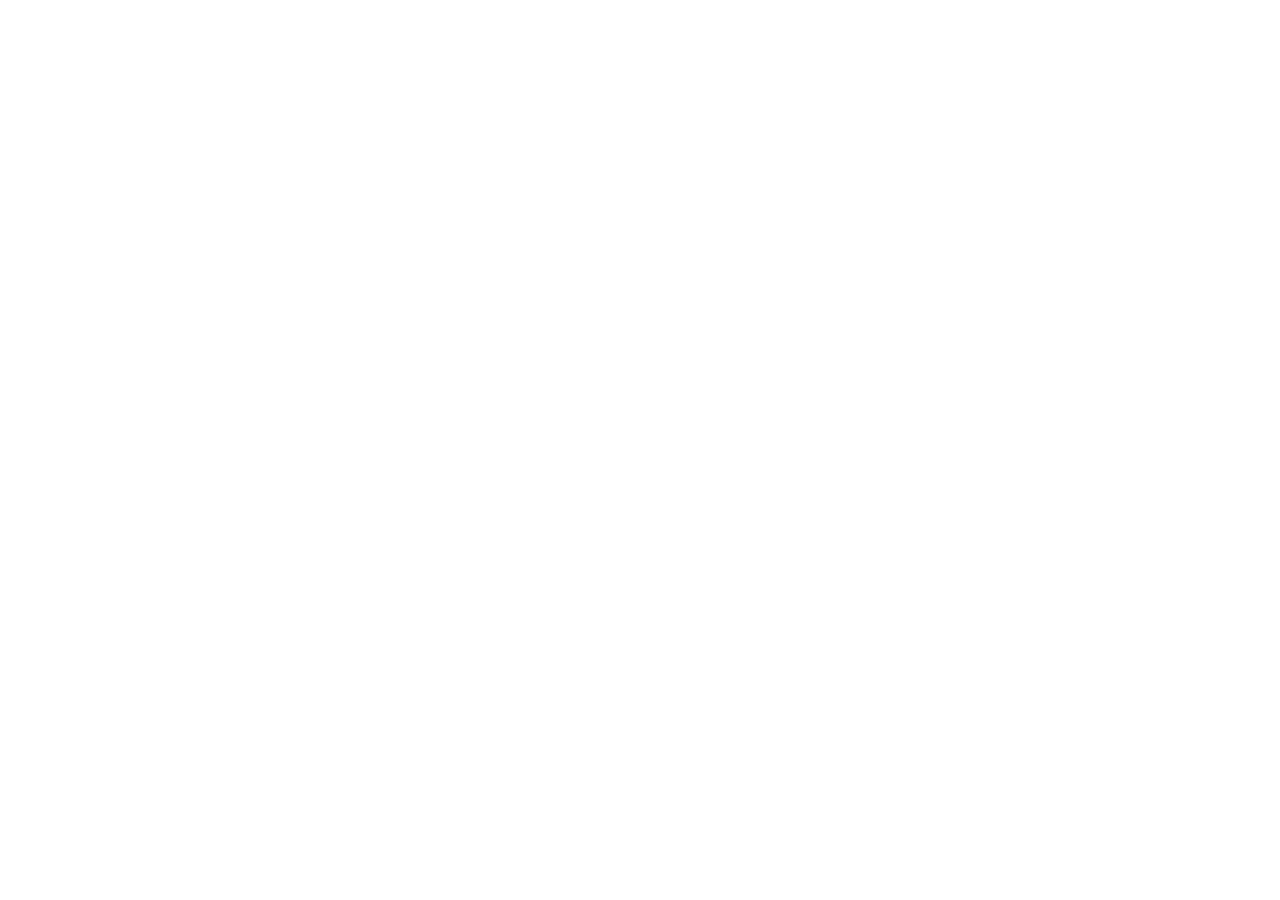
==== index.html @ 123eda81 "Update index.html" ====
<!DOCTYPE html>
<html lang="th" class="dark">
<head>
  <meta charset="UTF-8">
  <meta name="viewport" content="width=device-width, initial-scale=1.0">
  <title>ระบบหารค่าใช้จ่ายทริปเพื่อน & บันทึกประวัติ (Cloud)</title>
  
  <!-- React & ReactDOM CDN -->
  <script src="https://unpkg.com/react@18/umd/react.production.min.js" crossorigin></script>
  <script src="https://unpkg.com/react-dom@18/umd/react-dom.production.min.js" crossorigin></script>
  
  <!-- Babel CDN for JSX -->
  <script src="https://unpkg.com/@babel/standalone/babel.min.js"></script>
  
  <!-- Tailwind CSS CDN -->
  <script src="https://cdn.tailwindcss.com"></script>
  <script>
    tailwind.config = {
      darkMode: 'class',
    }
  </script>
  
  <!-- Lucide Icons CDN -->
  <script src="https://unpkg.com/lucide@latest"></script>

  <!-- Firebase SDKs (Compat version for HTML script import) -->
  <script src="https://www.gstatic.com/firebasejs/10.8.0/firebase-app-compat.js"></script>
  <script src="https://www.gstatic.com/firebasejs/10.8.0/firebase-auth-compat.js"></script>
  <script src="https://www.gstatic.com/firebasejs/10.8.0/firebase-firestore-compat.js"></script>
  <script src="https://www.gstatic.com/firebasejs/10.8.0/firebase-storage-compat.js"></script>
</head>
<body class="bg-slate-100 text-slate-800 dark:bg-slate-900 dark:text-slate-100 font-sans min-h-screen transition-colors duration-200">

  <div id="root"></div>

  <script type="text/babel">
    // ----------------------------------------------------
    // Firebase Configuration
    // ----------------------------------------------------
    const firebaseConfig = {
      apiKey: "AIzaSyCwvoRRmlGk6C-S2PbsZbkm2P5B2E98Hks",
      authDomain: "trip-expense-calculator-9261b.firebaseapp.com",
      projectId: "trip-expense-calculator-9261b",
      storageBucket: "trip-expense-calculator-9261b.firebasestorage.app",
      messagingSenderId: "211000271288",
      appId: "1:211000271288:web:e76cc31d65834a09db6f4d",
      measurementId: "G-N4DE2DLX4W"
    };

    // Initialize Firebase
    if (!firebase.apps.length) {
      firebase.initializeApp(firebaseConfig);
    }
    const auth = firebase.auth();
    const db = firebase.firestore();
    const storage = firebase.storage ? firebase.storage() : null;

    const { useState, useMemo, useEffect, useRef } = React;

    // Custom Icon Wrapper (ใส่ key={name} ป้องกันไอคอนค้างตอนเปลี่ยนสถานะ)
    const Icon = ({ name, className = "w-4 h-4" }) => {
      useEffect(() => {
        if (window.lucide) {
          window.lucide.createIcons();
        }
      }, [name]);
      return (
        <span key={name} className="inline-flex items-center justify-center shrink-0">
          <i data-lucide={name} className={className}></i>
        </span>
      );
    };

    // รายการค่าใช้จ่ายยอดนิยมสำหรับเลือกด่วน
    const POPULAR_CATEGORIES = [
      { label: "🍲 ค่าอาหาร", title: "ค่าอาหาร" },
      { label: "🍻 ค่าเครื่องดื่ม/เบียร์", title: "ค่าเครื่องดื่ม/เบียร์" },
      { label: "🚗 ค่าน้ำมัน/ค่ารถ", title: "ค่าน้ำมัน/ค่าเดินทาง" },
      { label: "🏨 ค่าที่พัก/โรงแรม", title: "ค่าที่พัก" },
      { label: "☕ ค่าคาเฟ่/ของว่าง", title: "ค่ากาแฟ/ขนม" },
      { label: "🎫 ค่าบัตร/ค่าเข้าชม", title: "ค่าตั๋ว/กิจกรรม" },
      { label: "🛒 ของใช้ส่วนกลาง", title: "ของใช้ส่วนกลาง" }
    ];

    const getTodayDateString = () => {
      const today = new Date();
      const yyyy = today.getFullYear();
      const mm = String(today.getMonth() + 1).padStart(2, '0');
      const dd = String(today.getDate()).padStart(2, '0');
      return `${yyyy}-${mm}-${dd}`;
    };

    // ฟังก์ชันย่อขนาดและบีบอัดรูปภาพ (ช่วยให้บันทึกใบเสร็จได้รวดเร็วและไม่ง้อ Storage)
    const compressImageFile = (file, maxWidth = 900, quality = 0.65) => {
      return new Promise((resolve, reject) => {
        const reader = new FileReader();
        reader.readAsDataURL(file);
        reader.onload = (event) => {
          const img = new Image();
          img.src = event.target.result;
          img.onload = () => {
            const canvas = document.createElement('canvas');
            let width = img.width;
            let height = img.height;
            if (width > maxWidth) {
              height = Math.round((height * maxWidth) / width);
              width = maxWidth;
            }
            canvas.width = width;
            canvas.height = height;
            const ctx = canvas.getContext('2d');
            ctx.drawImage(img, 0, 0, width, height);
            resolve(canvas.toDataURL('image/jpeg', quality));
          };
          img.onerror = (err) => reject(err);
        };
        reader.onerror = (err) => reject(err);
      });
    };

    function App() {
      // Theme State (โหมดกลางวัน / กลางคืน)
      const [isDarkMode, setIsDarkMode] = useState(() => {
        const savedTheme = localStorage.getItem('trip_theme');
        return savedTheme ? savedTheme === 'dark' : true;
      });

      useEffect(() => {
        if (isDarkMode) {
          document.documentElement.classList.add('dark');
          localStorage.setItem('trip_theme', 'dark');
        } else {
          document.documentElement.classList.remove('dark');
          localStorage.setItem('trip_theme', 'light');
        }
      }, [isDarkMode]);

      // User Auth State
      const [user, setUser] = useState(null);
      const [loading, setLoading] = useState(true);

      // Current Trip Meta
      const getDefaultTripName = () => {
        const today = new Date();
        return `ทริปวันที่ ${today.toLocaleDateString('th-TH', { year: 'numeric', month: 'short', day: 'numeric' })}`;
      };

      const [currentTripId, setCurrentTripId] = useState(null);
      const [tripName, setTripName] = useState(getDefaultTripName());

      // Data States
      const [friends, setFriends] = useState([]);
      const [expenses, setExpenses] = useState([]);
      const [history, setHistory] = useState([]);

      // Inputs state: Friends
      const [newFriendName, setNewFriendName] = useState('');
      const [newFriendPromptPay, setNewFriendPromptPay] = useState('');
      const [newFriendHeadcount, setNewFriendHeadcount] = useState(1);

      // Inputs state: Expenses & Edit Mode
      const [editingExpenseId, setEditingExpenseId] = useState(null);
      const [expenseDate, setExpenseDate] = useState(getTodayDateString());
      const [expenseTitle, setExpenseTitle] = useState('');
      const [expenseAmount, setExpenseAmount] = useState('');
      const [expensePayerId, setExpensePayerId] = useState('');
      const [selectedParticipants, setSelectedParticipants] = useState([]);
      
      // Receipt States
      const [receiptFile, setReceiptFile] = useState(null);
      const [receiptPreview, setReceiptPreview] = useState(null);
      const [uploading, setUploading] = useState(false);
      const [viewingReceiptUrl, setViewingReceiptUrl] = useState(null);
      const fileInputRef = useRef(null);
      const expenseSectionRef = useRef(null);
      
      // UI Modals & Feedback
      const [copied, setCopied] = useState(false);
      const [showResetModal, setShowResetModal] = useState(false);
      const [showHistoryModal, setShowHistoryModal] = useState(false);
      const [saving, setSaving] = useState(false);
      const [alertMsg, setAlertMsg] = useState(null);

      const showAlert = (message, type = 'info') => {
        setAlertMsg({ message, type });
        setTimeout(() => setAlertMsg(null), 4000);
      };

      // ติดตามสถานะ Login และโหลดประวัติ
      useEffect(() => {
        let unsubscribeHistory = null;

        const unsubscribeAuth = auth.onAuthStateChanged((currentUser) => {
          setUser(currentUser);
          setLoading(false);

          if (unsubscribeHistory) {
            unsubscribeHistory();
            unsubscribeHistory = null;
          }

          if (currentUser) {
            const historyRef = db.collection("users").doc(currentUser.uid).collection("trips");
            unsubscribeHistory = historyRef.orderBy("createdAt", "desc").onSnapshot((snapshot) => {
              const tripsData = snapshot.docs.map(doc => ({
                id: doc.id,
                ...doc.data()
              }));
              setHistory(tripsData);
            }, (error) => {
              if (auth.currentUser) {
                console.error("Firestore error:", error);
                showAlert("ไม่สามารถดึงข้อมูลประวัติได้ กรุณาตรวจ Firestore Rules", "error");
              }
            });
          } else {
            setHistory([]);
          }
        });

        return () => {
          if (unsubscribeHistory) unsubscribeHistory();
          unsubscribeAuth();
        };
      }, []);

      // Google Sign-In
      const handleGoogleLogin = async () => {
        const provider = new firebase.auth.GoogleAuthProvider();
        provider.setCustomParameters({ prompt: 'select_account' });
        try {
          await auth.signInWithPopup(provider);
          showAlert("เข้าสู่ระบบสำเร็จ!", "success");
        } catch (error) {
          console.error("Google Auth Error:", error);
          if (error.code === 'auth/popup-blocked') {
            showAlert("เบราว์เซอร์บล็อกป๊อปอัป กรุณาอนุญาตป๊อปอัปหรือเปิดใน Google Chrome", "error");
          } else if (error.code === 'auth/unauthorized-domain') {
            showAlert("โดเมนนี้ยังไม่ได้รับอนุญาตใน Firebase Console > Authentication > Settings", "error");
          } else {
            showAlert(`เข้าสู่ระบบไม่สำเร็จ: ${error.message}`, "error");
          }
        }
      };

      // Logout
      const handleLogout = async () => {
        try {
          await auth.signOut();
          showAlert("ออกจากระบบเรียบร้อยแล้ว", "info");
        } catch (err) {
          showAlert("ออกจากระบบไม่สำเร็จ: " + err.message, "error");
        }
      };

      // ตั้งค่าคนจ่ายเงินเริ่มต้นเมื่อมีรายชื่อเพื่อน
      useEffect(() => {
        if ((!expensePayerId || !friends.some(f => f.id === expensePayerId)) && friends.length > 0) {
          setExpensePayerId(friends[0].id);
        } else if (friends.length === 0) {
          setExpensePayerId('');
        }
      }, [friends, expensePayerId]);

      // เพิ่มเพื่อนใหม่
      const handleAddFriend = (e) => {
        e.preventDefault();
        if (!newFriendName.trim()) return;

        const newFriend = {
          id: 'friend_' + Date.now().toString(),
          name: newFriendName.trim(),
          promptPay: newFriendPromptPay.trim(),
          headcount: Math.max(1, parseInt(newFriendHeadcount) || 1),
        };

        setFriends(prev => [...prev, newFriend]);
        if (!editingExpenseId) {
          setSelectedParticipants(prev => [...prev, newFriend.id]);
        }
        if (!expensePayerId) {
          setExpensePayerId(newFriend.id);
        }

        setNewFriendName('');
        setNewFriendPromptPay('');
        setNewFriendHeadcount(1);
      };

      const handleDeleteFriend = (id) => {
        setFriends(friends.filter(f => f.id !== id));
        setExpenses(expenses.map(exp => ({
          ...exp,
          participantIds: exp.participantIds.filter(pId => pId !== id),
        })).filter(exp => exp.payerId !== id));
        setSelectedParticipants(selectedParticipants.filter(pId => pId !== id));
      };

      const handleUpdateHeadcount = (id, delta) => {
        setFriends(friends.map(f => {
          if (f.id === id) {
            return { ...f, headcount: Math.max(1, f.headcount + delta) };
          }
          return f;
        }));
      };

      const handleToggleParticipant = (friendId) => {
        setSelectedParticipants(prev =>
          prev.includes(friendId)
            ? prev.filter(id => id !== friendId)
            : [...prev, friendId]
        );
      };

      const handleSelectAllParticipants = () => {
        if (selectedParticipants.length === friends.length) {
          setSelectedParticipants([]);
        } else {
          setSelectedParticipants(friends.map(f => f.id));
        }
      };

      // เมื่อผู้ใช้เลือกไฟล์ใบเสร็จ ให้บีบอัดและสร้าง Preview ทันที
      const handleReceiptFileChange = async (e) => {
        const file = e.target.files[0];
        if (!file) return;

        if (!file.type.startsWith('image/')) {
          showAlert("กรุณาเลือกไฟล์รูปภาพเท่านั้น", "error");
          return;
        }

        try {
          setReceiptFile(file);
          const compressedDataUrl = await compressImageFile(file);
          setReceiptPreview(compressedDataUrl);
        } catch (err) {
          console.error("Image processing error:", err);
          showAlert("ไม่สามารถอ่านไฟล์รูปภาพนี้ได้", "error");
        }
      };

      // ลบรูปใบเสร็จออกจากฟอร์มกำลังบันทึก/แก้ไข
      const handleClearReceipt = () => {
        setReceiptFile(null);
        setReceiptPreview(null);
        if (fileInputRef.current) fileInputRef.current.value = "";
      };

      // เริ่มแก้ไขรายการค่าใช้จ่าย
      const handleStartEditExpense = (exp) => {
        setEditingExpenseId(exp.id);
        setExpenseDate(exp.date || getTodayDateString());
        setExpenseTitle(exp.title);
        setExpenseAmount(exp.amount.toString());
        setExpensePayerId(exp.payerId);
        setSelectedParticipants(exp.participantIds || []);
        setReceiptFile(null);
        setReceiptPreview(exp.receiptUrl || null);
        if (fileInputRef.current) fileInputRef.current.value = "";

        if (expenseSectionRef.current) {
          expenseSectionRef.current.scrollIntoView({ behavior: 'smooth', block: 'start' });
        }
      };

      // ยกเลิกโหมดแก้ไขรายการ
      const handleCancelEditExpense = () => {
        setEditingExpenseId(null);
        setExpenseDate(getTodayDateString());
        setExpenseTitle('');
        setExpenseAmount('');
        if (friends.length > 0) setExpensePayerId(friends[0].id);
        setSelectedParticipants(friends.map(f => f.id));
        handleClearReceipt();
      };

      // บันทึก หรือ อัปเดตรายการค่าใช้จ่าย
      const handleSaveExpenseForm = async (e) => {
        e.preventDefault();
        const numAmount = parseFloat(expenseAmount);
        if (!expenseTitle.trim() || isNaN(numAmount) || numAmount <= 0 || !expensePayerId || selectedParticipants.length === 0) {
          showAlert("กรุณากรอกข้อมูลรายการ จำนวนเงิน และเลือกคนหารให้ครบถ้วน", "error");
          return;
        }

        setUploading(true);
        let finalReceiptUrl = receiptPreview || null;

        // หากมีการเลือกไฟล์ใหม่ และล็อกอินอยู่ จะลองอัปโหลดไปที่ Firebase Storage (มี Timeout 3.5 วินาที ถ้าไม่ผ่านจะใช้ภาพที่บีบอัดไว้แทนทันที)
        if (receiptFile && user && storage) {
          try {
            const fileName = `receipt_${Date.now()}.jpg`;
            const fileRef = storage.ref().child(`receipts/${user.uid}/${fileName}`);
            
            const uploadTask = fileRef.putString(receiptPreview, 'data_url').then(() => fileRef.getDownloadURL());
            const timeoutPromise = new Promise((_, reject) => setTimeout(() => reject(new Error("Storage timeout")), 3500));
            
            finalReceiptUrl = await Promise.race([uploadTask, timeoutPromise]);
          } catch (err) {
            // หาก Storage ยังไม่ได้เปิด หรือติด Rules ระบบจะใช้ภาพ Base64 ที่บีบอัดไว้แล้วแทนโดยอัตโนมัติ
            console.warn("ใช้ระบบบันทึกภาพใบเสร็จแบบฝังในรายการโดยตรง:", err.message);
            finalReceiptUrl = receiptPreview;
          }
        }

        if (editingExpenseId) {
          // อัปเดตรายการเดิม
          setExpenses(prev => prev.map(exp => {
            if (exp.id === editingExpenseId) {
              return {
                ...exp,
                date: expenseDate || getTodayDateString(),
                title: expenseTitle.trim(),
                amount: numAmount,
                payerId: expensePayerId,
                participantIds: [...selectedParticipants],
                receiptUrl: finalReceiptUrl
              };
            }
            return exp;
          }));
          showAlert(`แก้ไขรายการ "${expenseTitle.trim()}" เรียบร้อยแล้ว!`, "success");
          setEditingExpenseId(null);
        } else {
          // เพิ่มรายการใหม่
          const newExpense = {
            id: 'exp_' + Date.now().toString(),
            date: expenseDate || getTodayDateString(),
            title: expenseTitle.trim(),
            amount: numAmount,
            payerId: expensePayerId,
            participantIds: [...selectedParticipants],
            receiptUrl: finalReceiptUrl,
            createdAtMs: Date.now()
          };
          setExpenses(prev => [...prev, newExpense]);
          showAlert(`เพิ่มรายการ "${expenseTitle.trim()}" เรียบร้อย!`, "success");
        }

        // รีเซ็ตฟอร์ม
        setExpenseTitle('');
        setExpenseAmount('');
        handleClearReceipt();
        setSelectedParticipants(friends.map(f => f.id));
        setUploading(false);
      };

      const handleDeleteExpense = (id) => {
        if (editingExpenseId === id) {
          handleCancelEditExpense();
        }
        setExpenses(expenses.filter(e => e.id !== id));
      };

      // เรียงลำดับรายการค่าใช้จ่ายตามวันที่ (เก่าไปใหม่)
      const sortedExpenses = useMemo(() => {
        return [...expenses].sort((a, b) => {
          const dateA = a.date || '';
          const dateB = b.date || '';
          if (dateA !== dateB) {
            return dateA.localeCompare(dateB);
          }
          return (a.createdAtMs || 0) - (b.createdAtMs || 0);
        });
      }, [expenses]);

      // คำนวณยอดหาร
      const calculations = useMemo(() => {
        const friendTotals = {};
        friends.forEach(f => {
          friendTotals[f.id] = {
            id: f.id,
            name: f.name,
            promptPay: f.promptPay || '',
            headcount: f.headcount,
            paid: 0,
            shouldPay: 0,
            netBalance: 0,
          };
        });

        let totalExpenseAmount = 0;

        expenses.forEach(exp => {
          totalExpenseAmount += exp.amount;

          if (friendTotals[exp.payerId]) {
            friendTotals[exp.payerId].paid += exp.amount;
          }

          let totalHeadcountForExpense = 0;
          exp.participantIds.forEach(pId => {
            if (friendTotals[pId]) {
              totalHeadcountForExpense += friendTotals[pId].headcount;
            }
          });

          if (totalHeadcountForExpense > 0) {
            const costPerHead = exp.amount / totalHeadcountForExpense;
            exp.participantIds.forEach(pId => {
              if (friendTotals[pId]) {
                friendTotals[pId].shouldPay += costPerHead * friendTotals[pId].headcount;
              }
            });
          }
        });

        Object.values(friendTotals).forEach(f => {
          f.netBalance = f.paid - f.shouldPay;
        });

        const debtors = [];
        const creditors = [];

        Object.values(friendTotals).forEach(f => {
          if (f.netBalance < -0.01) {
            debtors.push({ ...f, amountOwed: Math.abs(f.netBalance) });
          } else if (f.netBalance > 0.01) {
            creditors.push({ ...f, amountToReceive: f.netBalance });
          }
        });

        debtors.sort((a, b) => b.amountOwed - a.amountOwed);
        creditors.sort((a, b) => b.amountToReceive - a.amountToReceive);

        const settlements = [];
        let i = 0, j = 0;

        while (i < debtors.length && j < creditors.length) {
          const debtor = debtors[i];
          const creditor = creditors[j];
          const settlementAmount = Math.min(debtor.amountOwed, creditor.amountToReceive);

          if (settlementAmount > 0.01) {
            settlements.push({
              fromId: debtor.id,
              fromName: debtor.name,
              toId: creditor.id,
              toName: creditor.name,
              toPromptPay: creditor.promptPay,
              amount: settlementAmount,
            });
          }

          debtor.amountOwed -= settlementAmount;
          creditor.amountToReceive -= settlementAmount;

          if (debtor.amountOwed < 0.01) i++;
          if (creditor.amountToReceive < 0.01) j++;
        }

        return {
          friendTotals: Object.values(friendTotals),
          settlements,
          totalExpenseAmount,
        };
      }, [friends, expenses]);

      const formatThaiDate = (dateStr) => {
        if (!dateStr) return 'ไม่ระบุวันที่';
        const parts = dateStr.split('-');
        if (parts.length !== 3) return dateStr;
        const dateObj = new Date(parts[0], parts[1] - 1, parts[2]);
        return dateObj.toLocaleDateString('th-TH', { day: 'numeric', month: 'short', year: 'numeric' });
      };

      // สรุปข้อความส่ง LINE
      const generateSummaryText = () => {
        const finalTripName = tripName.trim() || getDefaultTripName();
        let summaryText = `🏕️ *สรุปค่าใช้จ่าย: ${finalTripName}*\n`;
        summaryText += `💰 ยอดรวมทั้งหมด: ${calculations.totalExpenseAmount.toLocaleString()} บาท\n\n`;

        if (sortedExpenses.length > 0) {
          summaryText += `📋 *รายการค่าใช้จ่าย (เรียงตามวันที่):*\n`;
          sortedExpenses.forEach(exp => {
            const payer = friends.find(f => f.id === exp.payerId);
            summaryText += `- [${formatThaiDate(exp.date)}] ${exp.title}: ${exp.amount.toLocaleString()} บ. (${payer ? payer.name : '-'} จ่าย)${exp.receiptUrl ? ` 🧾` : ''}\n`;
          });
          summaryText += `\n`;
        }
        
        summaryText += `👥 *รายละเอียดต่อคน/กลุ่ม:*\n`;
        calculations.friendTotals.forEach(f => {
          summaryText += `- ${f.name} (${f.headcount} คน): จ่ายแล้ว ${f.paid.toLocaleString()} บ. | ค่าใช้จ่ายจริง ${f.shouldPay.toLocaleString('th-TH', { maximumFractionDigits: 2 })} บ.\n`;
        });

        summaryText += `\n💸 *สรุปการเคลียร์ยอด (ใครโอนให้ใคร):*\n`;
        if (calculations.settlements.length === 0) {
          summaryText += `✨ เคลียร์ยอดครบแล้ว ไม่มีใครต้องโอนเพิ่ม!\n`;
        } else {
          calculations.settlements.forEach(s => {
            const ppInfo = s.toPromptPay ? ` (พร้อมเพย์: ${s.toPromptPay})` : '';
            summaryText += `- 👉 ${s.fromName} โอนให้ ${s.toName}${ppInfo} : *${s.amount.toLocaleString('th-TH', { minimumFractionDigits: 2, maximumFractionDigits: 2 })} บาท*\n`;
          });
        }
        return summaryText;
      };

      // บันทึก หรือ แก้ไขทริปใน Cloud Firestore
      const handleSaveToCloud = async (saveAsNew = false) => {
        if (!user) {
          showAlert("กรุณาเข้าสู่ระบบด้วย Google ก่อนบันทึกทริป", "error");
          return;
        }
        if (friends.length === 0 && expenses.length === 0) {
          showAlert("ยังไม่มีข้อมูลเพื่อนหรือค่าใช้จ่ายให้บันทึก", "error");
          return;
        }

        setSaving(true);
        const finalTripName = tripName.trim() || getDefaultTripName();
        const tripData = {
          tripName: finalTripName,
          date: new Date().toLocaleString('th-TH'),
          updatedAt: firebase.firestore.FieldValue.serverTimestamp(),
          totalAmount: calculations.totalExpenseAmount,
          summaryText: generateSummaryText(),
          friendsCount: friends.length,
          expensesCount: expenses.length,
          friendsData: friends,
          expensesData: expenses
        };

        try {
          const userTripsRef = db.collection("users").doc(user.uid).collection("trips");
          
          if (currentTripId && !saveAsNew) {
            await userTripsRef.doc(currentTripId).set(tripData, { merge: true });
            showAlert(`☁️ อัปเดต "${finalTripName}" สำเร็จ!`, "success");
          } else {
            tripData.createdAt = firebase.firestore.FieldValue.serverTimestamp();
            const newDoc = await userTripsRef.add(tripData);
            setCurrentTripId(newDoc.id);
            showAlert(`☁️ บันทึก "${finalTripName}" เป็นทริปใหม่เรียบร้อย!`, "success");
          }
        } catch (err) {
          console.error("Save error:", err);
          showAlert("เกิดข้อผิดพลาดในการบันทึก: " + err.message, "error");
        } finally {
          setSaving(false);
        }
      };

      // โหลดข้อมูลทริปเดิมกลับมาแก้ไข
      const handleLoadTripForEdit = (record) => {
        const loadedFriends = record.friendsData || [];
        setTripName(record.tripName || getDefaultTripName());
        setFriends(loadedFriends);
        setExpenses(record.expensesData || []);
        setSelectedParticipants(loadedFriends.map(f => f.id));
        setEditingExpenseId(null);
        handleClearReceipt();
        setCurrentTripId(record.id);
        setShowHistoryModal(false);
        showAlert(`📥 โหลดข้อมูล "${record.tripName || 'ทริป'}" เพื่อแก้ไขเรียบร้อย`, "info");
      };

      // ลบประวัติ
      const handleDeleteHistoryRecord = async (tripId, e) => {
        e.stopPropagation();
        if (!user) return;
        if (window.confirm("คุณต้องการลบประวัตินี้หรือไม่?")) {
          try {
            await db.collection("users").doc(user.uid).collection("trips").doc(tripId).delete();
            if (currentTripId === tripId) {
              setCurrentTripId(null);
            }
            showAlert("ลบประวัติเรียบร้อยแล้ว", "info");
          } catch (err) {
            showAlert("ไม่สามารถลบได้: " + err.message, "error");
          }
        }
      };

      const handleCopySummary = () => {
        const summaryText = generateSummaryText();
        const textarea = document.createElement("textarea");
        textarea.value = summaryText;
        textarea.style.position = "fixed";
        textarea.style.opacity = "0";
        document.body.appendChild(textarea);
        textarea.select();
        try {
          document.execCommand("copy");
          setCopied(true);
          setTimeout(() => setCopied(false), 2000);
          showAlert("คัดลอกสรุปข้อความแล้ว นำไปส่งลง LINE ได้เลย!", "success");
        } catch (err) {
          showAlert("คัดลอกไม่สำเร็จ โปรดลองอีกครั้ง", "error");
        } finally {
          document.body.removeChild(textarea);
        }
      };

      const confirmReset = () => {
        setFriends([]);
        setExpenses([]);
        setSelectedParticipants([]);
        setEditingExpenseId(null);
        handleClearReceipt();
        setCurrentTripId(null);
        setTripName(getDefaultTripName());
        setShowResetModal(false);
        showAlert("ล้างข้อมูลปัจจุบันเรียบร้อยแล้ว", "info");
      };

      return (
        <div className="min-h-screen pb-20">
          {/* Toast Notification */}
          {alertMsg && (
            <div className={`fixed top-4 right-4 z-50 px-4 py-3 rounded-xl shadow-2xl flex items-center gap-2 text-sm border animate-bounce ${
              alertMsg.type === 'error' ? 'bg-rose-600 border-rose-400 text-white dark:bg-rose-900/90 dark:border-rose-500 dark:text-rose-100' :
              alertMsg.type === 'success' ? 'bg-emerald-600 border-emerald-400 text-white dark:bg-emerald-900/90 dark:border-emerald-500 dark:text-emerald-100' :
              'bg-slate-800 border-slate-600 text-slate-100'
            }`}>
              <Icon name={alertMsg.type === 'error' ? 'alert-circle' : alertMsg.type === 'success' ? 'check-circle' : 'info'} className="w-5 h-5" />
              <span>{alertMsg.message}</span>
            </div>
          )}

          {/* Header */}
          <header className="bg-white/95 dark:bg-slate-800/95 border-b border-slate-200 dark:border-slate-700 sticky top-0 z-40 backdrop-blur-md transition-colors">
            <div className="max-w-5xl mx-auto px-4 py-3.5 flex items-center justify-between">
              <div className="flex items-center gap-3">
                <div className="p-2.5 bg-emerald-500/15 text-emerald-600 dark:bg-emerald-500/20 dark:text-emerald-400 rounded-xl border border-emerald-500/30">
                  <Icon name="pie-chart" className="w-6 h-6" />
                </div>
                <div>
                  <h1 className="text-xl font-bold bg-gradient-to-r from-emerald-600 to-teal-500 dark:from-emerald-400 dark:to-teal-300 bg-clip-text text-transparent flex items-center gap-2">
                    หารค่าใช้จ่ายทริป
                    {currentTripId && (
                      <span className="text-[10px] bg-amber-500/20 text-amber-700 dark:text-amber-300 border border-amber-500/40 px-2 py-0.5 rounded-full font-normal">
                        โหมดแก้ไขทริป
                      </span>
                    )}
                  </h1>
                  <p className="text-xs text-slate-500 dark:text-slate-400">คำนวณง่าย หารแฟร์ แนบใบเสร็จ & แก้ไขได้ตลอดเวลา</p>
                </div>
              </div>

              {/* Theme Toggle, Login & Actions */}
              <div className="flex items-center gap-2">
                <button
                  onClick={() => setIsDarkMode(!isDarkMode)}
                  className="p-2 rounded-xl border border-slate-200 dark:border-slate-700 bg-slate-100 hover:bg-slate-200 dark:bg-slate-700/70 dark:hover:bg-slate-700 text-slate-700 dark:text-amber-300 transition-colors flex items-center gap-1.5 text-xs font-medium"
                  title={isDarkMode ? "สลับเป็นโหมดกลางวัน" : "สลับเป็นโหมดกลางคืน"}
                >
                  <Icon name={isDarkMode ? "sun" : "moon"} className="w-4 h-4" />
                  <span className="hidden sm:inline">{isDarkMode ? "โหมดกลางวัน" : "โหมดกลางคืน"}</span>
                </button>

                {loading ? (
                  <span className="text-xs text-slate-400">กำลังโหลด...</span>
                ) : user ? (
                  <div className="flex items-center gap-2">
                    <button 
                      onClick={() => setShowHistoryModal(true)}
                      className="bg-slate-100 hover:bg-slate-200 dark:bg-slate-700 dark:hover:bg-slate-600 text-slate-700 dark:text-slate-200 px-3 py-1.5 rounded-xl transition-all flex items-center gap-1.5 text-xs font-medium border border-slate-200 dark:border-slate-600 shadow-sm"
                    >
                      <Icon name="folder-clock" className="w-4 h-4 text-amber-500 dark:text-amber-400" />
                      <span className="hidden md:inline">ประวัติทริป ({history.length})</span>
                    </button>
                    <div className="flex items-center gap-1.5 bg-slate-100 dark:bg-slate-800 border border-slate-200 dark:border-slate-700 rounded-xl p-1 pr-2">
                      <img src={user.photoURL || 'https://via.placeholder.com/32'} alt={user.displayName} className="w-6 h-6 rounded-full border border-emerald-400 object-cover" />
                      <button onClick={handleLogout} className="text-xs text-slate-500 dark:text-slate-400 hover:text-rose-500 dark:hover:text-rose-400" title="ออกจากระบบ">
                        <Icon name="log-out" className="w-3.5 h-3.5" />
                      </button>
                    </div>
                  </div>
                ) : (
                  <button 
                    onClick={handleGoogleLogin}
                    className="bg-emerald-600 hover:bg-emerald-500 text-white text-xs font-semibold px-3 py-2 rounded-xl flex items-center gap-2 transition-all shadow-lg"
                  >
                    <Icon name="log-in" className="w-4 h-4" /> เข้าสู่ระบบ Google
                  </button>
                )}

                <button 
                  onClick={() => setShowResetModal(true)}
                  className="text-slate-500 dark:text-slate-400 hover:text-rose-500 dark:hover:text-rose-400 p-2 rounded-xl hover:bg-slate-200/60 dark:hover:bg-slate-700/50 transition-colors"
                  title="เริ่มทริปใหม่ / ล้างข้อมูล"
                >
                  <Icon name="rotate-ccw" className="w-4 h-4" />
                </button>
              </div>
            </div>
          </header>

          <main className="max-w-5xl mx-auto px-4 pt-6 space-y-6">
            
            {/* Trip Name Banner */}
            <div className="bg-white dark:bg-slate-800/90 border border-slate-200 dark:border-slate-700/80 rounded-2xl p-4 shadow-md dark:shadow-xl flex flex-col sm:flex-row items-start sm:items-center justify-between gap-3 transition-colors">
              <div className="flex-1 w-full">
                <label className="block text-xs font-medium text-amber-600 dark:text-amber-300 mb-1 flex items-center gap-1.5">
                  <Icon name="map-pin" className="w-3.5 h-3.5" /> ชื่อทริป (หากไม่กรอกจะใช้วันที่อัตโนมัติ)
                </label>
                <div className="flex items-center gap-2">
                  <input
                    type="text"
                    placeholder={getDefaultTripName()}
                    value={tripName}
                    onChange={(e) => setTripName(e.target.value)}
                    className="w-full bg-slate-50 dark:bg-slate-900 border border-slate-300 dark:border-slate-700 focus:border-amber-500 dark:focus:border-amber-400 focus:ring-1 focus:ring-amber-400 rounded-xl px-3.5 py-2 text-sm font-semibold text-slate-800 dark:text-slate-100 outline-none placeholder-slate-400"
                  />
                  <button
                    type="button"
                    onClick={() => setTripName(getDefaultTripName())}
                    className="shrink-0 px-2.5 py-2 text-xs bg-slate-200 hover:bg-slate-300 dark:bg-slate-700 dark:hover:bg-slate-600 rounded-xl text-slate-700 dark:text-slate-300 transition-colors"
                    title="ใช้วันที่ปัจจุบันเป็นชื่อทริป"
                  >
                    วันที่วันนี้
                  </button>
                </div>
              </div>
              {currentTripId && (
                <div className="text-xs bg-amber-500/10 border border-amber-500/30 rounded-xl p-2 text-amber-600 dark:text-amber-300 shrink-0">
                  กำลังแก้ไขทริปเดิมที่เซฟไว้
                </div>
              )}
            </div>

            {/* Step 1: Manage Friends */}
            <section className="bg-white dark:bg-slate-800/80 border border-slate-200 dark:border-slate-700/80 rounded-2xl p-5 shadow-md dark:shadow-xl transition-colors">
              <div className="flex items-center justify-between mb-4">
                <div className="flex items-center gap-2">
                  <div className="w-7 h-7 rounded-lg bg-indigo-500/15 dark:bg-indigo-500/20 text-indigo-600 dark:text-indigo-400 flex items-center justify-center font-bold text-sm">1</div>
                  <h2 className="text-lg font-semibold flex items-center gap-2">
                    <Icon name="users" className="w-5 h-5 text-indigo-500 dark:text-indigo-400" /> รายชื่อเพื่อน & พร้อมเพย์รับเงิน
                  </h2>
                </div>
                <span className="text-xs bg-slate-100 dark:bg-slate-700 text-slate-600 dark:text-slate-300 px-2.5 py-1 rounded-full font-medium">
                  รวม {friends.reduce((acc, f) => acc + f.headcount, 0)} คน ({friends.length} กลุ่ม/คน)
                </span>
              </div>

              <form onSubmit={handleAddFriend} className="grid grid-cols-1 sm:grid-cols-12 gap-3 mb-5">
                <div className="sm:col-span-4">
                  <input
                    type="text"
                    placeholder="ชื่อเพื่อน เช่น สมชาย, ครอบครัวเอ, หรือชื่อเล่น..."
                    value={newFriendName}
                    onChange={(e) => setNewFriendName(e.target.value)}
                    className="w-full bg-slate-50 dark:bg-slate-900 border border-slate-300 dark:border-slate-700 focus:border-indigo-500 focus:ring-1 focus:ring-indigo-500 rounded-xl px-4 py-2.5 text-sm outline-none"
                  />
                </div>
                <div className="sm:col-span-3">
                  <input
                    type="text"
                    placeholder="เบอร์พร้อมเพย์ / เลขบัญชี (ถ้ามี)"
                    value={newFriendPromptPay}
                    onChange={(e) => setNewFriendPromptPay(e.target.value)}
                    className="w-full bg-slate-50 dark:bg-slate-900 border border-slate-300 dark:border-slate-700 focus:border-indigo-500 focus:ring-1 focus:ring-indigo-500 rounded-xl px-4 py-2.5 text-sm outline-none"
                  />
                </div>
                <div className="sm:col-span-3 flex items-center bg-slate-50 dark:bg-slate-900 border border-slate-300 dark:border-slate-700 rounded-xl px-3 py-1">
                  <span className="text-xs text-slate-500 dark:text-slate-400 whitespace-nowrap mr-2">จำนวนคน:</span>
                  <button type="button" onClick={() => setNewFriendHeadcount(Math.max(1, newFriendHeadcount - 1))} className="w-7 h-7 rounded-lg bg-slate-200 dark:bg-slate-800 text-slate-700 dark:text-slate-300 flex items-center justify-center font-bold text-sm hover:bg-slate-300 dark:hover:bg-slate-700">-</button>
                  <span className="flex-1 text-center font-semibold text-sm text-indigo-600 dark:text-indigo-300">{newFriendHeadcount} คน</span>
                  <button type="button" onClick={() => setNewFriendHeadcount(newFriendHeadcount + 1)} className="w-7 h-7 rounded-lg bg-slate-200 dark:bg-slate-800 text-slate-700 dark:text-slate-300 flex items-center justify-center font-bold text-sm hover:bg-slate-300 dark:hover:bg-slate-700">+</button>
                </div>
                <div className="sm:col-span-2">
                  <button type="submit" disabled={!newFriendName.trim()} className="w-full h-full bg-indigo-600 hover:bg-indigo-500 disabled:opacity-50 text-white font-medium py-2.5 px-4 rounded-xl text-sm flex items-center justify-center gap-1.5 shadow-lg transition-all">
                    <Icon name="user-plus" className="w-4 h-4" /> เพิ่มเพื่อน
                  </button>
                </div>
              </form>

              {friends.length === 0 ? (
                <div className="text-center py-6 text-slate-400 dark:text-slate-500 border border-dashed border-slate-300 dark:border-slate-700/60 rounded-xl text-sm">
                  ยังไม่มีรายชื่อเพื่อน กดเพิ่มรายชื่อเพื่อนด้านบนได้เลย
                </div>
              ) : (
                <div className="grid grid-cols-1 sm:grid-cols-2 md:grid-cols-3 gap-3">
                  {friends.map((friend) => (
                    <div key={friend.id} className="bg-slate-50 dark:bg-slate-900/80 border border-slate-200 dark:border-slate-700/60 rounded-xl p-3 flex items-center justify-between">
                      <div className="overflow-hidden mr-2">
                        <p className="font-medium text-slate-800 dark:text-slate-200 text-sm truncate">{friend.name}</p>
                        <p className="text-xs text-indigo-600 dark:text-indigo-400">สัดส่วน {friend.headcount} คน</p>
                        {friend.promptPay && (
                          <p className="text-[11px] text-emerald-600 dark:text-emerald-400 truncate mt-0.5">
                            💳 พร้อมเพย์: {friend.promptPay}
                          </p>
                        )}
                      </div>
                      <div className="flex items-center gap-1.5 shrink-0">
                        <div className="flex items-center bg-white dark:bg-slate-800 border border-slate-200 dark:border-slate-700 rounded-lg">
                          <button onClick={() => handleUpdateHeadcount(friend.id, -1)} className="w-6 h-6 text-slate-500 dark:text-slate-400 hover:text-slate-800 dark:hover:text-slate-200 flex items-center justify-center font-bold text-xs">-</button>
                          <span className="text-xs font-semibold px-1.5 text-slate-700 dark:text-slate-300">{friend.headcount}</span>
                          <button onClick={() => handleUpdateHeadcount(friend.id, 1)} className="w-6 h-6 text-slate-500 dark:text-slate-400 hover:text-slate-800 dark:hover:text-slate-200 flex items-center justify-center font-bold text-xs">+</button>
                        </div>
                        <button onClick={() => handleDeleteFriend(friend.id)} className="p-1.5 text-slate-400 hover:text-rose-500 transition-colors" title="ลบชื่อนี้">
                          <Icon name="trash-2" className="w-4 h-4" />
                        </button>
                      </div>
                    </div>
                  ))}
                </div>
              )}
            </section>

            {/* Step 2: Expenses (Add & Edit) */}
            <section 
              ref={expenseSectionRef}
              className={`bg-white dark:bg-slate-800/80 border rounded-2xl p-5 shadow-md dark:shadow-xl transition-all ${
                editingExpenseId 
                  ? 'border-amber-500 ring-2 ring-amber-500/20' 
                  : 'border-slate-200 dark:border-slate-700/80'
              }`}
            >
              <div className="flex items-center justify-between mb-4">
                <div className="flex items-center gap-2">
                  <div className={`w-7 h-7 rounded-lg flex items-center justify-center font-bold text-sm ${
                    editingExpenseId 
                      ? 'bg-amber-500/20 text-amber-600 dark:text-amber-400' 
                      : 'bg-emerald-500/15 dark:bg-emerald-500/20 text-emerald-600 dark:text-emerald-400'
                  }`}>2</div>
                  <h2 className="text-lg font-semibold flex items-center gap-2">
                    <Icon name={editingExpenseId ? "edit-3" : "receipt"} className={`w-5 h-5 ${editingExpenseId ? 'text-amber-500' : 'text-emerald-500 dark:text-emerald-400'}`} />
                    {editingExpenseId ? 'กำลังแก้ไขรายการค่าใช้จ่าย' : 'บันทึกรายการค่าใช้จ่าย'}
                  </h2>
                </div>
                {editingExpenseId && (
                  <button
                    type="button"
                    onClick={handleCancelEditExpense}
                    className="text-xs bg-slate-200 hover:bg-slate-300 dark:bg-slate-700 dark:hover:bg-slate-600 text-slate-700 dark:text-slate-300 px-3 py-1.5 rounded-xl font-medium flex items-center gap-1"
                  >
                    ✕ ยกเลิกการแก้ไข
                  </button>
                )}
              </div>

              {/* หมวดหมู่ด่วน */}
              <div className="mb-4">
                <label className="block text-xs font-medium text-slate-500 dark:text-slate-400 mb-1.5">เลือกหมวดหมู่ด่วน:</label>
                <div className="flex flex-wrap gap-1.5">
                  {POPULAR_CATEGORIES.map((cat, idx) => (
                    <button
                      key={idx}
                      type="button"
                      onClick={() => setExpenseTitle(cat.title)}
                      className="text-xs bg-slate-100 hover:bg-slate-200 dark:bg-slate-900/90 dark:hover:bg-slate-700 text-slate-700 dark:text-slate-300 border border-slate-200 dark:border-slate-700 px-2.5 py-1 rounded-lg transition-colors flex items-center gap-1"
                    >
                      {cat.label}
                    </button>
                  ))}
                </div>
              </div>

              <form onSubmit={handleSaveExpenseForm} className="space-y-4">
                <div className="grid grid-cols-1 sm:grid-cols-12 gap-3">
                  <div className="sm:col-span-3">
                    <label className="block text-xs font-medium text-slate-500 dark:text-slate-400 mb-1">วันที่ใช้จ่าย</label>
                    <input 
                      type="date" 
                      value={expenseDate} 
                      onChange={(e) => setExpenseDate(e.target.value)} 
                      className="w-full bg-slate-50 dark:bg-slate-900 border border-slate-300 dark:border-slate-700 focus:border-emerald-500 rounded-xl px-3 py-2.5 text-sm outline-none" 
                    />
                  </div>
                  <div className="sm:col-span-5">
                    <label className="block text-xs font-medium text-slate-500 dark:text-slate-400 mb-1">ชื่อรายการค่าใช้จ่าย</label>
                    <input 
                      type="text" 
                      placeholder="เช่น ค่ากุ้งเผา, ค่าทางด่วน..." 
                      value={expenseTitle} 
                      onChange={(e) => setExpenseTitle(e.target.value)} 
                      className="w-full bg-slate-50 dark:bg-slate-900 border border-slate-300 dark:border-slate-700 focus:border-emerald-500 rounded-xl px-4 py-2.5 text-sm outline-none" 
                    />
                  </div>
                  <div className="sm:col-span-4">
                    <label className="block text-xs font-medium text-slate-500 dark:text-slate-400 mb-1">จำนวนเงิน (บาท)</label>
                    <input 
                      type="number" 
                      step="any" 
                      placeholder="0.00" 
                      value={expenseAmount} 
                      onChange={(e) => setExpenseAmount(e.target.value)} 
                      className="w-full bg-slate-50 dark:bg-slate-900 border border-slate-300 dark:border-slate-700 focus:border-emerald-500 rounded-xl px-4 py-2.5 text-sm outline-none font-mono" 
                    />
                  </div>
                </div>

                <div className="grid grid-cols-1 sm:grid-cols-12 gap-3 items-start">
                  <div className="sm:col-span-6">
                    <label className="block text-xs font-medium text-slate-500 dark:text-slate-400 mb-1">ใครเป็นคนออกเงินก่อน?</label>
                    <select 
                      value={expensePayerId} 
                      onChange={(e) => setExpensePayerId(e.target.value)} 
                      disabled={friends.length === 0} 
                      className="w-full bg-slate-50 dark:bg-slate-900 border border-slate-300 dark:border-slate-700 focus:border-emerald-500 rounded-xl px-3 py-2.5 text-sm outline-none text-slate-800 dark:text-slate-200"
                    >
                      {friends.length === 0 ? (
                        <option value="">โปรดเพิ่มชื่อเพื่อนก่อน</option>
                      ) : (
                        friends.map(f => (
                          <option key={f.id} value={f.id}>{f.name} (สำรองจ่าย)</option>
                        ))
                      )}
                    </select>
                  </div>

                  {/* อัปโหลดใบเสร็จ + แสดงรูปตัวอย่างทันที */}
                  <div className="sm:col-span-6">
                    <label className="block text-xs font-medium text-slate-500 dark:text-slate-400 mb-1">
                      แนบรูปใบเสร็จ / สลิป (บันทึกอัตโนมัติ)
                    </label>
                    <div className="flex items-center gap-2">
                      <input 
                        type="file" 
                        accept="image/*" 
                        ref={fileInputRef}
                        onChange={handleReceiptFileChange} 
                        className="w-full text-xs text-slate-500 dark:text-slate-400 file:mr-3 file:py-1.5 file:px-3 file:rounded-lg file:border-0 file:text-xs file:font-semibold file:bg-emerald-500/15 file:text-emerald-700 dark:file:bg-slate-700 dark:file:text-emerald-300 hover:file:bg-emerald-500/25 bg-slate-50 dark:bg-slate-900 border border-slate-300 dark:border-slate-700 rounded-xl px-2 py-1.5 outline-none cursor-pointer" 
                      />
                    </div>

                    {/* แสดงรูปตัวอย่างใบเสร็จที่แนบไว้ */}
                    {receiptPreview && (
                      <div className="mt-2 flex items-center justify-between bg-emerald-500/10 border border-emerald-500/30 rounded-xl p-2">
                        <div className="flex items-center gap-2.5">
                          <img 
                            src={receiptPreview} 
                            alt="ตัวอย่างใบเสร็จ" 
                            onClick={() => setViewingReceiptUrl(receiptPreview)}
                            className="w-10 h-10 object-cover rounded-lg border border-emerald-500/40 cursor-pointer hover:opacity-80"
                          />
                          <div>
                            <p className="text-xs font-semibold text-emerald-700 dark:text-emerald-300">แนบรูปใบเสร็จพร้อมบันทึกแล้ว</p>
                            <button 
                              type="button" 
                              onClick={() => setViewingReceiptUrl(receiptPreview)}
                              className="text-[11px] text-blue-600 dark:text-blue-400 hover:underline"
                            >
                              คลิกเพื่อดูภาพขยาย
                            </button>
                          </div>
                        </div>
                        <button
                          type="button"
                          onClick={handleClearReceipt}
                          className="text-xs text-rose-500 hover:text-rose-400 px-2 py-1 rounded-lg hover:bg-rose-500/10"
                          title="ลบรูปใบเสร็จนี้"
                        >
                          ลบรูป
                        </button>
                      </div>
                    )}
                  </div>
                </div>

                {/* ส่วนเลือกคนร่วมหารในบิลนี้ */}
                <div className="pt-2">
                  <div className="flex items-center justify-between mb-2">
                    <label className="text-xs font-medium text-slate-700 dark:text-slate-300">คนร่วมหารในบิลนี้</label>
                    {friends.length > 0 && (
                      <button 
                        type="button" 
                        onClick={handleSelectAllParticipants} 
                        className="text-xs text-emerald-600 dark:text-emerald-400 hover:underline font-medium"
                      >
                        {selectedParticipants.length === friends.length ? 'ยกเลิกทั้งหมด' : 'เลือกทุกคน'}
                      </button>
                    )}
                  </div>
                  <div className="flex flex-wrap gap-2">
                    {friends.map((friend) => {
                      const isSelected = selectedParticipants.includes(friend.id);
                      return (
                        <button 
                          key={friend.id} 
                          type="button" 
                          onClick={() => handleToggleParticipant(friend.id)} 
                          className={`px-3 py-1.5 rounded-xl text-xs font-medium flex items-center gap-1.5 border transition-all ${
                            isSelected 
                              ? 'bg-emerald-500/15 border-emerald-500/60 text-emerald-700 dark:text-emerald-300 shadow-sm' 
                              : 'bg-slate-100 dark:bg-slate-900/50 border-slate-300 dark:border-slate-700 text-slate-400 dark:text-slate-500'
                          }`}
                        >
                          <Icon name={isSelected ? "check-square" : "square"} className="w-3.5 h-3.5" />
                          <span>{friend.name}</span>
                        </button>
                      );
                    })}
                  </div>
                </div>

                <div className="flex gap-2">
                  <button 
                    type="submit" 
                    disabled={uploading || !expenseTitle.trim() || !expenseAmount || !expensePayerId || selectedParticipants.length === 0} 
                    className={`flex-1 disabled:opacity-50 text-white font-medium py-2.5 px-4 rounded-xl text-sm flex items-center justify-center gap-2 shadow-lg transition-all ${
                      editingExpenseId 
                        ? 'bg-amber-600 hover:bg-amber-500' 
                        : 'bg-emerald-600 hover:bg-emerald-500'
                    }`}
                  >
                    {uploading ? (
                      <>
                        <Icon name="loader" className="w-4 h-4 animate-spin" /> กำลังประมวลผลใบเสร็จและบันทึก...
                      </>
                    ) : editingExpenseId ? (
                      <>
                        <Icon name="check" className="w-4 h-4" /> บันทึกการแก้ไขรายการนี้
                      </>
                    ) : (
                      <>
                        <Icon name="plus" className="w-4 h-4" /> บันทึกรายการจ่ายนี้
                      </>
                    )}
                  </button>

                  {editingExpenseId && (
                    <button
                      type="button"
                      onClick={handleCancelEditExpense}
                      className="px-4 py-2.5 bg-slate-200 hover:bg-slate-300 dark:bg-slate-700 dark:hover:bg-slate-600 text-slate-700 dark:text-slate-200 rounded-xl text-sm font-medium transition-colors"
                    >
                      ยกเลิก
                    </button>
                  )}
                </div>
              </form>

              {/* รายการจ่ายที่บันทึกแล้ว (เรียงตามวันที่ + ปุ่มแก้ไข) */}
              <div className="mt-6 border-t border-slate-200 dark:border-slate-700/60 pt-4">
                <h3 className="text-sm font-semibold text-slate-700 dark:text-slate-300 mb-3 flex items-center justify-between">
                  <span>รายการที่บันทึกแล้ว ({sortedExpenses.length} รายการ - เรียงตามวันที่)</span>
                  <span className="text-xs text-slate-500 dark:text-slate-400 font-normal">
                    ยอดรวม: <strong className="text-emerald-600 dark:text-emerald-400 font-mono text-sm">฿{calculations.totalExpenseAmount.toLocaleString()}</strong> บาท
                  </span>
                </h3>
                
                {sortedExpenses.length === 0 ? (
                  <div className="text-center py-5 text-slate-400 dark:text-slate-500 border border-dashed border-slate-300 dark:border-slate-700/60 rounded-xl text-xs">
                    ยังไม่มีรายการค่าใช้จ่าย
                  </div>
                ) : (
                  <div className="space-y-2 max-h-96 overflow-y-auto pr-1">
                    {sortedExpenses.map((exp) => {
                      const payer = friends.find(f => f.id === exp.payerId);
                      const participantNames = exp.participantIds.map(pId => {
                        const f = friends.find(fr => fr.id === pId);
                        return f ? f.name : '';
                      }).filter(Boolean).join(', ');
                      const isBeingEdited = editingExpenseId === exp.id;

                      return (
                        <div 
                          key={exp.id} 
                          className={`border rounded-xl p-3 flex items-center justify-between transition-all ${
                            isBeingEdited 
                              ? 'bg-amber-500/10 border-amber-500' 
                              : 'bg-slate-50 dark:bg-slate-900/60 border-slate-200 dark:border-slate-700/50'
                          }`}
                        >
                          <div className="overflow-hidden mr-2 space-y-1">
                            <div className="flex items-center gap-2 flex-wrap">
                              <span className="text-[11px] bg-amber-500/15 text-amber-700 dark:text-amber-300 border border-amber-500/30 px-2 py-0.5 rounded-md font-medium">
                                📅 {formatThaiDate(exp.date)}
                              </span>
                              <p className="font-medium text-slate-800 dark:text-slate-200 text-sm">
                                {exp.title} - <span className="text-emerald-600 dark:text-emerald-400 font-mono font-semibold">฿{exp.amount.toLocaleString()}</span>
                              </p>
                              {exp.receiptUrl && (
                                <button 
                                  type="button"
                                  onClick={() => setViewingReceiptUrl(exp.receiptUrl)}
                                  className="inline-flex items-center gap-1 text-[11px] bg-blue-500/15 text-blue-600 dark:text-blue-300 border border-blue-500/30 px-2 py-0.5 rounded-md hover:bg-blue-500/25 transition-colors"
                                >
                                  <Icon name="image" className="w-3 h-3" /> ดูใบเสร็จ
                                </button>
                              )}
                            </div>
                            <p className="text-xs text-slate-500 dark:text-slate-400">
                              จ่ายโดย: <span className="text-amber-600 dark:text-amber-300 font-medium">{payer ? payer.name : 'ไม่ระบุ'}</span> | หาร: <span className="text-slate-700 dark:text-slate-300 truncate">{participantNames || 'ทุกคน'}</span>
                            </p>
                          </div>

                          {/* ปุ่มแก้ไข และ ปุ่มลบรายการ */}
                          <div className="flex items-center gap-1 shrink-0">
                            <button 
                              type="button"
                              onClick={() => handleStartEditExpense(exp)} 
                              className="text-slate-500 hover:text-amber-500 dark:text-slate-400 dark:hover:text-amber-300 p-1.5 rounded-lg hover:bg-slate-200/60 dark:hover:bg-slate-800 transition-colors flex items-center gap-1 text-xs"
                              title="แก้ไขรายการนี้"
                            >
                              <Icon name="edit-2" className="w-4 h-4" />
                              <span className="hidden sm:inline">แก้ไข</span>
                            </button>
                            <button 
                              type="button"
                              onClick={() => handleDeleteExpense(exp.id)} 
                              className="text-slate-400 hover:text-rose-500 p-1.5 rounded-lg hover:bg-slate-200/60 dark:hover:bg-slate-800 transition-colors" 
                              title="ลบรายการ"
                            >
                              <Icon name="trash-2" className="w-4 h-4" />
                            </button>
                          </div>
                        </div>
                      );
                    })}
                  </div>
                )}
              </div>
            </section>

            {/* Results Section */}
            <section className="grid grid-cols-1 md:grid-cols-12 gap-6">
              {/* ยอดรายคน */}
              <div className="md:col-span-6 bg-white dark:bg-slate-800/80 border border-slate-200 dark:border-slate-700/80 rounded-2xl p-5 shadow-md dark:shadow-xl flex flex-col justify-between transition-colors">
                <div>
                  <h2 className="text-lg font-semibold flex items-center gap-2 mb-4">
                    <Icon name="dollar-sign" className="w-5 h-5 text-teal-500 dark:text-teal-400" /> สรุปยอดรายคน/กลุ่ม
                  </h2>
                  <div className="space-y-2.5">
                    {calculations.friendTotals.length === 0 ? (
                      <p className="text-xs text-slate-400 dark:text-slate-500 text-center py-6">เพิ่มรายชื่อเพื่อนเพื่อดูสรุป</p>
                    ) : (
                      calculations.friendTotals.map((f) => (
                        <div key={f.id} className="bg-slate-50 dark:bg-slate-900/80 border border-slate-200 dark:border-slate-700/60 rounded-xl p-3 flex items-center justify-between text-xs">
                          <div>
                            <p className="font-semibold text-slate-800 dark:text-slate-200 text-sm">{f.name}</p>
                            <p className="text-slate-500 dark:text-slate-400">หาร {f.headcount} ส่วน | จ่ายจริง {f.paid.toLocaleString()} บ. (ควรจ่าย {f.shouldPay.toLocaleString('th-TH', { maximumFractionDigits: 1 })} บ.)</p>
                          </div>
                          <p className={`font-mono font-bold text-sm ${f.netBalance > 0.01 ? 'text-emerald-600 dark:text-emerald-400' : f.netBalance < -0.01 ? 'text-rose-600 dark:text-rose-400' : 'text-slate-400'}`}>
                            {f.netBalance > 0.01 ? `+รับคืน ${f.netBalance.toLocaleString('th-TH', { maximumFractionDigits: 1 })}` : f.netBalance < -0.01 ? `ต้องจ่าย ${Math.abs(f.netBalance).toLocaleString('th-TH', { maximumFractionDigits: 1 })}` : 'สมดุล (0)'}
                          </p>
                        </div>
                      ))
                    )}
                  </div>
                </div>
              </div>

              {/* การโอนเงิน & ปุ่มบันทึก */}
              <div className="md:col-span-6 bg-white dark:bg-slate-800/80 border border-slate-200 dark:border-slate-700/80 rounded-2xl p-5 shadow-md dark:shadow-xl flex flex-col justify-between transition-colors">
                <div>
                  <h2 className="text-lg font-semibold flex items-center gap-2 mb-4 text-amber-600 dark:text-amber-300">
                    <Icon name="sparkles" className="w-5 h-5 text-amber-500 dark:text-amber-400" /> สรุปการโอนเงิน (เคลียร์ยอด)
                  </h2>
                  <div className="space-y-2.5 mb-4">
                    {calculations.settlements.length === 0 ? (
                      <div className="text-center py-6 bg-slate-50 dark:bg-slate-900/50 rounded-xl text-slate-400 text-sm border border-slate-200 dark:border-slate-800">
                        {expenses.length === 0 ? 'ยังไม่มีรายการค่าใช้จ่าย' : '🎉 เคลียร์ยอดลงตัวเรียบร้อยแล้ว!'}
                      </div>
                    ) : (
                      calculations.settlements.map((s, index) => (
                        <div key={index} className="bg-slate-50 dark:bg-slate-900 border border-amber-500/40 rounded-xl p-3 flex items-center justify-between shadow-inner">
                          <div>
                            <span className="font-semibold text-sm flex items-center gap-1.5">
                              <span className="text-slate-800 dark:text-slate-200">{s.fromName}</span>
                              <span className="text-amber-600 dark:text-amber-400 text-xs">โอนให้ 👉</span>
                              <span className="text-emerald-600 dark:text-emerald-300">{s.toName}</span>
                            </span>
                            {s.toPromptPay && (
                              <p className="text-xs text-indigo-600 dark:text-indigo-300 mt-0.5 font-mono">
                                💳 พร้อมเพย์: {s.toPromptPay}
                              </p>
                            )}
                          </div>
                          <span className="font-mono font-bold text-amber-600 dark:text-amber-400 text-sm">
                            ฿{s.amount.toLocaleString('th-TH', { minimumFractionDigits: 2, maximumFractionDigits: 2 })}
                          </span>
                        </div>
                      ))
                    )}
                  </div>
                </div>

                <div className="space-y-2 pt-2">
                  <div className="flex gap-2">
                    <button
                      onClick={() => handleSaveToCloud(false)}
                      disabled={saving || (friends.length === 0 && expenses.length === 0)}
                      className="flex-1 bg-slate-200 hover:bg-slate-300 dark:bg-slate-700 dark:hover:bg-slate-600 disabled:opacity-50 text-slate-800 dark:text-slate-100 py-2.5 px-3 rounded-xl text-xs font-semibold flex items-center justify-center gap-1.5 transition-all border border-slate-300 dark:border-slate-600"
                    >
                      <Icon name="cloud-upload" className="w-4 h-4 text-amber-500 dark:text-amber-400" />
                      {saving ? "กำลังบันทึก..." : (currentTripId ? "💾 อัปเดตทริปนี้" : "☁️ บันทึกลง Cloud")}
                    </button>

                    {currentTripId && (
                      <button
                        onClick={() => handleSaveToCloud(true)}
                        disabled={saving}
                        className="bg-slate-200 hover:bg-slate-300 dark:bg-slate-700 dark:hover:bg-slate-600 text-amber-700 dark:text-amber-300 py-2.5 px-3 rounded-xl text-xs font-semibold flex items-center gap-1 border border-amber-500/40"
                        title="เซฟเป็นทริปใหม่ ไม่ทับอันเดิม"
                      >
                        <Icon name="copy-plus" className="w-4 h-4" /> บันทึกเป็นทริปใหม่
                      </button>
                    )}
                  </div>

                  <button
                    onClick={handleCopySummary}
                    disabled={expenses.length === 0}
                    className={`w-full py-3 px-4 rounded-xl text-sm font-semibold transition-all flex items-center justify-center gap-2 shadow-lg ${
                      copied ? 'bg-emerald-600 text-white' : 'bg-amber-500 hover:bg-amber-400 text-slate-950 disabled:opacity-50'
                    }`}
                  >
                    <Icon name={copied ? "check" : "copy"} className="w-4 h-4" />
                    {copied ? 'คัดลอกสรุปเรียบร้อยแล้ว!' : 'คัดลอกสรุปข้อความ (ส่งลง LINE)'}
                  </button>
                </div>
              </div>
            </section>
          </main>

          {/* Modal ดูรูปใบเสร็จ (Receipt Lightbox Modal) */}
          {viewingReceiptUrl && (
            <div 
              className="fixed inset-0 bg-slate-950/85 backdrop-blur-sm flex items-center justify-center p-4 z-50"
              onClick={() => setViewingReceiptUrl(null)}
            >
              <div 
                className="bg-white dark:bg-slate-800 border border-slate-200 dark:border-slate-700 rounded-2xl max-w-lg w-full p-4 space-y-3 shadow-2xl"
                onClick={(e) => e.stopPropagation()}
              >
                <div className="flex items-center justify-between border-b border-slate-200 dark:border-slate-700 pb-2">
                  <h3 className="text-sm font-bold flex items-center gap-2">
                    <Icon name="image" className="w-4 h-4 text-emerald-500" /> รูปใบเสร็จ / สลิป
                  </h3>
                  <button onClick={() => setViewingReceiptUrl(null)} className="text-slate-400 hover:text-slate-600 dark:hover:text-slate-200 text-sm px-2">✕</button>
                </div>
                <div className="max-h-[70vh] overflow-auto flex justify-center bg-slate-100 dark:bg-slate-900 rounded-xl p-2">
                  <img src={viewingReceiptUrl} alt="Receipt" className="max-w-full h-auto rounded-lg object-contain" />
                </div>
                <div className="flex justify-end gap-2">
                  <a 
                    href={viewingReceiptUrl} 
                    download={`receipt_${Date.now()}.jpg`}
                    className="px-3 py-1.5 bg-emerald-600 hover:bg-emerald-500 text-white rounded-xl text-xs font-semibold flex items-center gap-1"
                  >
                    ดาวน์โหลดรูป
                  </a>
                  <button 
                    onClick={() => setViewingReceiptUrl(null)} 
                    className="px-4 py-1.5 bg-slate-200 dark:bg-slate-700 text-slate-800 dark:text-slate-200 rounded-xl text-xs font-semibold"
                  >
                    ปิด
                  </button>
                </div>
              </div>
            </div>
          )}

          {/* History & Edit Modal */}
          {showHistoryModal && (
            <div className="fixed inset-0 bg-slate-950/80 backdrop-blur-sm flex items-center justify-center p-4 z-50">
              <div className="bg-white dark:bg-slate-800 border border-slate-200 dark:border-slate-700 rounded-2xl max-w-xl w-full p-6 space-y-4 shadow-2xl max-h-[85vh] flex flex-col">
                <div className="flex items-center justify-between border-b border-slate-200 dark:border-slate-700 pb-3">
                  <div>
                    <h3 className="text-lg font-bold text-slate-800 dark:text-slate-100 flex items-center gap-2">
                      <Icon name="folder-clock" className="w-5 h-5 text-amber-500 dark:text-amber-400" /> ประวัติทริปบน Cloud
                    </h3>
                    <p className="text-xs text-slate-500 dark:text-slate-400">เลือกทริปที่ต้องการเพื่อโหลดกลับมาดูหรือแก้ไขเพิ่มเติม</p>
                  </div>
                  <button onClick={() => setShowHistoryModal(false)} className="text-slate-400 hover:text-slate-600 dark:hover:text-slate-200 text-sm p-1">✕</button>
                </div>

                <div className="overflow-y-auto space-y-3 flex-1 pr-1">
                  {history.length === 0 ? (
                    <div className="text-center py-12 text-slate-400 dark:text-slate-500 text-sm">
                      ยังไม่มีประวัติทริปที่บันทึกไว้
                    </div>
                  ) : (
                    history.map((record) => (
                      <div key={record.id} className="bg-slate-50 dark:bg-slate-900 border border-slate-200 dark:border-slate-700/80 rounded-xl p-3.5 space-y-2 hover:border-slate-400 dark:hover:border-slate-600 transition-colors">
                        <div className="flex items-start justify-between border-b border-slate-200 dark:border-slate-800 pb-2">
                          <div>
                            <h4 className="font-bold text-amber-600 dark:text-amber-300 text-sm">{record.tripName || 'ทริปไม่มีชื่อ'}</h4>
                            <span className="text-[11px] text-slate-500 dark:text-slate-400">📅 บันทึกเมื่อ: {record.date}</span>
                          </div>
                          <div className="flex items-center gap-2">
                            <button 
                              onClick={() => handleLoadTripForEdit(record)}
                              className="px-2.5 py-1 bg-emerald-600 hover:bg-emerald-500 text-white rounded-lg text-xs font-semibold flex items-center gap-1 shadow"
                            >
                              <Icon name="edit-3" className="w-3.5 h-3.5" /> โหลดมาแก้ไข
                            </button>
                            <button 
                              onClick={(e) => handleDeleteHistoryRecord(record.id, e)}
                              className="p-1 text-slate-400 hover:text-rose-500" 
                              title="ลบทริปนี้"
                            >
                              <Icon name="trash-2" className="w-4 h-4" />
                            </button>
                          </div>
                        </div>

                        <div className="flex items-center justify-between text-xs text-slate-600 dark:text-slate-300">
                          <span>ยอดรวม: <strong className="text-emerald-600 dark:text-emerald-400 font-mono">฿{record.totalAmount?.toLocaleString()}</strong></span>
                          <span className="text-slate-500 dark:text-slate-400">({record.friendsCount || record.friendsData?.length || 0} คน / {record.expensesCount || record.expensesData?.length || 0} รายการ)</span>
                        </div>

                        <details className="text-xs">
                          <summary className="cursor-pointer text-slate-500 dark:text-slate-400 hover:text-slate-700 dark:hover:text-slate-200">ดูสรุปข้อความเดิม</summary>
                          <pre className="mt-2 text-[11px] font-mono bg-slate-100 dark:bg-slate-950 p-2.5 rounded-lg border border-slate-200 dark:border-slate-800 text-slate-700 dark:text-slate-300 whitespace-pre-wrap">
                            {record.summaryText}
                          </pre>
                        </details>
                      </div>
                    ))
                  )}
                </div>

                <button onClick={() => setShowHistoryModal(false)} className="w-full py-2.5 bg-slate-200 hover:bg-slate-300 dark:bg-slate-700 dark:hover:bg-slate-600 text-slate-800 dark:text-slate-200 rounded-xl text-xs font-semibold">
                  ปิดหน้าต่าง
                </button>
              </div>
            </div>
          )}

          {/* Reset Confirmation Modal */}
          {showResetModal && (
            <div className="fixed inset-0 bg-slate-950/80 backdrop-blur-sm flex items-center justify-center p-4 z-50">
              <div className="bg-white dark:bg-slate-800 border border-slate-200 dark:border-slate-700 rounded-2xl max-w-sm w-full p-6 space-y-4 shadow-2xl">
                <h3 className="text-lg font-bold flex items-center gap-2 text-rose-500 dark:text-rose-400">
                  <Icon name="alert-triangle" className="w-5 h-5" /> ยืนยันการเริ่มทริปใหม่?
                </h3>
                <p className="text-sm text-slate-600 dark:text-slate-300">
                  ข้อมูลเพื่อนและค่าใช้จ่ายในหน้าปัจจุบันจะถูกเคลียร์ออกทั้งหมด (ไม่มีผลกระทบต่อประวัติที่เคยเซฟไว้ใน Cloud)
                </p>
                <div className="flex gap-3 pt-2">
                  <button onClick={() => setShowResetModal(false)} className="flex-1 px-4 py-2 bg-slate-200 dark:bg-slate-700 text-slate-800 dark:text-slate-200 rounded-xl text-sm font-medium hover:bg-slate-300 dark:hover:bg-slate-600">
                    ยกเลิก
                  </button>
                  <button onClick={confirmReset} className="flex-1 px-4 py-2 bg-rose-600 hover:bg-rose-500 text-white rounded-xl text-sm font-medium">
                    เริ่มใหม่
                  </button>
                </div>
              </div>
            </div>
          )}
        </div>
      );
    }

    const root = ReactDOM.createRoot(document.getElementById('root'));
    root.render(<App />);
  </script>
</body>
</html>
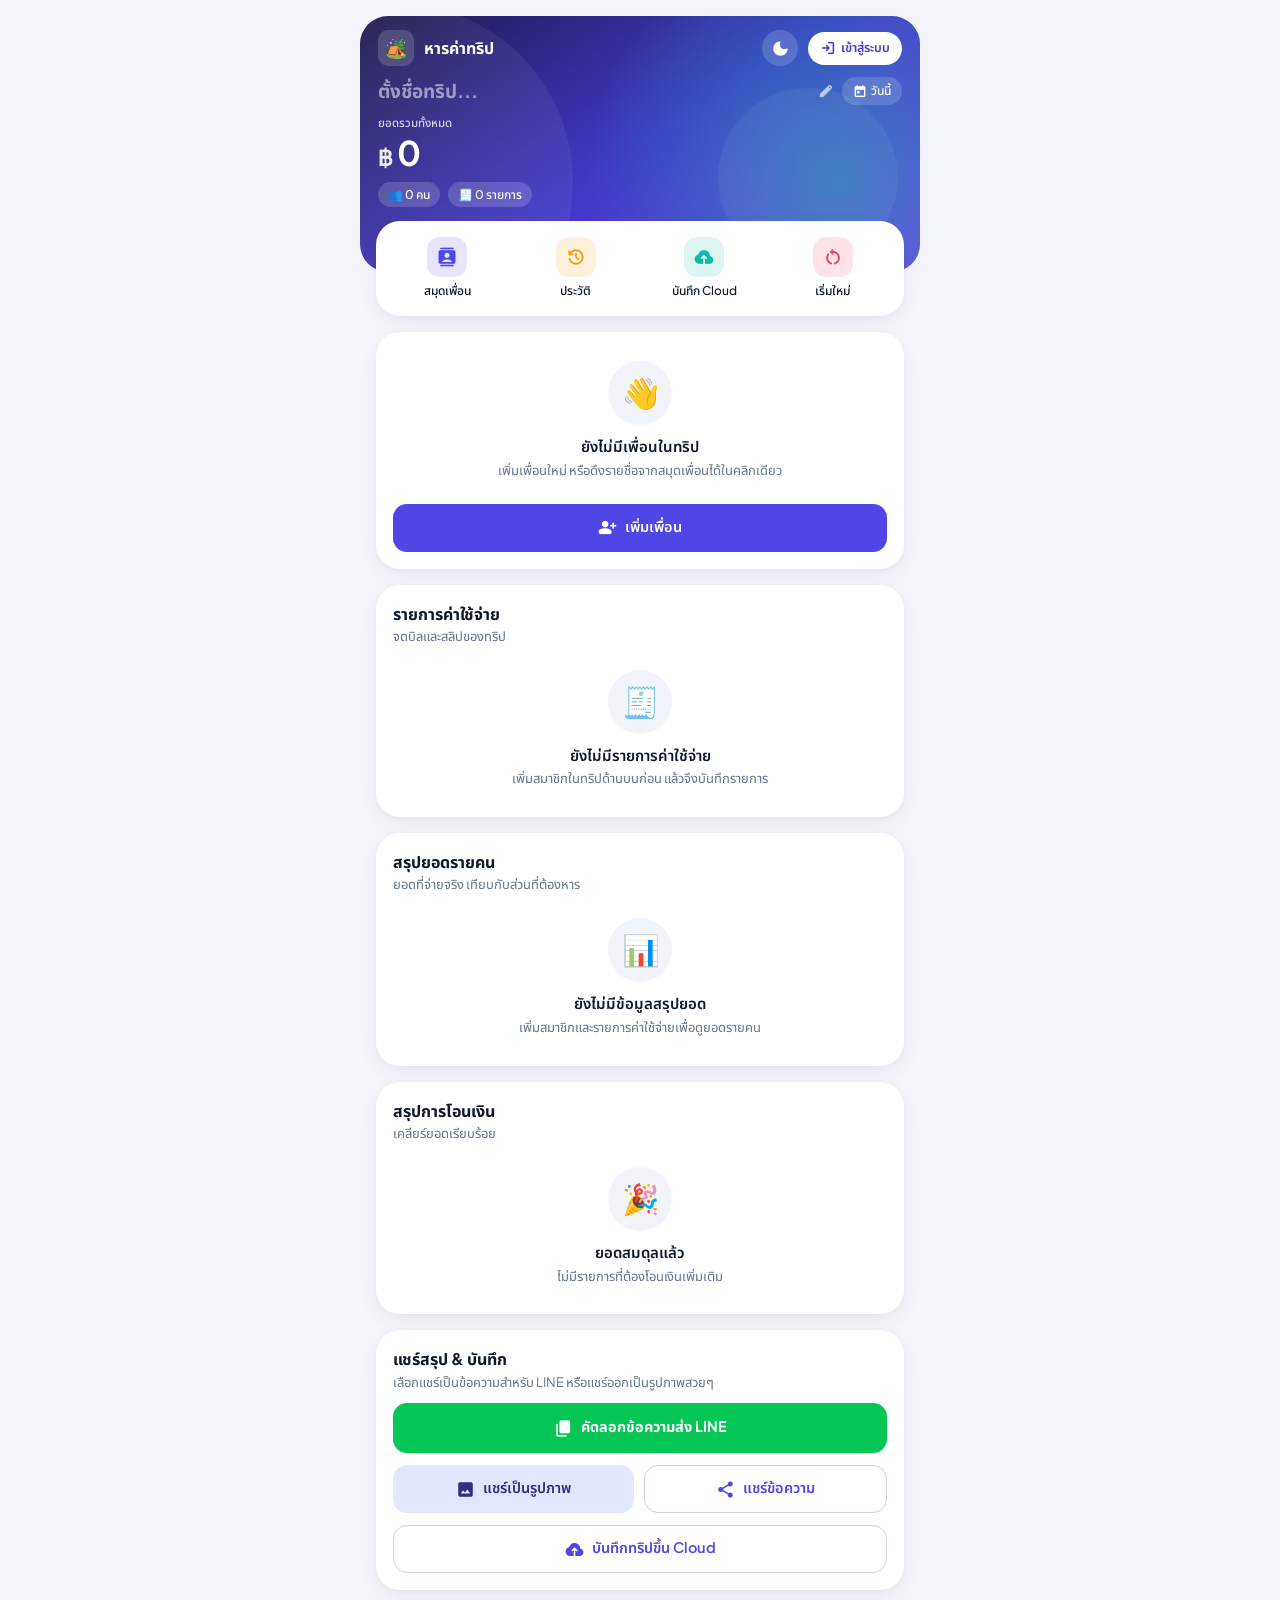
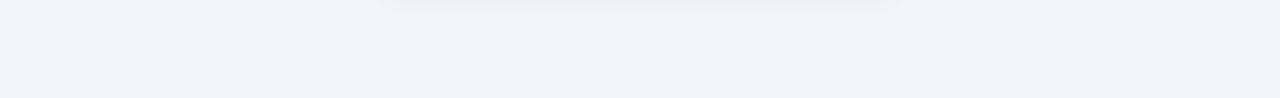
==== commit 02503225: "Add files via upload" ====
--- a/index.html
+++ b/index.html
@@ -1,1446 +1,620 @@
 <!DOCTYPE html>
-<html lang="th" class="dark">
+<html lang="th">
 <head>
-  <meta charset="UTF-8">
-  <meta name="viewport" content="width=device-width, initial-scale=1.0">
-  <title>ระบบหารค่าใช้จ่ายทริปเพื่อน & บันทึกประวัติ (Cloud)</title>
-  
-  <!-- React & ReactDOM CDN -->
-  <script src="https://unpkg.com/react@18/umd/react.production.min.js" crossorigin></script>
-  <script src="https://unpkg.com/react-dom@18/umd/react-dom.production.min.js" crossorigin></script>
-  
-  <!-- Babel CDN for JSX -->
-  <script src="https://unpkg.com/@babel/standalone/babel.min.js"></script>
-  
-  <!-- Tailwind CSS CDN -->
-  <script src="https://cdn.tailwindcss.com"></script>
-  <script>
-    tailwind.config = {
-      darkMode: 'class',
-    }
-  </script>
-  
-  <!-- Lucide Icons CDN -->
-  <script src="https://unpkg.com/lucide@latest"></script>
-
-  <!-- Firebase SDKs (Compat version for HTML script import) -->
-  <script src="https://www.gstatic.com/firebasejs/10.8.0/firebase-app-compat.js"></script>
-  <script src="https://www.gstatic.com/firebasejs/10.8.0/firebase-auth-compat.js"></script>
-  <script src="https://www.gstatic.com/firebasejs/10.8.0/firebase-firestore-compat.js"></script>
-  <script src="https://www.gstatic.com/firebasejs/10.8.0/firebase-storage-compat.js"></script>
+  <meta charset="UTF-8" />
+  <meta name="viewport" content="width=device-width, initial-scale=1.0, maximum-scale=5.0, viewport-fit=cover" />
+  <meta name="theme-color" content="#1E1B4B" id="metaThemeColor" />
+  <meta name="description" content="เว็บแอปหารค่าใช้จ่ายทริป คำนวณยอดหารตามจำนวนคน สรุปยอดโอนพร้อมเพย์ แชร์เข้า LINE และซิงค์ข้อมูลผ่าน Cloud" />
+  <meta name="apple-mobile-web-app-capable" content="yes" />
+  <meta name="apple-mobile-web-app-status-bar-style" content="black-translucent" />
+  <title>หารค่าใช้จ่ายทริป — Trip Expense Calculator</title>
+
+  <link rel="manifest" href="./manifest.json" />
+  <link rel="icon" type="image/svg+xml" href="./assets/icon.svg" />
+  <link rel="apple-touch-icon" href="./assets/icon.svg" />
+
+  <!-- Fonts & Material Symbols -->
+  <link rel="preconnect" href="https://fonts.googleapis.com" />
+  <link rel="preconnect" href="https://fonts.gstatic.com" crossorigin />
+  <link href="https://fonts.googleapis.com/css2?family=Google+Sans:wght@400;500;600;700&family=Noto+Sans+Thai:wght@400;500;600;700&family=Plus+Jakarta+Sans:wght@400;500;600;700&display=swap" rel="stylesheet" />
+  <link href="https://fonts.googleapis.com/css2?family=Material+Symbols+Rounded:opsz,wght,FILL,GRAD@20..48,400..600,1,0" rel="stylesheet" />
+
+  <link rel="stylesheet" href="./styles.css" />
 </head>
-<body class="bg-slate-100 text-slate-800 dark:bg-slate-900 dark:text-slate-100 font-sans min-h-screen transition-colors duration-200">
-
-  <div id="root"></div>
-
-  <script type="text/babel">
-    // ----------------------------------------------------
-    // Firebase Configuration
-    // ----------------------------------------------------
-    const firebaseConfig = {
-      apiKey: "AIzaSyCwvoRRmlGk6C-S2PbsZbkm2P5B2E98Hks",
-      authDomain: "trip-expense-calculator-9261b.firebaseapp.com",
-      projectId: "trip-expense-calculator-9261b",
-      storageBucket: "trip-expense-calculator-9261b.firebasestorage.app",
-      messagingSenderId: "211000271288",
-      appId: "1:211000271288:web:e76cc31d65834a09db6f4d",
-      measurementId: "G-N4DE2DLX4W"
-    };
-
-    // Initialize Firebase
-    if (!firebase.apps.length) {
-      firebase.initializeApp(firebaseConfig);
-    }
-    const auth = firebase.auth();
-    const db = firebase.firestore();
-    const storage = firebase.storage ? firebase.storage() : null;
-
-    const { useState, useMemo, useEffect, useRef } = React;
-
-    // Custom Icon Wrapper (ใส่ key={name} ป้องกันไอคอนค้างตอนเปลี่ยนสถานะ)
-    const Icon = ({ name, className = "w-4 h-4" }) => {
-      useEffect(() => {
-        if (window.lucide) {
-          window.lucide.createIcons();
-        }
-      }, [name]);
-      return (
-        <span key={name} className="inline-flex items-center justify-center shrink-0">
-          <i data-lucide={name} className={className}></i>
-        </span>
-      );
-    };
-
-    // รายการค่าใช้จ่ายยอดนิยมสำหรับเลือกด่วน
-    const POPULAR_CATEGORIES = [
-      { label: "🍲 ค่าอาหาร", title: "ค่าอาหาร" },
-      { label: "🍻 ค่าเครื่องดื่ม/เบียร์", title: "ค่าเครื่องดื่ม/เบียร์" },
-      { label: "🚗 ค่าน้ำมัน/ค่ารถ", title: "ค่าน้ำมัน/ค่าเดินทาง" },
-      { label: "🏨 ค่าที่พัก/โรงแรม", title: "ค่าที่พัก" },
-      { label: "☕ ค่าคาเฟ่/ของว่าง", title: "ค่ากาแฟ/ขนม" },
-      { label: "🎫 ค่าบัตร/ค่าเข้าชม", title: "ค่าตั๋ว/กิจกรรม" },
-      { label: "🛒 ของใช้ส่วนกลาง", title: "ของใช้ส่วนกลาง" }
-    ];
-
-    const getTodayDateString = () => {
-      const today = new Date();
-      const yyyy = today.getFullYear();
-      const mm = String(today.getMonth() + 1).padStart(2, '0');
-      const dd = String(today.getDate()).padStart(2, '0');
-      return `${yyyy}-${mm}-${dd}`;
-    };
-
-    // ฟังก์ชันย่อขนาดและบีบอัดรูปภาพ (ช่วยให้บันทึกใบเสร็จได้รวดเร็วและไม่ง้อ Storage)
-    const compressImageFile = (file, maxWidth = 900, quality = 0.65) => {
-      return new Promise((resolve, reject) => {
-        const reader = new FileReader();
-        reader.readAsDataURL(file);
-        reader.onload = (event) => {
-          const img = new Image();
-          img.src = event.target.result;
-          img.onload = () => {
-            const canvas = document.createElement('canvas');
-            let width = img.width;
-            let height = img.height;
-            if (width > maxWidth) {
-              height = Math.round((height * maxWidth) / width);
-              width = maxWidth;
-            }
-            canvas.width = width;
-            canvas.height = height;
-            const ctx = canvas.getContext('2d');
-            ctx.drawImage(img, 0, 0, width, height);
-            resolve(canvas.toDataURL('image/jpeg', quality));
-          };
-          img.onerror = (err) => reject(err);
-        };
-        reader.onerror = (err) => reject(err);
-      });
-    };
-
-    function App() {
-      // Theme State (โหมดกลางวัน / กลางคืน)
-      const [isDarkMode, setIsDarkMode] = useState(() => {
-        const savedTheme = localStorage.getItem('trip_theme');
-        return savedTheme ? savedTheme === 'dark' : true;
-      });
-
-      useEffect(() => {
-        if (isDarkMode) {
-          document.documentElement.classList.add('dark');
-          localStorage.setItem('trip_theme', 'dark');
-        } else {
-          document.documentElement.classList.remove('dark');
-          localStorage.setItem('trip_theme', 'light');
-        }
-      }, [isDarkMode]);
-
-      // User Auth State
-      const [user, setUser] = useState(null);
-      const [loading, setLoading] = useState(true);
-
-      // Current Trip Meta
-      const getDefaultTripName = () => {
-        const today = new Date();
-        return `ทริปวันที่ ${today.toLocaleDateString('th-TH', { year: 'numeric', month: 'short', day: 'numeric' })}`;
-      };
-
-      const [currentTripId, setCurrentTripId] = useState(null);
-      const [tripName, setTripName] = useState(getDefaultTripName());
-
-      // Data States
-      const [friends, setFriends] = useState([]);
-      const [expenses, setExpenses] = useState([]);
-      const [history, setHistory] = useState([]);
-
-      // Inputs state: Friends
-      const [newFriendName, setNewFriendName] = useState('');
-      const [newFriendPromptPay, setNewFriendPromptPay] = useState('');
-      const [newFriendHeadcount, setNewFriendHeadcount] = useState(1);
-
-      // Inputs state: Expenses & Edit Mode
-      const [editingExpenseId, setEditingExpenseId] = useState(null);
-      const [expenseDate, setExpenseDate] = useState(getTodayDateString());
-      const [expenseTitle, setExpenseTitle] = useState('');
-      const [expenseAmount, setExpenseAmount] = useState('');
-      const [expensePayerId, setExpensePayerId] = useState('');
-      const [selectedParticipants, setSelectedParticipants] = useState([]);
-      
-      // Receipt States
-      const [receiptFile, setReceiptFile] = useState(null);
-      const [receiptPreview, setReceiptPreview] = useState(null);
-      const [uploading, setUploading] = useState(false);
-      const [viewingReceiptUrl, setViewingReceiptUrl] = useState(null);
-      const fileInputRef = useRef(null);
-      const expenseSectionRef = useRef(null);
-      
-      // UI Modals & Feedback
-      const [copied, setCopied] = useState(false);
-      const [showResetModal, setShowResetModal] = useState(false);
-      const [showHistoryModal, setShowHistoryModal] = useState(false);
-      const [saving, setSaving] = useState(false);
-      const [alertMsg, setAlertMsg] = useState(null);
-
-      const showAlert = (message, type = 'info') => {
-        setAlertMsg({ message, type });
-        setTimeout(() => setAlertMsg(null), 4000);
-      };
-
-      // ติดตามสถานะ Login และโหลดประวัติ
-      useEffect(() => {
-        let unsubscribeHistory = null;
-
-        const unsubscribeAuth = auth.onAuthStateChanged((currentUser) => {
-          setUser(currentUser);
-          setLoading(false);
-
-          if (unsubscribeHistory) {
-            unsubscribeHistory();
-            unsubscribeHistory = null;
-          }
-
-          if (currentUser) {
-            const historyRef = db.collection("users").doc(currentUser.uid).collection("trips");
-            unsubscribeHistory = historyRef.orderBy("createdAt", "desc").onSnapshot((snapshot) => {
-              const tripsData = snapshot.docs.map(doc => ({
-                id: doc.id,
-                ...doc.data()
-              }));
-              setHistory(tripsData);
-            }, (error) => {
-              if (auth.currentUser) {
-                console.error("Firestore error:", error);
-                showAlert("ไม่สามารถดึงข้อมูลประวัติได้ กรุณาตรวจ Firestore Rules", "error");
-              }
-            });
-          } else {
-            setHistory([]);
-          }
-        });
-
-        return () => {
-          if (unsubscribeHistory) unsubscribeHistory();
-          unsubscribeAuth();
-        };
-      }, []);
-
-      // Google Sign-In
-      const handleGoogleLogin = async () => {
-        const provider = new firebase.auth.GoogleAuthProvider();
-        provider.setCustomParameters({ prompt: 'select_account' });
-        try {
-          await auth.signInWithPopup(provider);
-          showAlert("เข้าสู่ระบบสำเร็จ!", "success");
-        } catch (error) {
-          console.error("Google Auth Error:", error);
-          if (error.code === 'auth/popup-blocked') {
-            showAlert("เบราว์เซอร์บล็อกป๊อปอัป กรุณาอนุญาตป๊อปอัปหรือเปิดใน Google Chrome", "error");
-          } else if (error.code === 'auth/unauthorized-domain') {
-            showAlert("โดเมนนี้ยังไม่ได้รับอนุญาตใน Firebase Console > Authentication > Settings", "error");
-          } else {
-            showAlert(`เข้าสู่ระบบไม่สำเร็จ: ${error.message}`, "error");
-          }
-        }
-      };
-
-      // Logout
-      const handleLogout = async () => {
-        try {
-          await auth.signOut();
-          showAlert("ออกจากระบบเรียบร้อยแล้ว", "info");
-        } catch (err) {
-          showAlert("ออกจากระบบไม่สำเร็จ: " + err.message, "error");
-        }
-      };
-
-      // ตั้งค่าคนจ่ายเงินเริ่มต้นเมื่อมีรายชื่อเพื่อน
-      useEffect(() => {
-        if ((!expensePayerId || !friends.some(f => f.id === expensePayerId)) && friends.length > 0) {
-          setExpensePayerId(friends[0].id);
-        } else if (friends.length === 0) {
-          setExpensePayerId('');
-        }
-      }, [friends, expensePayerId]);
-
-      // เพิ่มเพื่อนใหม่
-      const handleAddFriend = (e) => {
-        e.preventDefault();
-        if (!newFriendName.trim()) return;
-
-        const newFriend = {
-          id: 'friend_' + Date.now().toString(),
-          name: newFriendName.trim(),
-          promptPay: newFriendPromptPay.trim(),
-          headcount: Math.max(1, parseInt(newFriendHeadcount) || 1),
-        };
-
-        setFriends(prev => [...prev, newFriend]);
-        if (!editingExpenseId) {
-          setSelectedParticipants(prev => [...prev, newFriend.id]);
-        }
-        if (!expensePayerId) {
-          setExpensePayerId(newFriend.id);
-        }
-
-        setNewFriendName('');
-        setNewFriendPromptPay('');
-        setNewFriendHeadcount(1);
-      };
-
-      const handleDeleteFriend = (id) => {
-        setFriends(friends.filter(f => f.id !== id));
-        setExpenses(expenses.map(exp => ({
-          ...exp,
-          participantIds: exp.participantIds.filter(pId => pId !== id),
-        })).filter(exp => exp.payerId !== id));
-        setSelectedParticipants(selectedParticipants.filter(pId => pId !== id));
-      };
-
-      const handleUpdateHeadcount = (id, delta) => {
-        setFriends(friends.map(f => {
-          if (f.id === id) {
-            return { ...f, headcount: Math.max(1, f.headcount + delta) };
-          }
-          return f;
-        }));
-      };
-
-      const handleToggleParticipant = (friendId) => {
-        setSelectedParticipants(prev =>
-          prev.includes(friendId)
-            ? prev.filter(id => id !== friendId)
-            : [...prev, friendId]
-        );
-      };
-
-      const handleSelectAllParticipants = () => {
-        if (selectedParticipants.length === friends.length) {
-          setSelectedParticipants([]);
-        } else {
-          setSelectedParticipants(friends.map(f => f.id));
-        }
-      };
-
-      // เมื่อผู้ใช้เลือกไฟล์ใบเสร็จ ให้บีบอัดและสร้าง Preview ทันที
-      const handleReceiptFileChange = async (e) => {
-        const file = e.target.files[0];
-        if (!file) return;
-
-        if (!file.type.startsWith('image/')) {
-          showAlert("กรุณาเลือกไฟล์รูปภาพเท่านั้น", "error");
-          return;
-        }
-
-        try {
-          setReceiptFile(file);
-          const compressedDataUrl = await compressImageFile(file);
-          setReceiptPreview(compressedDataUrl);
-        } catch (err) {
-          console.error("Image processing error:", err);
-          showAlert("ไม่สามารถอ่านไฟล์รูปภาพนี้ได้", "error");
-        }
-      };
-
-      // ลบรูปใบเสร็จออกจากฟอร์มกำลังบันทึก/แก้ไข
-      const handleClearReceipt = () => {
-        setReceiptFile(null);
-        setReceiptPreview(null);
-        if (fileInputRef.current) fileInputRef.current.value = "";
-      };
-
-      // เริ่มแก้ไขรายการค่าใช้จ่าย
-      const handleStartEditExpense = (exp) => {
-        setEditingExpenseId(exp.id);
-        setExpenseDate(exp.date || getTodayDateString());
-        setExpenseTitle(exp.title);
-        setExpenseAmount(exp.amount.toString());
-        setExpensePayerId(exp.payerId);
-        setSelectedParticipants(exp.participantIds || []);
-        setReceiptFile(null);
-        setReceiptPreview(exp.receiptUrl || null);
-        if (fileInputRef.current) fileInputRef.current.value = "";
-
-        if (expenseSectionRef.current) {
-          expenseSectionRef.current.scrollIntoView({ behavior: 'smooth', block: 'start' });
-        }
-      };
-
-      // ยกเลิกโหมดแก้ไขรายการ
-      const handleCancelEditExpense = () => {
-        setEditingExpenseId(null);
-        setExpenseDate(getTodayDateString());
-        setExpenseTitle('');
-        setExpenseAmount('');
-        if (friends.length > 0) setExpensePayerId(friends[0].id);
-        setSelectedParticipants(friends.map(f => f.id));
-        handleClearReceipt();
-      };
-
-      // บันทึก หรือ อัปเดตรายการค่าใช้จ่าย
-      const handleSaveExpenseForm = async (e) => {
-        e.preventDefault();
-        const numAmount = parseFloat(expenseAmount);
-        if (!expenseTitle.trim() || isNaN(numAmount) || numAmount <= 0 || !expensePayerId || selectedParticipants.length === 0) {
-          showAlert("กรุณากรอกข้อมูลรายการ จำนวนเงิน และเลือกคนหารให้ครบถ้วน", "error");
-          return;
-        }
-
-        setUploading(true);
-        let finalReceiptUrl = receiptPreview || null;
-
-        // หากมีการเลือกไฟล์ใหม่ และล็อกอินอยู่ จะลองอัปโหลดไปที่ Firebase Storage (มี Timeout 3.5 วินาที ถ้าไม่ผ่านจะใช้ภาพที่บีบอัดไว้แทนทันที)
-        if (receiptFile && user && storage) {
-          try {
-            const fileName = `receipt_${Date.now()}.jpg`;
-            const fileRef = storage.ref().child(`receipts/${user.uid}/${fileName}`);
-            
-            const uploadTask = fileRef.putString(receiptPreview, 'data_url').then(() => fileRef.getDownloadURL());
-            const timeoutPromise = new Promise((_, reject) => setTimeout(() => reject(new Error("Storage timeout")), 3500));
-            
-            finalReceiptUrl = await Promise.race([uploadTask, timeoutPromise]);
-          } catch (err) {
-            // หาก Storage ยังไม่ได้เปิด หรือติด Rules ระบบจะใช้ภาพ Base64 ที่บีบอัดไว้แล้วแทนโดยอัตโนมัติ
-            console.warn("ใช้ระบบบันทึกภาพใบเสร็จแบบฝังในรายการโดยตรง:", err.message);
-            finalReceiptUrl = receiptPreview;
-          }
-        }
-
-        if (editingExpenseId) {
-          // อัปเดตรายการเดิม
-          setExpenses(prev => prev.map(exp => {
-            if (exp.id === editingExpenseId) {
-              return {
-                ...exp,
-                date: expenseDate || getTodayDateString(),
-                title: expenseTitle.trim(),
-                amount: numAmount,
-                payerId: expensePayerId,
-                participantIds: [...selectedParticipants],
-                receiptUrl: finalReceiptUrl
-              };
-            }
-            return exp;
-          }));
-          showAlert(`แก้ไขรายการ "${expenseTitle.trim()}" เรียบร้อยแล้ว!`, "success");
-          setEditingExpenseId(null);
-        } else {
-          // เพิ่มรายการใหม่
-          const newExpense = {
-            id: 'exp_' + Date.now().toString(),
-            date: expenseDate || getTodayDateString(),
-            title: expenseTitle.trim(),
-            amount: numAmount,
-            payerId: expensePayerId,
-            participantIds: [...selectedParticipants],
-            receiptUrl: finalReceiptUrl,
-            createdAtMs: Date.now()
-          };
-          setExpenses(prev => [...prev, newExpense]);
-          showAlert(`เพิ่มรายการ "${expenseTitle.trim()}" เรียบร้อย!`, "success");
-        }
-
-        // รีเซ็ตฟอร์ม
-        setExpenseTitle('');
-        setExpenseAmount('');
-        handleClearReceipt();
-        setSelectedParticipants(friends.map(f => f.id));
-        setUploading(false);
-      };
-
-      const handleDeleteExpense = (id) => {
-        if (editingExpenseId === id) {
-          handleCancelEditExpense();
-        }
-        setExpenses(expenses.filter(e => e.id !== id));
-      };
-
-      // เรียงลำดับรายการค่าใช้จ่ายตามวันที่ (เก่าไปใหม่)
-      const sortedExpenses = useMemo(() => {
-        return [...expenses].sort((a, b) => {
-          const dateA = a.date || '';
-          const dateB = b.date || '';
-          if (dateA !== dateB) {
-            return dateA.localeCompare(dateB);
-          }
-          return (a.createdAtMs || 0) - (b.createdAtMs || 0);
-        });
-      }, [expenses]);
-
-      // คำนวณยอดหาร
-      const calculations = useMemo(() => {
-        const friendTotals = {};
-        friends.forEach(f => {
-          friendTotals[f.id] = {
-            id: f.id,
-            name: f.name,
-            promptPay: f.promptPay || '',
-            headcount: f.headcount,
-            paid: 0,
-            shouldPay: 0,
-            netBalance: 0,
-          };
-        });
-
-        let totalExpenseAmount = 0;
-
-        expenses.forEach(exp => {
-          totalExpenseAmount += exp.amount;
-
-          if (friendTotals[exp.payerId]) {
-            friendTotals[exp.payerId].paid += exp.amount;
-          }
-
-          let totalHeadcountForExpense = 0;
-          exp.participantIds.forEach(pId => {
-            if (friendTotals[pId]) {
-              totalHeadcountForExpense += friendTotals[pId].headcount;
-            }
-          });
-
-          if (totalHeadcountForExpense > 0) {
-            const costPerHead = exp.amount / totalHeadcountForExpense;
-            exp.participantIds.forEach(pId => {
-              if (friendTotals[pId]) {
-                friendTotals[pId].shouldPay += costPerHead * friendTotals[pId].headcount;
-              }
-            });
-          }
-        });
-
-        Object.values(friendTotals).forEach(f => {
-          f.netBalance = f.paid - f.shouldPay;
-        });
-
-        const debtors = [];
-        const creditors = [];
-
-        Object.values(friendTotals).forEach(f => {
-          if (f.netBalance < -0.01) {
-            debtors.push({ ...f, amountOwed: Math.abs(f.netBalance) });
-          } else if (f.netBalance > 0.01) {
-            creditors.push({ ...f, amountToReceive: f.netBalance });
-          }
-        });
-
-        debtors.sort((a, b) => b.amountOwed - a.amountOwed);
-        creditors.sort((a, b) => b.amountToReceive - a.amountToReceive);
-
-        const settlements = [];
-        let i = 0, j = 0;
-
-        while (i < debtors.length && j < creditors.length) {
-          const debtor = debtors[i];
-          const creditor = creditors[j];
-          const settlementAmount = Math.min(debtor.amountOwed, creditor.amountToReceive);
-
-          if (settlementAmount > 0.01) {
-            settlements.push({
-              fromId: debtor.id,
-              fromName: debtor.name,
-              toId: creditor.id,
-              toName: creditor.name,
-              toPromptPay: creditor.promptPay,
-              amount: settlementAmount,
-            });
-          }
-
-          debtor.amountOwed -= settlementAmount;
-          creditor.amountToReceive -= settlementAmount;
-
-          if (debtor.amountOwed < 0.01) i++;
-          if (creditor.amountToReceive < 0.01) j++;
-        }
-
-        return {
-          friendTotals: Object.values(friendTotals),
-          settlements,
-          totalExpenseAmount,
-        };
-      }, [friends, expenses]);
-
-      const formatThaiDate = (dateStr) => {
-        if (!dateStr) return 'ไม่ระบุวันที่';
-        const parts = dateStr.split('-');
-        if (parts.length !== 3) return dateStr;
-        const dateObj = new Date(parts[0], parts[1] - 1, parts[2]);
-        return dateObj.toLocaleDateString('th-TH', { day: 'numeric', month: 'short', year: 'numeric' });
-      };
-
-      // สรุปข้อความส่ง LINE
-      const generateSummaryText = () => {
-        const finalTripName = tripName.trim() || getDefaultTripName();
-        let summaryText = `🏕️ *สรุปค่าใช้จ่าย: ${finalTripName}*\n`;
-        summaryText += `💰 ยอดรวมทั้งหมด: ${calculations.totalExpenseAmount.toLocaleString()} บาท\n\n`;
-
-        if (sortedExpenses.length > 0) {
-          summaryText += `📋 *รายการค่าใช้จ่าย (เรียงตามวันที่):*\n`;
-          sortedExpenses.forEach(exp => {
-            const payer = friends.find(f => f.id === exp.payerId);
-            summaryText += `- [${formatThaiDate(exp.date)}] ${exp.title}: ${exp.amount.toLocaleString()} บ. (${payer ? payer.name : '-'} จ่าย)${exp.receiptUrl ? ` 🧾` : ''}\n`;
-          });
-          summaryText += `\n`;
-        }
-        
-        summaryText += `👥 *รายละเอียดต่อคน/กลุ่ม:*\n`;
-        calculations.friendTotals.forEach(f => {
-          summaryText += `- ${f.name} (${f.headcount} คน): จ่ายแล้ว ${f.paid.toLocaleString()} บ. | ค่าใช้จ่ายจริง ${f.shouldPay.toLocaleString('th-TH', { maximumFractionDigits: 2 })} บ.\n`;
-        });
-
-        summaryText += `\n💸 *สรุปการเคลียร์ยอด (ใครโอนให้ใคร):*\n`;
-        if (calculations.settlements.length === 0) {
-          summaryText += `✨ เคลียร์ยอดครบแล้ว ไม่มีใครต้องโอนเพิ่ม!\n`;
-        } else {
-          calculations.settlements.forEach(s => {
-            const ppInfo = s.toPromptPay ? ` (พร้อมเพย์: ${s.toPromptPay})` : '';
-            summaryText += `- 👉 ${s.fromName} โอนให้ ${s.toName}${ppInfo} : *${s.amount.toLocaleString('th-TH', { minimumFractionDigits: 2, maximumFractionDigits: 2 })} บาท*\n`;
-          });
-        }
-        return summaryText;
-      };
-
-      // บันทึก หรือ แก้ไขทริปใน Cloud Firestore
-      const handleSaveToCloud = async (saveAsNew = false) => {
-        if (!user) {
-          showAlert("กรุณาเข้าสู่ระบบด้วย Google ก่อนบันทึกทริป", "error");
-          return;
-        }
-        if (friends.length === 0 && expenses.length === 0) {
-          showAlert("ยังไม่มีข้อมูลเพื่อนหรือค่าใช้จ่ายให้บันทึก", "error");
-          return;
-        }
-
-        setSaving(true);
-        const finalTripName = tripName.trim() || getDefaultTripName();
-        const tripData = {
-          tripName: finalTripName,
-          date: new Date().toLocaleString('th-TH'),
-          updatedAt: firebase.firestore.FieldValue.serverTimestamp(),
-          totalAmount: calculations.totalExpenseAmount,
-          summaryText: generateSummaryText(),
-          friendsCount: friends.length,
-          expensesCount: expenses.length,
-          friendsData: friends,
-          expensesData: expenses
-        };
-
-        try {
-          const userTripsRef = db.collection("users").doc(user.uid).collection("trips");
-          
-          if (currentTripId && !saveAsNew) {
-            await userTripsRef.doc(currentTripId).set(tripData, { merge: true });
-            showAlert(`☁️ อัปเดต "${finalTripName}" สำเร็จ!`, "success");
-          } else {
-            tripData.createdAt = firebase.firestore.FieldValue.serverTimestamp();
-            const newDoc = await userTripsRef.add(tripData);
-            setCurrentTripId(newDoc.id);
-            showAlert(`☁️ บันทึก "${finalTripName}" เป็นทริปใหม่เรียบร้อย!`, "success");
-          }
-        } catch (err) {
-          console.error("Save error:", err);
-          showAlert("เกิดข้อผิดพลาดในการบันทึก: " + err.message, "error");
-        } finally {
-          setSaving(false);
-        }
-      };
-
-      // โหลดข้อมูลทริปเดิมกลับมาแก้ไข
-      const handleLoadTripForEdit = (record) => {
-        const loadedFriends = record.friendsData || [];
-        setTripName(record.tripName || getDefaultTripName());
-        setFriends(loadedFriends);
-        setExpenses(record.expensesData || []);
-        setSelectedParticipants(loadedFriends.map(f => f.id));
-        setEditingExpenseId(null);
-        handleClearReceipt();
-        setCurrentTripId(record.id);
-        setShowHistoryModal(false);
-        showAlert(`📥 โหลดข้อมูล "${record.tripName || 'ทริป'}" เพื่อแก้ไขเรียบร้อย`, "info");
-      };
-
-      // ลบประวัติ
-      const handleDeleteHistoryRecord = async (tripId, e) => {
-        e.stopPropagation();
-        if (!user) return;
-        if (window.confirm("คุณต้องการลบประวัตินี้หรือไม่?")) {
-          try {
-            await db.collection("users").doc(user.uid).collection("trips").doc(tripId).delete();
-            if (currentTripId === tripId) {
-              setCurrentTripId(null);
-            }
-            showAlert("ลบประวัติเรียบร้อยแล้ว", "info");
-          } catch (err) {
-            showAlert("ไม่สามารถลบได้: " + err.message, "error");
-          }
-        }
-      };
-
-      const handleCopySummary = () => {
-        const summaryText = generateSummaryText();
-        const textarea = document.createElement("textarea");
-        textarea.value = summaryText;
-        textarea.style.position = "fixed";
-        textarea.style.opacity = "0";
-        document.body.appendChild(textarea);
-        textarea.select();
-        try {
-          document.execCommand("copy");
-          setCopied(true);
-          setTimeout(() => setCopied(false), 2000);
-          showAlert("คัดลอกสรุปข้อความแล้ว นำไปส่งลง LINE ได้เลย!", "success");
-        } catch (err) {
-          showAlert("คัดลอกไม่สำเร็จ โปรดลองอีกครั้ง", "error");
-        } finally {
-          document.body.removeChild(textarea);
-        }
-      };
-
-      const confirmReset = () => {
-        setFriends([]);
-        setExpenses([]);
-        setSelectedParticipants([]);
-        setEditingExpenseId(null);
-        handleClearReceipt();
-        setCurrentTripId(null);
-        setTripName(getDefaultTripName());
-        setShowResetModal(false);
-        showAlert("ล้างข้อมูลปัจจุบันเรียบร้อยแล้ว", "info");
-      };
-
-      return (
-        <div className="min-h-screen pb-20">
-          {/* Toast Notification */}
-          {alertMsg && (
-            <div className={`fixed top-4 right-4 z-50 px-4 py-3 rounded-xl shadow-2xl flex items-center gap-2 text-sm border animate-bounce ${
-              alertMsg.type === 'error' ? 'bg-rose-600 border-rose-400 text-white dark:bg-rose-900/90 dark:border-rose-500 dark:text-rose-100' :
-              alertMsg.type === 'success' ? 'bg-emerald-600 border-emerald-400 text-white dark:bg-emerald-900/90 dark:border-emerald-500 dark:text-emerald-100' :
-              'bg-slate-800 border-slate-600 text-slate-100'
-            }`}>
-              <Icon name={alertMsg.type === 'error' ? 'alert-circle' : alertMsg.type === 'success' ? 'check-circle' : 'info'} className="w-5 h-5" />
-              <span>{alertMsg.message}</span>
-            </div>
-          )}
-
-          {/* Header */}
-          <header className="bg-white/95 dark:bg-slate-800/95 border-b border-slate-200 dark:border-slate-700 sticky top-0 z-40 backdrop-blur-md transition-colors">
-            <div className="max-w-5xl mx-auto px-4 py-3.5 flex items-center justify-between">
-              <div className="flex items-center gap-3">
-                <div className="p-2.5 bg-emerald-500/15 text-emerald-600 dark:bg-emerald-500/20 dark:text-emerald-400 rounded-xl border border-emerald-500/30">
-                  <Icon name="pie-chart" className="w-6 h-6" />
+<body>
+  <div class="app-shell">
+    <!-- HERO HEADER + OVERLAPPING QUICK ACTIONS -->
+    <header class="hero-wrapper">
+      <div class="hero-bg" aria-hidden="true">
+        <div class="hero-glow"></div>
+        <div class="hero-circle hero-circle-1"></div>
+        <div class="hero-circle hero-circle-2"></div>
+      </div>
+
+      <div class="hero-content">
+        <!-- Top Bar -->
+        <div class="hero-topbar">
+          <div class="brand-badge" aria-hidden="true">🏕️</div>
+          <h1 class="brand-title">หารค่าทริป</h1>
+
+          <button type="button" id="btnToggleTheme" class="hero-icon-btn" title="สลับโหมดสี" aria-label="สลับโหมดสี">
+            <span class="material-symbols-rounded" id="themeIcon">dark_mode</span>
+          </button>
+
+          <!-- Profile Area -->
+          <div class="profile-container" id="profileContainer">
+            <button type="button" id="btnSignIn" class="pill-signin-btn">
+              <span class="material-symbols-rounded">login</span>
+              <span>เข้าสู่ระบบ</span>
+            </button>
+
+            <div id="userProfileWrap" class="user-profile-wrap hidden">
+              <button type="button" id="btnProfileAvatar" class="profile-avatar-btn" aria-label="โปรไฟล์ผู้ใช้">
+                <img id="userAvatarImg" class="profile-avatar-img hidden" alt="โปรไฟล์" referrerpolicy="no-referrer" />
+                <div id="userAvatarFallback" class="avatar-circle avatar-sm"></div>
+              </button>
+              <div id="profileDropdown" class="profile-dropdown hidden">
+                <div class="profile-dropdown-info">
+                  <div id="userDisplayName" class="profile-name">ผู้ใช้</div>
+                  <div id="userEmail" class="profile-email"></div>
                 </div>
-                <div>
-                  <h1 className="text-xl font-bold bg-gradient-to-r from-emerald-600 to-teal-500 dark:from-emerald-400 dark:to-teal-300 bg-clip-text text-transparent flex items-center gap-2">
-                    หารค่าใช้จ่ายทริป
-                    {currentTripId && (
-                      <span className="text-[10px] bg-amber-500/20 text-amber-700 dark:text-amber-300 border border-amber-500/40 px-2 py-0.5 rounded-full font-normal">
-                        โหมดแก้ไขทริป
-                      </span>
-                    )}
-                  </h1>
-                  <p className="text-xs text-slate-500 dark:text-slate-400">คำนวณง่าย หารแฟร์ แนบใบเสร็จ & แก้ไขได้ตลอดเวลา</p>
-                </div>
-              </div>
-
-              {/* Theme Toggle, Login & Actions */}
-              <div className="flex items-center gap-2">
-                <button
-                  onClick={() => setIsDarkMode(!isDarkMode)}
-                  className="p-2 rounded-xl border border-slate-200 dark:border-slate-700 bg-slate-100 hover:bg-slate-200 dark:bg-slate-700/70 dark:hover:bg-slate-700 text-slate-700 dark:text-amber-300 transition-colors flex items-center gap-1.5 text-xs font-medium"
-                  title={isDarkMode ? "สลับเป็นโหมดกลางวัน" : "สลับเป็นโหมดกลางคืน"}
-                >
-                  <Icon name={isDarkMode ? "sun" : "moon"} className="w-4 h-4" />
-                  <span className="hidden sm:inline">{isDarkMode ? "โหมดกลางวัน" : "โหมดกลางคืน"}</span>
-                </button>
-
-                {loading ? (
-                  <span className="text-xs text-slate-400">กำลังโหลด...</span>
-                ) : user ? (
-                  <div className="flex items-center gap-2">
-                    <button 
-                      onClick={() => setShowHistoryModal(true)}
-                      className="bg-slate-100 hover:bg-slate-200 dark:bg-slate-700 dark:hover:bg-slate-600 text-slate-700 dark:text-slate-200 px-3 py-1.5 rounded-xl transition-all flex items-center gap-1.5 text-xs font-medium border border-slate-200 dark:border-slate-600 shadow-sm"
-                    >
-                      <Icon name="folder-clock" className="w-4 h-4 text-amber-500 dark:text-amber-400" />
-                      <span className="hidden md:inline">ประวัติทริป ({history.length})</span>
-                    </button>
-                    <div className="flex items-center gap-1.5 bg-slate-100 dark:bg-slate-800 border border-slate-200 dark:border-slate-700 rounded-xl p-1 pr-2">
-                      <img src={user.photoURL || 'https://via.placeholder.com/32'} alt={user.displayName} className="w-6 h-6 rounded-full border border-emerald-400 object-cover" />
-                      <button onClick={handleLogout} className="text-xs text-slate-500 dark:text-slate-400 hover:text-rose-500 dark:hover:text-rose-400" title="ออกจากระบบ">
-                        <Icon name="log-out" className="w-3.5 h-3.5" />
-                      </button>
-                    </div>
-                  </div>
-                ) : (
-                  <button 
-                    onClick={handleGoogleLogin}
-                    className="bg-emerald-600 hover:bg-emerald-500 text-white text-xs font-semibold px-3 py-2 rounded-xl flex items-center gap-2 transition-all shadow-lg"
-                  >
-                    <Icon name="log-in" className="w-4 h-4" /> เข้าสู่ระบบ Google
-                  </button>
-                )}
-
-                <button 
-                  onClick={() => setShowResetModal(true)}
-                  className="text-slate-500 dark:text-slate-400 hover:text-rose-500 dark:hover:text-rose-400 p-2 rounded-xl hover:bg-slate-200/60 dark:hover:bg-slate-700/50 transition-colors"
-                  title="เริ่มทริปใหม่ / ล้างข้อมูล"
-                >
-                  <Icon name="rotate-ccw" className="w-4 h-4" />
+                <div class="dropdown-divider"></div>
+                <button type="button" id="btnSignOut" class="dropdown-item">
+                  <span class="material-symbols-rounded">logout</span>
+                  <span>ออกจากระบบ</span>
                 </button>
               </div>
             </div>
-          </header>
-
-          <main className="max-w-5xl mx-auto px-4 pt-6 space-y-6">
-            
-            {/* Trip Name Banner */}
-            <div className="bg-white dark:bg-slate-800/90 border border-slate-200 dark:border-slate-700/80 rounded-2xl p-4 shadow-md dark:shadow-xl flex flex-col sm:flex-row items-start sm:items-center justify-between gap-3 transition-colors">
-              <div className="flex-1 w-full">
-                <label className="block text-xs font-medium text-amber-600 dark:text-amber-300 mb-1 flex items-center gap-1.5">
-                  <Icon name="map-pin" className="w-3.5 h-3.5" /> ชื่อทริป (หากไม่กรอกจะใช้วันที่อัตโนมัติ)
-                </label>
-                <div className="flex items-center gap-2">
-                  <input
-                    type="text"
-                    placeholder={getDefaultTripName()}
-                    value={tripName}
-                    onChange={(e) => setTripName(e.target.value)}
-                    className="w-full bg-slate-50 dark:bg-slate-900 border border-slate-300 dark:border-slate-700 focus:border-amber-500 dark:focus:border-amber-400 focus:ring-1 focus:ring-amber-400 rounded-xl px-3.5 py-2 text-sm font-semibold text-slate-800 dark:text-slate-100 outline-none placeholder-slate-400"
-                  />
-                  <button
-                    type="button"
-                    onClick={() => setTripName(getDefaultTripName())}
-                    className="shrink-0 px-2.5 py-2 text-xs bg-slate-200 hover:bg-slate-300 dark:bg-slate-700 dark:hover:bg-slate-600 rounded-xl text-slate-700 dark:text-slate-300 transition-colors"
-                    title="ใช้วันที่ปัจจุบันเป็นชื่อทริป"
-                  >
-                    วันที่วันนี้
-                  </button>
-                </div>
+          </div>
+        </div>
+
+        <!-- Editable Trip Name + Today Chip -->
+        <div class="hero-tripname-row">
+          <div class="tripname-input-wrap">
+            <input
+              type="text"
+              id="tripNameInput"
+              class="tripname-input"
+              placeholder="ตั้งชื่อทริป..."
+              aria-label="ชื่อทริป"
+              autocomplete="off"
+            />
+            <span class="material-symbols-rounded tripname-edit-icon" aria-hidden="true">edit</span>
+          </div>
+          <button type="button" id="btnSetToday" class="hero-today-chip" title="ตั้งเป็นวันที่วันนี้">
+            <span class="material-symbols-rounded">today</span>
+            <span>วันนี้</span>
+          </button>
+        </div>
+
+        <!-- Big Total & Stat Pills -->
+        <div class="hero-total-section">
+          <div class="hero-total-label">ยอดรวมทั้งหมด</div>
+          <div class="hero-total-row">
+            <span class="hero-currency">฿</span>
+            <span id="heroTotalAmount" class="hero-total-value">0</span>
+          </div>
+          <div class="hero-pills-row">
+            <span class="hero-pill" id="pillHeadcount">👥 0 คน</span>
+            <span class="hero-pill" id="pillExpenseCount">🧾 0 รายการ</span>
+            <span class="hero-pill hidden" id="pillAvgPerPerson">≈ ฿0/คน</span>
+          </div>
+        </div>
+      </div>
+
+      <!-- Quick Actions Card (Overlapping bottom of Hero) -->
+      <div class="quick-actions-wrap">
+        <div class="app-card quick-actions-card">
+          <button type="button" id="qaFriendBook" class="quick-action-btn">
+            <div class="qa-icon-box qa-indigo">
+              <span class="material-symbols-rounded">contacts</span>
+            </div>
+            <span class="qa-label">สมุดเพื่อน</span>
+          </button>
+
+          <button type="button" id="qaHistory" class="quick-action-btn">
+            <div class="qa-icon-box qa-amber">
+              <span class="material-symbols-rounded">history</span>
+            </div>
+            <span class="qa-label">ประวัติ</span>
+          </button>
+
+          <button type="button" id="qaSaveCloud" class="quick-action-btn">
+            <div class="qa-icon-box qa-teal" id="qaSaveIconBox">
+              <span class="material-symbols-rounded" id="qaSaveIcon">cloud_upload</span>
+              <div class="spinner spinner-sm hidden" id="qaSaveSpinner"></div>
+            </div>
+            <span class="qa-label" id="qaSaveLabel">บันทึก Cloud</span>
+          </button>
+
+          <button type="button" id="qaNewTrip" class="quick-action-btn">
+            <div class="qa-icon-box qa-rose">
+              <span class="material-symbols-rounded">restart_alt</span>
+            </div>
+            <span class="qa-label">เริ่มใหม่</span>
+          </button>
+        </div>
+      </div>
+    </header>
+
+    <!-- MAIN CONTENT CARDS -->
+    <main class="main-content">
+      <!-- 1. MEMBERS CARD -->
+      <section class="app-card members-card" id="membersCard" aria-label="สมาชิกในทริป">
+        <div id="membersEmptyState" class="members-empty-wrap">
+          <div class="empty-state">
+            <div class="empty-emoji-circle">👋</div>
+            <h2 class="empty-title">ยังไม่มีเพื่อนในทริป</h2>
+            <p class="empty-message">เพิ่มเพื่อนใหม่ หรือดึงรายชื่อจากสมุดเพื่อนได้ในคลิกเดียว</p>
+          </div>
+          <div class="members-empty-actions">
+            <button type="button" id="btnEmptyAddMember" class="btn btn-primary btn-flex">
+              <span class="material-symbols-rounded">person_add</span>
+              <span>เพิ่มเพื่อน</span>
+            </button>
+            <button type="button" id="btnEmptyAddAllBook" class="btn btn-tonal btn-flex hidden">
+              <span class="material-symbols-rounded">group_add</span>
+              <span id="btnEmptyAddAllBookText">ดึงทั้งหมด (0)</span>
+            </button>
+          </div>
+        </div>
+
+        <div id="membersRowWrap" class="members-row-scroll hidden">
+          <div class="members-bubbles-list" id="membersBubblesList"></div>
+        </div>
+      </section>
+
+      <!-- 2. EXPENSES CARD -->
+      <section class="app-card" id="expensesCard" aria-label="รายการค่าใช้จ่าย">
+        <div class="section-header">
+          <div class="section-header-text">
+            <h2 class="section-title">รายการค่าใช้จ่าย</h2>
+            <p class="section-subtitle" id="expensesSubtitle">จดบิลและสลิปของทริป</p>
+          </div>
+          <button type="button" id="btnSectionAddExpense" class="btn-text hidden">+ เพิ่มรายการ</button>
+        </div>
+
+        <div id="expensesEmptyState">
+          <div class="empty-state">
+            <div class="empty-emoji-circle">🧾</div>
+            <h3 class="empty-title">ยังไม่มีรายการค่าใช้จ่าย</h3>
+            <p class="empty-message" id="expensesEmptyMsg">เพิ่มสมาชิกในทริปด้านบนก่อน แล้วจึงบันทึกรายการ</p>
+          </div>
+          <button type="button" id="btnFirstExpense" class="btn btn-primary btn-block hidden">
+            เพิ่มรายการแรก
+          </button>
+        </div>
+
+        <div id="expensesList" class="items-list hidden"></div>
+      </section>
+
+      <!-- 3. BALANCES CARD -->
+      <section class="app-card" id="balancesCard" aria-label="สรุปยอดรายคน">
+        <div class="section-header">
+          <div class="section-header-text">
+            <h2 class="section-title">สรุปยอดรายคน</h2>
+            <p class="section-subtitle">ยอดที่จ่ายจริง เทียบกับส่วนที่ต้องหาร</p>
+          </div>
+        </div>
+
+        <div id="balancesEmptyState" class="empty-state">
+          <div class="empty-emoji-circle">📊</div>
+          <h3 class="empty-title">ยังไม่มีข้อมูลสรุปยอด</h3>
+          <p class="empty-message">เพิ่มสมาชิกและรายการค่าใช้จ่ายเพื่อดูยอดรายคน</p>
+        </div>
+
+        <div id="balancesList" class="items-list hidden"></div>
+      </section>
+
+      <!-- 4. SETTLEMENTS CARD -->
+      <section class="app-card" id="settlementsCard" aria-label="สรุปการโอนเงิน">
+        <div class="section-header">
+          <div class="section-header-text">
+            <h2 class="section-title">สรุปการโอนเงิน</h2>
+            <p class="section-subtitle" id="settlementsSubtitle">เคลียร์ยอดเรียบร้อย</p>
+          </div>
+        </div>
+
+        <div id="settlementsEmptyState" class="empty-state">
+          <div class="empty-emoji-circle">🎉</div>
+          <h3 class="empty-title">ยอดสมดุลแล้ว</h3>
+          <p class="empty-message">ไม่มีรายการที่ต้องโอนเงินเพิ่มเติม</p>
+        </div>
+
+        <div id="settlementsList" class="settlements-list hidden"></div>
+      </section>
+
+      <!-- 5. SHARE & EXPORT CARD -->
+      <section class="app-card" id="exportCard" aria-label="แชร์สรุปและบันทึก">
+        <div class="section-header">
+          <div class="section-header-text">
+            <h2 class="section-title">แชร์สรุป &amp; บันทึก</h2>
+            <p class="section-subtitle">เลือกแชร์เป็นข้อความสำหรับ LINE หรือแชร์ออกเป็นรูปภาพสวยๆ</p>
+          </div>
+        </div>
+
+        <button type="button" id="btnCopyLineSummary" class="btn btn-line btn-block">
+          <span class="material-symbols-rounded">content_copy</span>
+          <span>คัดลอกข้อความส่ง LINE</span>
+        </button>
+
+        <div class="export-row-2">
+          <button type="button" id="btnShareImageSummary" class="btn btn-tonal btn-flex">
+            <span class="material-symbols-rounded">image</span>
+            <span>แชร์เป็นรูปภาพ</span>
+          </button>
+          <button type="button" id="btnShareTextSummary" class="btn btn-outlined btn-flex">
+            <span class="material-symbols-rounded">share</span>
+            <span>แชร์ข้อความ</span>
+          </button>
+        </div>
+
+        <button type="button" id="btnBottomSaveCloud" class="btn btn-outlined btn-block">
+          <span class="material-symbols-rounded">cloud_upload</span>
+          <span id="btnBottomSaveCloudText">บันทึกทริปขึ้น Cloud</span>
+        </button>
+      </section>
+    </main>
+
+    <!-- EXTENDED FLOATING ACTION BUTTON -->
+    <button type="button" id="fabAddExpense" class="extended-fab hidden" aria-label="เพิ่มรายการค่าใช้จ่าย">
+      <span class="material-symbols-rounded">add</span>
+      <span>เพิ่มรายการ</span>
+    </button>
+  </div>
+
+  <!-- ===================================================================== -->
+  <!-- BOTTOM SHEETS & DIALOGS                                               -->
+  <!-- ===================================================================== -->
+
+  <!-- 1. Add Member Sheet -->
+  <div id="sheetAddMember" class="sheet-backdrop hidden" role="dialog" aria-modal="true" aria-labelledby="addMemberTitle">
+    <div class="bottom-sheet">
+      <div class="sheet-handle"></div>
+      <div class="sheet-body">
+        <div class="sheet-header">
+          <h3 id="addMemberTitle" class="sheet-title">เพิ่มเพื่อนร่วมทริป</h3>
+          <p class="sheet-subtitle">ระบบจะจำชื่อและพร้อมเพย์ไว้ในสมุดเพื่อนให้อัตโนมัติ</p>
+        </div>
+
+        <div class="field-group">
+          <label class="app-textfield">
+            <span class="material-symbols-rounded field-icon">person</span>
+            <div class="field-inner">
+              <span class="field-label">ชื่อเพื่อน / กลุ่ม</span>
+              <input type="text" id="addMemberName" placeholder="เช่น นัท, คู่บอย-แก้ม" autocomplete="off" />
+            </div>
+          </label>
+
+          <label class="app-textfield">
+            <span class="material-symbols-rounded field-icon">account_balance_wallet</span>
+            <div class="field-inner">
+              <span class="field-label">พร้อมเพย์ (ไม่บังคับ)</span>
+              <input type="tel" id="addMemberPromptPay" placeholder="เบอร์โทร หรือเลขบัตรประชาชน" autocomplete="off" />
+            </div>
+          </label>
+
+          <div class="headcount-box">
+            <div class="headcount-info">
+              <div class="headcount-title">นับเป็นกี่คน</div>
+              <div class="headcount-sub">สำหรับคู่รัก/ครอบครัวที่จ่ายรวมกัน</div>
+            </div>
+            <div class="stepper">
+              <button type="button" id="addMemberDec" class="stepper-btn" aria-label="ลดจำนวนคน">
+                <span class="material-symbols-rounded">remove</span>
+              </button>
+              <span id="addMemberHeadcountVal" class="stepper-val">1</span>
+              <button type="button" id="addMemberInc" class="stepper-btn" aria-label="เพิ่มจำนวนคน">
+                <span class="material-symbols-rounded">add</span>
+              </button>
+            </div>
+          </div>
+        </div>
+
+        <button type="button" id="btnConfirmAddMember" class="btn btn-primary btn-block btn-lg" disabled>
+          <span class="material-symbols-rounded">person_add</span>
+          <span>เพิ่มเข้าทริป</span>
+        </button>
+
+        <div id="addMemberFromBookSection" class="from-book-section hidden">
+          <div class="sheet-divider"></div>
+          <div class="from-book-header">
+            <div>
+              <div class="from-book-title">จากสมุดเพื่อน</div>
+              <div class="from-book-sub">แตะชื่อเพื่อดึงเข้าทริปทันที</div>
+            </div>
+            <button type="button" id="btnSheetAddAllBook" class="btn-text">เพิ่มทั้งหมด</button>
+          </div>
+          <div id="addMemberBookChips" class="chips-flow"></div>
+        </div>
+      </div>
+    </div>
+  </div>
+
+  <!-- 2. Edit Member Sheet -->
+  <div id="sheetEditMember" class="sheet-backdrop hidden" role="dialog" aria-modal="true" aria-labelledby="editMemberTitle">
+    <div class="bottom-sheet">
+      <div class="sheet-handle"></div>
+      <div class="sheet-body">
+        <div class="member-edit-hero">
+          <div id="editMemberAvatar" class="avatar-circle avatar-lg"></div>
+          <div>
+            <h3 id="editMemberTitle" class="sheet-title">ชื่อสมาชิก</h3>
+            <p class="sheet-subtitle">แก้ไขข้อมูลเพื่อนในทริปนี้</p>
+          </div>
+        </div>
+
+        <div class="field-group">
+          <label class="app-textfield">
+            <span class="material-symbols-rounded field-icon">person</span>
+            <div class="field-inner">
+              <span class="field-label">ชื่อ</span>
+              <input type="text" id="editMemberName" autocomplete="off" />
+            </div>
+          </label>
+
+          <label class="app-textfield">
+            <span class="material-symbols-rounded field-icon">account_balance_wallet</span>
+            <div class="field-inner">
+              <span class="field-label">พร้อมเพย์</span>
+              <input type="tel" id="editMemberPromptPay" placeholder="เบอร์โทร หรือเลขบัตรประชาชน" autocomplete="off" />
+            </div>
+          </label>
+
+          <div class="headcount-box">
+            <div class="headcount-info">
+              <div class="headcount-title">นับเป็นกี่คน</div>
+              <div class="headcount-sub">สำหรับคู่รัก/ครอบครัวที่จ่ายรวมกัน</div>
+            </div>
+            <div class="stepper">
+              <button type="button" id="editMemberDec" class="stepper-btn" aria-label="ลดจำนวนคน">
+                <span class="material-symbols-rounded">remove</span>
+              </button>
+              <span id="editMemberHeadcountVal" class="stepper-val">1</span>
+              <button type="button" id="editMemberInc" class="stepper-btn" aria-label="เพิ่มจำนวนคน">
+                <span class="material-symbols-rounded">add</span>
+              </button>
+            </div>
+          </div>
+        </div>
+
+        <div class="sheet-actions-row">
+          <button type="button" id="btnRemoveMember" class="btn btn-danger-outline btn-flex btn-lg">
+            ลบออกจากทริป
+          </button>
+          <button type="button" id="btnSaveMember" class="btn btn-primary btn-flex btn-lg">
+            บันทึก
+          </button>
+        </div>
+      </div>
+    </div>
+  </div>
+
+  <!-- 3. Expense Editor Sheet (Add & Edit) -->
+  <div id="sheetExpenseEditor" class="sheet-backdrop hidden" role="dialog" aria-modal="true" aria-labelledby="expenseSheetTitle">
+    <div class="bottom-sheet">
+      <div class="sheet-handle"></div>
+      <div class="sheet-body">
+        <div class="sheet-header">
+          <h3 id="expenseSheetTitle" class="sheet-title">เพิ่มรายการค่าใช้จ่าย</h3>
+          <p id="expenseSheetSubtitle" class="sheet-subtitle">เลือกหมวดหมู่ ใส่ยอดเงิน และเลือกคนร่วมหาร</p>
+        </div>
+
+        <!-- Category Presets -->
+        <div id="expenseCategoryPresets" class="category-chips-scroll"></div>
+
+        <div class="field-group">
+          <label class="app-textfield">
+            <div class="field-inner">
+              <span class="field-label">ชื่อรายการ</span>
+              <input type="text" id="expenseTitleInput" placeholder="เช่น ค่าอาหาร, ค่าน้ำมัน, ที่พัก" autocomplete="off" />
+            </div>
+          </label>
+
+          <div class="amount-date-row">
+            <label class="app-textfield amount-field">
+              <div class="field-inner">
+                <span class="field-label">จำนวนเงิน (฿)</span>
+                <input type="number" id="expenseAmountInput" placeholder="0.00" step="any" min="0" inputmode="decimal" />
               </div>
-              {currentTripId && (
-                <div className="text-xs bg-amber-500/10 border border-amber-500/30 rounded-xl p-2 text-amber-600 dark:text-amber-300 shrink-0">
-                  กำลังแก้ไขทริปเดิมที่เซฟไว้
-                </div>
-              )}
-            </div>
-
-            {/* Step 1: Manage Friends */}
-            <section className="bg-white dark:bg-slate-800/80 border border-slate-200 dark:border-slate-700/80 rounded-2xl p-5 shadow-md dark:shadow-xl transition-colors">
-              <div className="flex items-center justify-between mb-4">
-                <div className="flex items-center gap-2">
-                  <div className="w-7 h-7 rounded-lg bg-indigo-500/15 dark:bg-indigo-500/20 text-indigo-600 dark:text-indigo-400 flex items-center justify-center font-bold text-sm">1</div>
-                  <h2 className="text-lg font-semibold flex items-center gap-2">
-                    <Icon name="users" className="w-5 h-5 text-indigo-500 dark:text-indigo-400" /> รายชื่อเพื่อน & พร้อมเพย์รับเงิน
-                  </h2>
-                </div>
-                <span className="text-xs bg-slate-100 dark:bg-slate-700 text-slate-600 dark:text-slate-300 px-2.5 py-1 rounded-full font-medium">
-                  รวม {friends.reduce((acc, f) => acc + f.headcount, 0)} คน ({friends.length} กลุ่ม/คน)
-                </span>
-              </div>
-
-              <form onSubmit={handleAddFriend} className="grid grid-cols-1 sm:grid-cols-12 gap-3 mb-5">
-                <div className="sm:col-span-4">
-                  <input
-                    type="text"
-                    placeholder="ชื่อเพื่อน เช่น สมชาย, ครอบครัวเอ, หรือชื่อเล่น..."
-                    value={newFriendName}
-                    onChange={(e) => setNewFriendName(e.target.value)}
-                    className="w-full bg-slate-50 dark:bg-slate-900 border border-slate-300 dark:border-slate-700 focus:border-indigo-500 focus:ring-1 focus:ring-indigo-500 rounded-xl px-4 py-2.5 text-sm outline-none"
-                  />
-                </div>
-                <div className="sm:col-span-3">
-                  <input
-                    type="text"
-                    placeholder="เบอร์พร้อมเพย์ / เลขบัญชี (ถ้ามี)"
-                    value={newFriendPromptPay}
-                    onChange={(e) => setNewFriendPromptPay(e.target.value)}
-                    className="w-full bg-slate-50 dark:bg-slate-900 border border-slate-300 dark:border-slate-700 focus:border-indigo-500 focus:ring-1 focus:ring-indigo-500 rounded-xl px-4 py-2.5 text-sm outline-none"
-                  />
-                </div>
-                <div className="sm:col-span-3 flex items-center bg-slate-50 dark:bg-slate-900 border border-slate-300 dark:border-slate-700 rounded-xl px-3 py-1">
-                  <span className="text-xs text-slate-500 dark:text-slate-400 whitespace-nowrap mr-2">จำนวนคน:</span>
-                  <button type="button" onClick={() => setNewFriendHeadcount(Math.max(1, newFriendHeadcount - 1))} className="w-7 h-7 rounded-lg bg-slate-200 dark:bg-slate-800 text-slate-700 dark:text-slate-300 flex items-center justify-center font-bold text-sm hover:bg-slate-300 dark:hover:bg-slate-700">-</button>
-                  <span className="flex-1 text-center font-semibold text-sm text-indigo-600 dark:text-indigo-300">{newFriendHeadcount} คน</span>
-                  <button type="button" onClick={() => setNewFriendHeadcount(newFriendHeadcount + 1)} className="w-7 h-7 rounded-lg bg-slate-200 dark:bg-slate-800 text-slate-700 dark:text-slate-300 flex items-center justify-center font-bold text-sm hover:bg-slate-300 dark:hover:bg-slate-700">+</button>
-                </div>
-                <div className="sm:col-span-2">
-                  <button type="submit" disabled={!newFriendName.trim()} className="w-full h-full bg-indigo-600 hover:bg-indigo-500 disabled:opacity-50 text-white font-medium py-2.5 px-4 rounded-xl text-sm flex items-center justify-center gap-1.5 shadow-lg transition-all">
-                    <Icon name="user-plus" className="w-4 h-4" /> เพิ่มเพื่อน
-                  </button>
-                </div>
-              </form>
-
-              {friends.length === 0 ? (
-                <div className="text-center py-6 text-slate-400 dark:text-slate-500 border border-dashed border-slate-300 dark:border-slate-700/60 rounded-xl text-sm">
-                  ยังไม่มีรายชื่อเพื่อน กดเพิ่มรายชื่อเพื่อนด้านบนได้เลย
-                </div>
-              ) : (
-                <div className="grid grid-cols-1 sm:grid-cols-2 md:grid-cols-3 gap-3">
-                  {friends.map((friend) => (
-                    <div key={friend.id} className="bg-slate-50 dark:bg-slate-900/80 border border-slate-200 dark:border-slate-700/60 rounded-xl p-3 flex items-center justify-between">
-                      <div className="overflow-hidden mr-2">
-                        <p className="font-medium text-slate-800 dark:text-slate-200 text-sm truncate">{friend.name}</p>
-                        <p className="text-xs text-indigo-600 dark:text-indigo-400">สัดส่วน {friend.headcount} คน</p>
-                        {friend.promptPay && (
-                          <p className="text-[11px] text-emerald-600 dark:text-emerald-400 truncate mt-0.5">
-                            💳 พร้อมเพย์: {friend.promptPay}
-                          </p>
-                        )}
-                      </div>
-                      <div className="flex items-center gap-1.5 shrink-0">
-                        <div className="flex items-center bg-white dark:bg-slate-800 border border-slate-200 dark:border-slate-700 rounded-lg">
-                          <button onClick={() => handleUpdateHeadcount(friend.id, -1)} className="w-6 h-6 text-slate-500 dark:text-slate-400 hover:text-slate-800 dark:hover:text-slate-200 flex items-center justify-center font-bold text-xs">-</button>
-                          <span className="text-xs font-semibold px-1.5 text-slate-700 dark:text-slate-300">{friend.headcount}</span>
-                          <button onClick={() => handleUpdateHeadcount(friend.id, 1)} className="w-6 h-6 text-slate-500 dark:text-slate-400 hover:text-slate-800 dark:hover:text-slate-200 flex items-center justify-center font-bold text-xs">+</button>
-                        </div>
-                        <button onClick={() => handleDeleteFriend(friend.id)} className="p-1.5 text-slate-400 hover:text-rose-500 transition-colors" title="ลบชื่อนี้">
-                          <Icon name="trash-2" className="w-4 h-4" />
-                        </button>
-                      </div>
-                    </div>
-                  ))}
-                </div>
-              )}
-            </section>
-
-            {/* Step 2: Expenses (Add & Edit) */}
-            <section 
-              ref={expenseSectionRef}
-              className={`bg-white dark:bg-slate-800/80 border rounded-2xl p-5 shadow-md dark:shadow-xl transition-all ${
-                editingExpenseId 
-                  ? 'border-amber-500 ring-2 ring-amber-500/20' 
-                  : 'border-slate-200 dark:border-slate-700/80'
-              }`}
-            >
-              <div className="flex items-center justify-between mb-4">
-                <div className="flex items-center gap-2">
-                  <div className={`w-7 h-7 rounded-lg flex items-center justify-center font-bold text-sm ${
-                    editingExpenseId 
-                      ? 'bg-amber-500/20 text-amber-600 dark:text-amber-400' 
-                      : 'bg-emerald-500/15 dark:bg-emerald-500/20 text-emerald-600 dark:text-emerald-400'
-                  }`}>2</div>
-                  <h2 className="text-lg font-semibold flex items-center gap-2">
-                    <Icon name={editingExpenseId ? "edit-3" : "receipt"} className={`w-5 h-5 ${editingExpenseId ? 'text-amber-500' : 'text-emerald-500 dark:text-emerald-400'}`} />
-                    {editingExpenseId ? 'กำลังแก้ไขรายการค่าใช้จ่าย' : 'บันทึกรายการค่าใช้จ่าย'}
-                  </h2>
-                </div>
-                {editingExpenseId && (
-                  <button
-                    type="button"
-                    onClick={handleCancelEditExpense}
-                    className="text-xs bg-slate-200 hover:bg-slate-300 dark:bg-slate-700 dark:hover:bg-slate-600 text-slate-700 dark:text-slate-300 px-3 py-1.5 rounded-xl font-medium flex items-center gap-1"
-                  >
-                    ✕ ยกเลิกการแก้ไข
-                  </button>
-                )}
-              </div>
-
-              {/* หมวดหมู่ด่วน */}
-              <div className="mb-4">
-                <label className="block text-xs font-medium text-slate-500 dark:text-slate-400 mb-1.5">เลือกหมวดหมู่ด่วน:</label>
-                <div className="flex flex-wrap gap-1.5">
-                  {POPULAR_CATEGORIES.map((cat, idx) => (
-                    <button
-                      key={idx}
-                      type="button"
-                      onClick={() => setExpenseTitle(cat.title)}
-                      className="text-xs bg-slate-100 hover:bg-slate-200 dark:bg-slate-900/90 dark:hover:bg-slate-700 text-slate-700 dark:text-slate-300 border border-slate-200 dark:border-slate-700 px-2.5 py-1 rounded-lg transition-colors flex items-center gap-1"
-                    >
-                      {cat.label}
-                    </button>
-                  ))}
-                </div>
-              </div>
-
-              <form onSubmit={handleSaveExpenseForm} className="space-y-4">
-                <div className="grid grid-cols-1 sm:grid-cols-12 gap-3">
-                  <div className="sm:col-span-3">
-                    <label className="block text-xs font-medium text-slate-500 dark:text-slate-400 mb-1">วันที่ใช้จ่าย</label>
-                    <input 
-                      type="date" 
-                      value={expenseDate} 
-                      onChange={(e) => setExpenseDate(e.target.value)} 
-                      className="w-full bg-slate-50 dark:bg-slate-900 border border-slate-300 dark:border-slate-700 focus:border-emerald-500 rounded-xl px-3 py-2.5 text-sm outline-none" 
-                    />
-                  </div>
-                  <div className="sm:col-span-5">
-                    <label className="block text-xs font-medium text-slate-500 dark:text-slate-400 mb-1">ชื่อรายการค่าใช้จ่าย</label>
-                    <input 
-                      type="text" 
-                      placeholder="เช่น ค่ากุ้งเผา, ค่าทางด่วน..." 
-                      value={expenseTitle} 
-                      onChange={(e) => setExpenseTitle(e.target.value)} 
-                      className="w-full bg-slate-50 dark:bg-slate-900 border border-slate-300 dark:border-slate-700 focus:border-emerald-500 rounded-xl px-4 py-2.5 text-sm outline-none" 
-                    />
-                  </div>
-                  <div className="sm:col-span-4">
-                    <label className="block text-xs font-medium text-slate-500 dark:text-slate-400 mb-1">จำนวนเงิน (บาท)</label>
-                    <input 
-                      type="number" 
-                      step="any" 
-                      placeholder="0.00" 
-                      value={expenseAmount} 
-                      onChange={(e) => setExpenseAmount(e.target.value)} 
-                      className="w-full bg-slate-50 dark:bg-slate-900 border border-slate-300 dark:border-slate-700 focus:border-emerald-500 rounded-xl px-4 py-2.5 text-sm outline-none font-mono" 
-                    />
-                  </div>
-                </div>
-
-                <div className="grid grid-cols-1 sm:grid-cols-12 gap-3 items-start">
-                  <div className="sm:col-span-6">
-                    <label className="block text-xs font-medium text-slate-500 dark:text-slate-400 mb-1">ใครเป็นคนออกเงินก่อน?</label>
-                    <select 
-                      value={expensePayerId} 
-                      onChange={(e) => setExpensePayerId(e.target.value)} 
-                      disabled={friends.length === 0} 
-                      className="w-full bg-slate-50 dark:bg-slate-900 border border-slate-300 dark:border-slate-700 focus:border-emerald-500 rounded-xl px-3 py-2.5 text-sm outline-none text-slate-800 dark:text-slate-200"
-                    >
-                      {friends.length === 0 ? (
-                        <option value="">โปรดเพิ่มชื่อเพื่อนก่อน</option>
-                      ) : (
-                        friends.map(f => (
-                          <option key={f.id} value={f.id}>{f.name} (สำรองจ่าย)</option>
-                        ))
-                      )}
-                    </select>
-                  </div>
-
-                  {/* อัปโหลดใบเสร็จ + แสดงรูปตัวอย่างทันที */}
-                  <div className="sm:col-span-6">
-                    <label className="block text-xs font-medium text-slate-500 dark:text-slate-400 mb-1">
-                      แนบรูปใบเสร็จ / สลิป (บันทึกอัตโนมัติ)
-                    </label>
-                    <div className="flex items-center gap-2">
-                      <input 
-                        type="file" 
-                        accept="image/*" 
-                        ref={fileInputRef}
-                        onChange={handleReceiptFileChange} 
-                        className="w-full text-xs text-slate-500 dark:text-slate-400 file:mr-3 file:py-1.5 file:px-3 file:rounded-lg file:border-0 file:text-xs file:font-semibold file:bg-emerald-500/15 file:text-emerald-700 dark:file:bg-slate-700 dark:file:text-emerald-300 hover:file:bg-emerald-500/25 bg-slate-50 dark:bg-slate-900 border border-slate-300 dark:border-slate-700 rounded-xl px-2 py-1.5 outline-none cursor-pointer" 
-                      />
-                    </div>
-
-                    {/* แสดงรูปตัวอย่างใบเสร็จที่แนบไว้ */}
-                    {receiptPreview && (
-                      <div className="mt-2 flex items-center justify-between bg-emerald-500/10 border border-emerald-500/30 rounded-xl p-2">
-                        <div className="flex items-center gap-2.5">
-                          <img 
-                            src={receiptPreview} 
-                            alt="ตัวอย่างใบเสร็จ" 
-                            onClick={() => setViewingReceiptUrl(receiptPreview)}
-                            className="w-10 h-10 object-cover rounded-lg border border-emerald-500/40 cursor-pointer hover:opacity-80"
-                          />
-                          <div>
-                            <p className="text-xs font-semibold text-emerald-700 dark:text-emerald-300">แนบรูปใบเสร็จพร้อมบันทึกแล้ว</p>
-                            <button 
-                              type="button" 
-                              onClick={() => setViewingReceiptUrl(receiptPreview)}
-                              className="text-[11px] text-blue-600 dark:text-blue-400 hover:underline"
-                            >
-                              คลิกเพื่อดูภาพขยาย
-                            </button>
-                          </div>
-                        </div>
-                        <button
-                          type="button"
-                          onClick={handleClearReceipt}
-                          className="text-xs text-rose-500 hover:text-rose-400 px-2 py-1 rounded-lg hover:bg-rose-500/10"
-                          title="ลบรูปใบเสร็จนี้"
-                        >
-                          ลบรูป
-                        </button>
-                      </div>
-                    )}
-                  </div>
-                </div>
-
-                {/* ส่วนเลือกคนร่วมหารในบิลนี้ */}
-                <div className="pt-2">
-                  <div className="flex items-center justify-between mb-2">
-                    <label className="text-xs font-medium text-slate-700 dark:text-slate-300">คนร่วมหารในบิลนี้</label>
-                    {friends.length > 0 && (
-                      <button 
-                        type="button" 
-                        onClick={handleSelectAllParticipants} 
-                        className="text-xs text-emerald-600 dark:text-emerald-400 hover:underline font-medium"
-                      >
-                        {selectedParticipants.length === friends.length ? 'ยกเลิกทั้งหมด' : 'เลือกทุกคน'}
-                      </button>
-                    )}
-                  </div>
-                  <div className="flex flex-wrap gap-2">
-                    {friends.map((friend) => {
-                      const isSelected = selectedParticipants.includes(friend.id);
-                      return (
-                        <button 
-                          key={friend.id} 
-                          type="button" 
-                          onClick={() => handleToggleParticipant(friend.id)} 
-                          className={`px-3 py-1.5 rounded-xl text-xs font-medium flex items-center gap-1.5 border transition-all ${
-                            isSelected 
-                              ? 'bg-emerald-500/15 border-emerald-500/60 text-emerald-700 dark:text-emerald-300 shadow-sm' 
-                              : 'bg-slate-100 dark:bg-slate-900/50 border-slate-300 dark:border-slate-700 text-slate-400 dark:text-slate-500'
-                          }`}
-                        >
-                          <Icon name={isSelected ? "check-square" : "square"} className="w-3.5 h-3.5" />
-                          <span>{friend.name}</span>
-                        </button>
-                      );
-                    })}
-                  </div>
-                </div>
-
-                <div className="flex gap-2">
-                  <button 
-                    type="submit" 
-                    disabled={uploading || !expenseTitle.trim() || !expenseAmount || !expensePayerId || selectedParticipants.length === 0} 
-                    className={`flex-1 disabled:opacity-50 text-white font-medium py-2.5 px-4 rounded-xl text-sm flex items-center justify-center gap-2 shadow-lg transition-all ${
-                      editingExpenseId 
-                        ? 'bg-amber-600 hover:bg-amber-500' 
-                        : 'bg-emerald-600 hover:bg-emerald-500'
-                    }`}
-                  >
-                    {uploading ? (
-                      <>
-                        <Icon name="loader" className="w-4 h-4 animate-spin" /> กำลังประมวลผลใบเสร็จและบันทึก...
-                      </>
-                    ) : editingExpenseId ? (
-                      <>
-                        <Icon name="check" className="w-4 h-4" /> บันทึกการแก้ไขรายการนี้
-                      </>
-                    ) : (
-                      <>
-                        <Icon name="plus" className="w-4 h-4" /> บันทึกรายการจ่ายนี้
-                      </>
-                    )}
-                  </button>
-
-                  {editingExpenseId && (
-                    <button
-                      type="button"
-                      onClick={handleCancelEditExpense}
-                      className="px-4 py-2.5 bg-slate-200 hover:bg-slate-300 dark:bg-slate-700 dark:hover:bg-slate-600 text-slate-700 dark:text-slate-200 rounded-xl text-sm font-medium transition-colors"
-                    >
-                      ยกเลิก
-                    </button>
-                  )}
-                </div>
-              </form>
-
-              {/* รายการจ่ายที่บันทึกแล้ว (เรียงตามวันที่ + ปุ่มแก้ไข) */}
-              <div className="mt-6 border-t border-slate-200 dark:border-slate-700/60 pt-4">
-                <h3 className="text-sm font-semibold text-slate-700 dark:text-slate-300 mb-3 flex items-center justify-between">
-                  <span>รายการที่บันทึกแล้ว ({sortedExpenses.length} รายการ - เรียงตามวันที่)</span>
-                  <span className="text-xs text-slate-500 dark:text-slate-400 font-normal">
-                    ยอดรวม: <strong className="text-emerald-600 dark:text-emerald-400 font-mono text-sm">฿{calculations.totalExpenseAmount.toLocaleString()}</strong> บาท
-                  </span>
-                </h3>
-                
-                {sortedExpenses.length === 0 ? (
-                  <div className="text-center py-5 text-slate-400 dark:text-slate-500 border border-dashed border-slate-300 dark:border-slate-700/60 rounded-xl text-xs">
-                    ยังไม่มีรายการค่าใช้จ่าย
-                  </div>
-                ) : (
-                  <div className="space-y-2 max-h-96 overflow-y-auto pr-1">
-                    {sortedExpenses.map((exp) => {
-                      const payer = friends.find(f => f.id === exp.payerId);
-                      const participantNames = exp.participantIds.map(pId => {
-                        const f = friends.find(fr => fr.id === pId);
-                        return f ? f.name : '';
-                      }).filter(Boolean).join(', ');
-                      const isBeingEdited = editingExpenseId === exp.id;
-
-                      return (
-                        <div 
-                          key={exp.id} 
-                          className={`border rounded-xl p-3 flex items-center justify-between transition-all ${
-                            isBeingEdited 
-                              ? 'bg-amber-500/10 border-amber-500' 
-                              : 'bg-slate-50 dark:bg-slate-900/60 border-slate-200 dark:border-slate-700/50'
-                          }`}
-                        >
-                          <div className="overflow-hidden mr-2 space-y-1">
-                            <div className="flex items-center gap-2 flex-wrap">
-                              <span className="text-[11px] bg-amber-500/15 text-amber-700 dark:text-amber-300 border border-amber-500/30 px-2 py-0.5 rounded-md font-medium">
-                                📅 {formatThaiDate(exp.date)}
-                              </span>
-                              <p className="font-medium text-slate-800 dark:text-slate-200 text-sm">
-                                {exp.title} - <span className="text-emerald-600 dark:text-emerald-400 font-mono font-semibold">฿{exp.amount.toLocaleString()}</span>
-                              </p>
-                              {exp.receiptUrl && (
-                                <button 
-                                  type="button"
-                                  onClick={() => setViewingReceiptUrl(exp.receiptUrl)}
-                                  className="inline-flex items-center gap-1 text-[11px] bg-blue-500/15 text-blue-600 dark:text-blue-300 border border-blue-500/30 px-2 py-0.5 rounded-md hover:bg-blue-500/25 transition-colors"
-                                >
-                                  <Icon name="image" className="w-3 h-3" /> ดูใบเสร็จ
-                                </button>
-                              )}
-                            </div>
-                            <p className="text-xs text-slate-500 dark:text-slate-400">
-                              จ่ายโดย: <span className="text-amber-600 dark:text-amber-300 font-medium">{payer ? payer.name : 'ไม่ระบุ'}</span> | หาร: <span className="text-slate-700 dark:text-slate-300 truncate">{participantNames || 'ทุกคน'}</span>
-                            </p>
-                          </div>
-
-                          {/* ปุ่มแก้ไข และ ปุ่มลบรายการ */}
-                          <div className="flex items-center gap-1 shrink-0">
-                            <button 
-                              type="button"
-                              onClick={() => handleStartEditExpense(exp)} 
-                              className="text-slate-500 hover:text-amber-500 dark:text-slate-400 dark:hover:text-amber-300 p-1.5 rounded-lg hover:bg-slate-200/60 dark:hover:bg-slate-800 transition-colors flex items-center gap-1 text-xs"
-                              title="แก้ไขรายการนี้"
-                            >
-                              <Icon name="edit-2" className="w-4 h-4" />
-                              <span className="hidden sm:inline">แก้ไข</span>
-                            </button>
-                            <button 
-                              type="button"
-                              onClick={() => handleDeleteExpense(exp.id)} 
-                              className="text-slate-400 hover:text-rose-500 p-1.5 rounded-lg hover:bg-slate-200/60 dark:hover:bg-slate-800 transition-colors" 
-                              title="ลบรายการ"
-                            >
-                              <Icon name="trash-2" className="w-4 h-4" />
-                            </button>
-                          </div>
-                        </div>
-                      );
-                    })}
-                  </div>
-                )}
-              </div>
-            </section>
-
-            {/* Results Section */}
-            <section className="grid grid-cols-1 md:grid-cols-12 gap-6">
-              {/* ยอดรายคน */}
-              <div className="md:col-span-6 bg-white dark:bg-slate-800/80 border border-slate-200 dark:border-slate-700/80 rounded-2xl p-5 shadow-md dark:shadow-xl flex flex-col justify-between transition-colors">
-                <div>
-                  <h2 className="text-lg font-semibold flex items-center gap-2 mb-4">
-                    <Icon name="dollar-sign" className="w-5 h-5 text-teal-500 dark:text-teal-400" /> สรุปยอดรายคน/กลุ่ม
-                  </h2>
-                  <div className="space-y-2.5">
-                    {calculations.friendTotals.length === 0 ? (
-                      <p className="text-xs text-slate-400 dark:text-slate-500 text-center py-6">เพิ่มรายชื่อเพื่อนเพื่อดูสรุป</p>
-                    ) : (
-                      calculations.friendTotals.map((f) => (
-                        <div key={f.id} className="bg-slate-50 dark:bg-slate-900/80 border border-slate-200 dark:border-slate-700/60 rounded-xl p-3 flex items-center justify-between text-xs">
-                          <div>
-                            <p className="font-semibold text-slate-800 dark:text-slate-200 text-sm">{f.name}</p>
-                            <p className="text-slate-500 dark:text-slate-400">หาร {f.headcount} ส่วน | จ่ายจริง {f.paid.toLocaleString()} บ. (ควรจ่าย {f.shouldPay.toLocaleString('th-TH', { maximumFractionDigits: 1 })} บ.)</p>
-                          </div>
-                          <p className={`font-mono font-bold text-sm ${f.netBalance > 0.01 ? 'text-emerald-600 dark:text-emerald-400' : f.netBalance < -0.01 ? 'text-rose-600 dark:text-rose-400' : 'text-slate-400'}`}>
-                            {f.netBalance > 0.01 ? `+รับคืน ${f.netBalance.toLocaleString('th-TH', { maximumFractionDigits: 1 })}` : f.netBalance < -0.01 ? `ต้องจ่าย ${Math.abs(f.netBalance).toLocaleString('th-TH', { maximumFractionDigits: 1 })}` : 'สมดุล (0)'}
-                          </p>
-                        </div>
-                      ))
-                    )}
-                  </div>
-                </div>
-              </div>
-
-              {/* การโอนเงิน & ปุ่มบันทึก */}
-              <div className="md:col-span-6 bg-white dark:bg-slate-800/80 border border-slate-200 dark:border-slate-700/80 rounded-2xl p-5 shadow-md dark:shadow-xl flex flex-col justify-between transition-colors">
-                <div>
-                  <h2 className="text-lg font-semibold flex items-center gap-2 mb-4 text-amber-600 dark:text-amber-300">
-                    <Icon name="sparkles" className="w-5 h-5 text-amber-500 dark:text-amber-400" /> สรุปการโอนเงิน (เคลียร์ยอด)
-                  </h2>
-                  <div className="space-y-2.5 mb-4">
-                    {calculations.settlements.length === 0 ? (
-                      <div className="text-center py-6 bg-slate-50 dark:bg-slate-900/50 rounded-xl text-slate-400 text-sm border border-slate-200 dark:border-slate-800">
-                        {expenses.length === 0 ? 'ยังไม่มีรายการค่าใช้จ่าย' : '🎉 เคลียร์ยอดลงตัวเรียบร้อยแล้ว!'}
-                      </div>
-                    ) : (
-                      calculations.settlements.map((s, index) => (
-                        <div key={index} className="bg-slate-50 dark:bg-slate-900 border border-amber-500/40 rounded-xl p-3 flex items-center justify-between shadow-inner">
-                          <div>
-                            <span className="font-semibold text-sm flex items-center gap-1.5">
-                              <span className="text-slate-800 dark:text-slate-200">{s.fromName}</span>
-                              <span className="text-amber-600 dark:text-amber-400 text-xs">โอนให้ 👉</span>
-                              <span className="text-emerald-600 dark:text-emerald-300">{s.toName}</span>
-                            </span>
-                            {s.toPromptPay && (
-                              <p className="text-xs text-indigo-600 dark:text-indigo-300 mt-0.5 font-mono">
-                                💳 พร้อมเพย์: {s.toPromptPay}
-                              </p>
-                            )}
-                          </div>
-                          <span className="font-mono font-bold text-amber-600 dark:text-amber-400 text-sm">
-                            ฿{s.amount.toLocaleString('th-TH', { minimumFractionDigits: 2, maximumFractionDigits: 2 })}
-                          </span>
-                        </div>
-                      ))
-                    )}
-                  </div>
-                </div>
-
-                <div className="space-y-2 pt-2">
-                  <div className="flex gap-2">
-                    <button
-                      onClick={() => handleSaveToCloud(false)}
-                      disabled={saving || (friends.length === 0 && expenses.length === 0)}
-                      className="flex-1 bg-slate-200 hover:bg-slate-300 dark:bg-slate-700 dark:hover:bg-slate-600 disabled:opacity-50 text-slate-800 dark:text-slate-100 py-2.5 px-3 rounded-xl text-xs font-semibold flex items-center justify-center gap-1.5 transition-all border border-slate-300 dark:border-slate-600"
-                    >
-                      <Icon name="cloud-upload" className="w-4 h-4 text-amber-500 dark:text-amber-400" />
-                      {saving ? "กำลังบันทึก..." : (currentTripId ? "💾 อัปเดตทริปนี้" : "☁️ บันทึกลง Cloud")}
-                    </button>
-
-                    {currentTripId && (
-                      <button
-                        onClick={() => handleSaveToCloud(true)}
-                        disabled={saving}
-                        className="bg-slate-200 hover:bg-slate-300 dark:bg-slate-700 dark:hover:bg-slate-600 text-amber-700 dark:text-amber-300 py-2.5 px-3 rounded-xl text-xs font-semibold flex items-center gap-1 border border-amber-500/40"
-                        title="เซฟเป็นทริปใหม่ ไม่ทับอันเดิม"
-                      >
-                        <Icon name="copy-plus" className="w-4 h-4" /> บันทึกเป็นทริปใหม่
-                      </button>
-                    )}
-                  </div>
-
-                  <button
-                    onClick={handleCopySummary}
-                    disabled={expenses.length === 0}
-                    className={`w-full py-3 px-4 rounded-xl text-sm font-semibold transition-all flex items-center justify-center gap-2 shadow-lg ${
-                      copied ? 'bg-emerald-600 text-white' : 'bg-amber-500 hover:bg-amber-400 text-slate-950 disabled:opacity-50'
-                    }`}
-                  >
-                    <Icon name={copied ? "check" : "copy"} className="w-4 h-4" />
-                    {copied ? 'คัดลอกสรุปเรียบร้อยแล้ว!' : 'คัดลอกสรุปข้อความ (ส่งลง LINE)'}
-                  </button>
-                </div>
-              </div>
-            </section>
-          </main>
-
-          {/* Modal ดูรูปใบเสร็จ (Receipt Lightbox Modal) */}
-          {viewingReceiptUrl && (
-            <div 
-              className="fixed inset-0 bg-slate-950/85 backdrop-blur-sm flex items-center justify-center p-4 z-50"
-              onClick={() => setViewingReceiptUrl(null)}
-            >
-              <div 
-                className="bg-white dark:bg-slate-800 border border-slate-200 dark:border-slate-700 rounded-2xl max-w-lg w-full p-4 space-y-3 shadow-2xl"
-                onClick={(e) => e.stopPropagation()}
-              >
-                <div className="flex items-center justify-between border-b border-slate-200 dark:border-slate-700 pb-2">
-                  <h3 className="text-sm font-bold flex items-center gap-2">
-                    <Icon name="image" className="w-4 h-4 text-emerald-500" /> รูปใบเสร็จ / สลิป
-                  </h3>
-                  <button onClick={() => setViewingReceiptUrl(null)} className="text-slate-400 hover:text-slate-600 dark:hover:text-slate-200 text-sm px-2">✕</button>
-                </div>
-                <div className="max-h-[70vh] overflow-auto flex justify-center bg-slate-100 dark:bg-slate-900 rounded-xl p-2">
-                  <img src={viewingReceiptUrl} alt="Receipt" className="max-w-full h-auto rounded-lg object-contain" />
-                </div>
-                <div className="flex justify-end gap-2">
-                  <a 
-                    href={viewingReceiptUrl} 
-                    download={`receipt_${Date.now()}.jpg`}
-                    className="px-3 py-1.5 bg-emerald-600 hover:bg-emerald-500 text-white rounded-xl text-xs font-semibold flex items-center gap-1"
-                  >
-                    ดาวน์โหลดรูป
-                  </a>
-                  <button 
-                    onClick={() => setViewingReceiptUrl(null)} 
-                    className="px-4 py-1.5 bg-slate-200 dark:bg-slate-700 text-slate-800 dark:text-slate-200 rounded-xl text-xs font-semibold"
-                  >
-                    ปิด
-                  </button>
-                </div>
-              </div>
-            </div>
-          )}
-
-          {/* History & Edit Modal */}
-          {showHistoryModal && (
-            <div className="fixed inset-0 bg-slate-950/80 backdrop-blur-sm flex items-center justify-center p-4 z-50">
-              <div className="bg-white dark:bg-slate-800 border border-slate-200 dark:border-slate-700 rounded-2xl max-w-xl w-full p-6 space-y-4 shadow-2xl max-h-[85vh] flex flex-col">
-                <div className="flex items-center justify-between border-b border-slate-200 dark:border-slate-700 pb-3">
-                  <div>
-                    <h3 className="text-lg font-bold text-slate-800 dark:text-slate-100 flex items-center gap-2">
-                      <Icon name="folder-clock" className="w-5 h-5 text-amber-500 dark:text-amber-400" /> ประวัติทริปบน Cloud
-                    </h3>
-                    <p className="text-xs text-slate-500 dark:text-slate-400">เลือกทริปที่ต้องการเพื่อโหลดกลับมาดูหรือแก้ไขเพิ่มเติม</p>
-                  </div>
-                  <button onClick={() => setShowHistoryModal(false)} className="text-slate-400 hover:text-slate-600 dark:hover:text-slate-200 text-sm p-1">✕</button>
-                </div>
-
-                <div className="overflow-y-auto space-y-3 flex-1 pr-1">
-                  {history.length === 0 ? (
-                    <div className="text-center py-12 text-slate-400 dark:text-slate-500 text-sm">
-                      ยังไม่มีประวัติทริปที่บันทึกไว้
-                    </div>
-                  ) : (
-                    history.map((record) => (
-                      <div key={record.id} className="bg-slate-50 dark:bg-slate-900 border border-slate-200 dark:border-slate-700/80 rounded-xl p-3.5 space-y-2 hover:border-slate-400 dark:hover:border-slate-600 transition-colors">
-                        <div className="flex items-start justify-between border-b border-slate-200 dark:border-slate-800 pb-2">
-                          <div>
-                            <h4 className="font-bold text-amber-600 dark:text-amber-300 text-sm">{record.tripName || 'ทริปไม่มีชื่อ'}</h4>
-                            <span className="text-[11px] text-slate-500 dark:text-slate-400">📅 บันทึกเมื่อ: {record.date}</span>
-                          </div>
-                          <div className="flex items-center gap-2">
-                            <button 
-                              onClick={() => handleLoadTripForEdit(record)}
-                              className="px-2.5 py-1 bg-emerald-600 hover:bg-emerald-500 text-white rounded-lg text-xs font-semibold flex items-center gap-1 shadow"
-                            >
-                              <Icon name="edit-3" className="w-3.5 h-3.5" /> โหลดมาแก้ไข
-                            </button>
-                            <button 
-                              onClick={(e) => handleDeleteHistoryRecord(record.id, e)}
-                              className="p-1 text-slate-400 hover:text-rose-500" 
-                              title="ลบทริปนี้"
-                            >
-                              <Icon name="trash-2" className="w-4 h-4" />
-                            </button>
-                          </div>
-                        </div>
-
-                        <div className="flex items-center justify-between text-xs text-slate-600 dark:text-slate-300">
-                          <span>ยอดรวม: <strong className="text-emerald-600 dark:text-emerald-400 font-mono">฿{record.totalAmount?.toLocaleString()}</strong></span>
-                          <span className="text-slate-500 dark:text-slate-400">({record.friendsCount || record.friendsData?.length || 0} คน / {record.expensesCount || record.expensesData?.length || 0} รายการ)</span>
-                        </div>
-
-                        <details className="text-xs">
-                          <summary className="cursor-pointer text-slate-500 dark:text-slate-400 hover:text-slate-700 dark:hover:text-slate-200">ดูสรุปข้อความเดิม</summary>
-                          <pre className="mt-2 text-[11px] font-mono bg-slate-100 dark:bg-slate-950 p-2.5 rounded-lg border border-slate-200 dark:border-slate-800 text-slate-700 dark:text-slate-300 whitespace-pre-wrap">
-                            {record.summaryText}
-                          </pre>
-                        </details>
-                      </div>
-                    ))
-                  )}
-                </div>
-
-                <button onClick={() => setShowHistoryModal(false)} className="w-full py-2.5 bg-slate-200 hover:bg-slate-300 dark:bg-slate-700 dark:hover:bg-slate-600 text-slate-800 dark:text-slate-200 rounded-xl text-xs font-semibold">
-                  ปิดหน้าต่าง
-                </button>
-              </div>
-            </div>
-          )}
-
-          {/* Reset Confirmation Modal */}
-          {showResetModal && (
-            <div className="fixed inset-0 bg-slate-950/80 backdrop-blur-sm flex items-center justify-center p-4 z-50">
-              <div className="bg-white dark:bg-slate-800 border border-slate-200 dark:border-slate-700 rounded-2xl max-w-sm w-full p-6 space-y-4 shadow-2xl">
-                <h3 className="text-lg font-bold flex items-center gap-2 text-rose-500 dark:text-rose-400">
-                  <Icon name="alert-triangle" className="w-5 h-5" /> ยืนยันการเริ่มทริปใหม่?
-                </h3>
-                <p className="text-sm text-slate-600 dark:text-slate-300">
-                  ข้อมูลเพื่อนและค่าใช้จ่ายในหน้าปัจจุบันจะถูกเคลียร์ออกทั้งหมด (ไม่มีผลกระทบต่อประวัติที่เคยเซฟไว้ใน Cloud)
-                </p>
-                <div className="flex gap-3 pt-2">
-                  <button onClick={() => setShowResetModal(false)} className="flex-1 px-4 py-2 bg-slate-200 dark:bg-slate-700 text-slate-800 dark:text-slate-200 rounded-xl text-sm font-medium hover:bg-slate-300 dark:hover:bg-slate-600">
-                    ยกเลิก
-                  </button>
-                  <button onClick={confirmReset} className="flex-1 px-4 py-2 bg-rose-600 hover:bg-rose-500 text-white rounded-xl text-sm font-medium">
-                    เริ่มใหม่
-                  </button>
-                </div>
-              </div>
-            </div>
-          )}
-        </div>
-      );
-    }
-
-    const root = ReactDOM.createRoot(document.getElementById('root'));
-    root.render(<App />);
-  </script>
+            </label>
+
+            <label class="date-picker-chip" title="เลือกวันที่">
+              <span class="material-symbols-rounded date-chip-icon">calendar_today</span>
+              <span id="expenseDateDisplay" class="date-chip-text">วันนี้</span>
+              <input type="date" id="expenseDateInput" class="sr-only-date" />
+            </label>
+          </div>
+        </div>
+
+        <!-- Payer Selection -->
+        <div class="selector-section">
+          <div class="selector-label">ใครเป็นคนจ่าย?</div>
+          <div id="expensePayerChips" class="payer-chips-scroll"></div>
+        </div>
+
+        <!-- Participants Selection -->
+        <div class="selector-section">
+          <div class="selector-header-row">
+            <div class="selector-label" id="expenseParticipantsLabel">ใครร่วมหารบ้าง? (0/0)</div>
+            <div class="selector-quick-btns">
+              <button type="button" id="btnSelectAllParticipants" class="btn-text-sm">ทั้งหมด</button>
+              <button type="button" id="btnClearParticipants" class="btn-text-sm">ล้าง</button>
+            </div>
+          </div>
+          <div id="expenseParticipantChips" class="chips-flow"></div>
+        </div>
+
+        <!-- Receipt Attachment -->
+        <div class="receipt-attach-row">
+          <input type="file" id="expenseReceiptInput" accept="image/*" class="hidden" />
+          <button type="button" id="btnAttachReceipt" class="btn btn-outlined btn-flex">
+            <span class="material-symbols-rounded">attach_file</span>
+            <span id="btnAttachReceiptText">แนบสลิป / ใบเสร็จ</span>
+          </button>
+
+          <div id="expenseReceiptThumbWrap" class="receipt-thumb-box hidden">
+            <img id="expenseReceiptThumbImg" alt="สลิปที่แนบ" />
+            <button type="button" id="btnRemoveReceipt" class="receipt-remove-btn" aria-label="ลบรูปสลิป">
+              <span class="material-symbols-rounded">close</span>
+            </button>
+          </div>
+        </div>
+
+        <!-- Submit / Edit Actions -->
+        <div id="expenseAddActions">
+          <button type="button" id="btnSubmitNewExpense" class="btn btn-primary btn-block btn-lg" disabled>
+            บันทึกรายการ
+          </button>
+        </div>
+
+        <div id="expenseEditActions" class="sheet-actions-row hidden">
+          <button type="button" id="btnDeleteEditingExpense" class="btn btn-danger-outline btn-lg" style="flex:0.75">
+            <span class="material-symbols-rounded">delete</span>
+            <span>ลบ</span>
+          </button>
+          <button type="button" id="btnUpdateEditingExpense" class="btn btn-primary btn-lg" style="flex:1.4">
+            บันทึกการแก้ไข
+          </button>
+        </div>
+      </div>
+    </div>
+  </div>
+
+  <!-- 4. Summary Image Preview Sheet -->
+  <div id="sheetImagePreview" class="sheet-backdrop hidden" role="dialog" aria-modal="true" aria-labelledby="imgPreviewTitle">
+    <div class="bottom-sheet sheet-wide">
+      <div class="sheet-handle"></div>
+      <div class="sheet-body">
+        <div class="sheet-header">
+          <h3 id="imgPreviewTitle" class="sheet-title">สรุปค่าใช้จ่ายแบบรูปภาพ</h3>
+          <p class="sheet-subtitle">พร้อมส่งเข้า LINE หรือบันทึกลงเครื่อง</p>
+        </div>
+
+        <div class="image-preview-container" id="imagePreviewContainer">
+          <div id="imagePreviewLoading" class="preview-loading">
+            <div class="spinner"></div>
+            <span>กำลังสร้างรูปสรุป...</span>
+          </div>
+          <img id="summaryPreviewImg" class="summary-preview-img hidden" alt="พรีวิวรูปสรุปค่าใช้จ่าย" />
+        </div>
+
+        <div class="sheet-actions-row">
+          <button type="button" id="btnDownloadSummaryImg" class="btn btn-outlined btn-flex btn-lg">
+            <span class="material-symbols-rounded">download</span>
+            <span>บันทึกรูป</span>
+          </button>
+          <button type="button" id="btnShareSummaryImgNow" class="btn btn-primary btn-flex btn-lg" style="flex:1.3">
+            <span class="material-symbols-rounded">share</span>
+            <span>แชร์รูปภาพ</span>
+          </button>
+        </div>
+      </div>
+    </div>
+  </div>
+
+  <!-- 5. Friend Book Sheet -->
+  <div id="sheetFriendBook" class="sheet-backdrop hidden" role="dialog" aria-modal="true" aria-labelledby="friendBookTitle">
+    <div class="bottom-sheet">
+      <div class="sheet-handle"></div>
+      <div class="sheet-body">
+        <div class="sheet-header">
+          <h3 id="friendBookTitle" class="sheet-title">สมุดเพื่อน (0)</h3>
+          <p class="sheet-subtitle">บันทึกรายชื่อและพร้อมเพย์ไว้ใช้ซ้ำในทริปถัดไป</p>
+        </div>
+
+        <label class="app-textfield">
+          <span class="material-symbols-rounded field-icon">search</span>
+          <div class="field-inner">
+            <span class="field-label">ค้นหา</span>
+            <input type="text" id="friendBookSearch" placeholder="ชื่อ หรือ เบอร์พร้อมเพย์..." autocomplete="off" />
+          </div>
+        </label>
+
+        <div class="friend-book-add-row">
+          <label class="app-textfield" style="flex:1">
+            <div class="field-inner">
+              <span class="field-label">ชื่อเพื่อน</span>
+              <input type="text" id="friendBookNewName" placeholder="ชื่อ" autocomplete="off" />
+            </div>
+          </label>
+          <label class="app-textfield" style="flex:1">
+            <div class="field-inner">
+              <span class="field-label">พร้อมเพย์</span>
+              <input type="tel" id="friendBookNewPromptPay" placeholder="เบอร์/เลขบัตร" autocomplete="off" />
+            </div>
+          </label>
+          <button type="button" id="btnAddFriendToBook" class="icon-filled-btn" disabled aria-label="เพิ่มลงสมุดเพื่อน">
+            <span class="material-symbols-rounded">add</span>
+          </button>
+        </div>
+
+        <div id="friendBookEmpty" class="empty-state">
+          <div class="empty-emoji-circle">📖</div>
+          <h4 class="empty-title" id="friendBookEmptyTitle">สมุดเพื่อนยังว่าง</h4>
+          <p class="empty-message" id="friendBookEmptyMsg">เพิ่มรายชื่อด้านบนเพื่อเก็บไว้ใช้ครั้งต่อไป</p>
+        </div>
+
+        <div id="friendBookList" class="sheet-scroll-list hidden"></div>
+      </div>
+    </div>
+  </div>
+
+  <!-- 6. Cloud Trips History Sheet -->
+  <div id="sheetCloudTrips" class="sheet-backdrop hidden" role="dialog" aria-modal="true" aria-labelledby="cloudTripsTitle">
+    <div class="bottom-sheet">
+      <div class="sheet-handle"></div>
+      <div class="sheet-body">
+        <div class="sheet-header">
+          <h3 id="cloudTripsTitle" class="sheet-title">ประวัติทริปบน Cloud</h3>
+          <p class="sheet-subtitle">แตะเพื่อโหลดทริปที่เคยบันทึกไว้กลับมาแก้ไข</p>
+        </div>
+
+        <div id="cloudTripsLoading" class="preview-loading hidden">
+          <div class="spinner"></div>
+        </div>
+
+        <div id="cloudTripsEmpty" class="empty-state hidden">
+          <div class="empty-emoji-circle">☁️</div>
+          <h4 class="empty-title">ยังไม่มีประวัติทริปบน Cloud</h4>
+          <p class="empty-message">กด "บันทึก Cloud" เพื่อเก็บข้อมูลทริปไว้ออนไลน์</p>
+        </div>
+
+        <div id="cloudTripsList" class="sheet-scroll-list hidden"></div>
+      </div>
+    </div>
+  </div>
+
+  <!-- 7. Receipt Fullscreen Preview Dialog -->
+  <div id="dialogReceiptPreview" class="modal-backdrop hidden" role="dialog" aria-modal="true">
+    <div class="alert-dialog receipt-dialog">
+      <h3 class="dialog-title">สลิป / ใบเสร็จ</h3>
+      <div class="receipt-full-wrap">
+        <img id="receiptFullImg" alt="รูปสลิป" />
+      </div>
+      <div class="dialog-actions">
+        <button type="button" id="btnCloseReceiptPreview" class="btn-text">ปิด</button>
+      </div>
+    </div>
+  </div>
+
+  <!-- 8. New Trip Confirm Dialog -->
+  <div id="dialogNewTripConfirm" class="modal-backdrop hidden" role="dialog" aria-modal="true">
+    <div class="alert-dialog">
+      <h3 class="dialog-title">ยืนยันการเริ่มทริปใหม่?</h3>
+      <p class="dialog-text">ข้อมูลทริปปัจจุบันที่ยังไม่บันทึกลง Cloud จะหายไป</p>
+      <div class="dialog-actions">
+        <button type="button" id="btnCancelNewTrip" class="btn-text">ยกเลิก</button>
+        <button type="button" id="btnConfirmNewTrip" class="btn btn-primary">เริ่มทริปใหม่</button>
+      </div>
+    </div>
+  </div>
+
+  <!-- SNACKBAR / TOAST -->
+  <div id="snackbar" class="snackbar" role="status" aria-live="polite"></div>
+
+  <!-- SCRIPTS -->
+  <script src="./summary-exporter.js"></script>
+  <script src="./app.js"></script>
 </body>
 </html>
--- a/styles.css
+++ b/styles.css
@@ -0,0 +1,1864 @@
+/* ==========================================================================
+   Trip Expense Calculator — Web Styles (Matching Android Compose Theme.kt)
+   ========================================================================== */
+
+:root {
+  /* Brand Palette (Theme.kt) */
+  --brand-indigo: #4F46E5;
+  --brand-violet: #7C3AED;
+  --brand-teal: #14B8A6;
+  --brand-emerald: #10B981;
+  --brand-amber: #F59E0B;
+  --brand-orange: #F97316;
+  --brand-rose: #F43F5E;
+  --brand-sky: #0EA5E9;
+  --brand-coffee: #B45309;
+  --brand-line: #06C755;
+
+  --hero-start: #1E1B4B;
+  --hero-mid: #4338CA;
+  --hero-end: #7C3AED;
+
+  /* Light Color Scheme (LightColors in Theme.kt) */
+  --primary: #4F46E5;
+  --on-primary: #FFFFFF;
+  --primary-container: #E0E7FF;
+  --on-primary-container: #312E81;
+  --secondary: #14B8A6;
+  --on-secondary: #FFFFFF;
+  --secondary-container: #CCFBF1;
+  --on-secondary-container: #134E4A;
+  --tertiary: #7C3AED;
+  --background: #F3F5FA;
+  --on-background: #0F172A;
+  --surface: #FFFFFF;
+  --on-surface: #0F172A;
+  --surface-variant: #F1F4F9;
+  --on-surface-variant: #64748B;
+  --outline: #CBD5E1;
+  --outline-variant: #E8ECF3;
+  --error: #F43F5E;
+  --inverse-surface: #1E293B;
+  --inverse-on-surface: #F8FAFC;
+
+  --positive-color: #059669;
+  --positive-bg: rgba(5, 150, 105, 0.14);
+  --negative-color: #EA580C;
+  --negative-bg: rgba(234, 88, 12, 0.14);
+  --pp-badge-text: #0F766E;
+  --pp-badge-bg: rgba(20, 184, 166, 0.14);
+
+  --card-shadow: 0 8px 24px -4px rgba(51, 65, 85, 0.08), 0 2px 6px -1px rgba(51, 65, 85, 0.04);
+  --card-border: 1px solid transparent;
+
+  --font-sans: 'Google Sans', 'Plus Jakarta Sans', 'Noto Sans Thai', -apple-system, BlinkMacSystemFont, sans-serif;
+}
+
+[data-theme="dark"] {
+  /* Dark Color Scheme (DarkColors in Theme.kt) */
+  --primary: #818CF8;
+  --on-primary: #1E1B4B;
+  --primary-container: #312E81;
+  --on-primary-container: #E0E7FF;
+  --secondary: #2DD4BF;
+  --on-secondary: #042F2E;
+  --secondary-container: #134E4A;
+  --on-secondary-container: #CCFBF1;
+  --tertiary: #A78BFA;
+  --background: #0A0F1E;
+  --on-background: #F1F5F9;
+  --surface: #131A2C;
+  --on-surface: #F1F5F9;
+  --surface-variant: #1B2337;
+  --on-surface-variant: #94A3B8;
+  --outline: #475569;
+  --outline-variant: #243049;
+  --error: #FB7185;
+  --inverse-surface: #E2E8F0;
+  --inverse-on-surface: #0F172A;
+
+  --positive-color: #34D399;
+  --positive-bg: rgba(52, 211, 153, 0.14);
+  --negative-color: #FB923C;
+  --negative-bg: rgba(251, 146, 60, 0.14);
+  --pp-badge-text: #5EEAD4;
+  --pp-badge-bg: rgba(20, 184, 166, 0.16);
+
+  --card-shadow: none;
+  --card-border: 1px solid var(--outline-variant);
+}
+
+/* Reset & Base */
+*, *::before, *::after {
+  box-sizing: border-box;
+  -webkit-tap-highlight-color: transparent;
+}
+
+html, body {
+  margin: 0;
+  padding: 0;
+  font-family: var(--font-sans);
+  background-color: var(--background);
+  color: var(--on-background);
+  line-height: 1.45;
+  -webkit-font-smoothing: antialiased;
+  transition: background-color 0.25s ease, color 0.25s ease;
+}
+
+button, input, select, textarea {
+  font-family: inherit;
+  color: inherit;
+}
+
+button {
+  cursor: pointer;
+  border: none;
+  background: none;
+  padding: 0;
+}
+
+button:disabled {
+  cursor: not-allowed;
+  opacity: 0.55;
+}
+
+.hidden {
+  display: none !important;
+}
+
+.material-symbols-rounded {
+  font-variation-settings: 'FILL' 1, 'wght' 500, 'GRAD' 0, 'opsz' 24;
+  user-select: none;
+  display: inline-flex;
+  align-items: center;
+  justify-content: center;
+  vertical-align: middle;
+}
+
+/* App Shell */
+.app-shell {
+  max-width: 560px;
+  margin: 0 auto;
+  min-height: 100vh;
+  padding-bottom: 108px;
+  position: relative;
+}
+
+/* ==========================================================================
+   Hero Header + Quick Actions Overlap (HeroHeader.kt)
+   ========================================================================== */
+
+.hero-wrapper {
+  position: relative;
+  width: 100%;
+}
+
+.hero-bg {
+  position: absolute;
+  top: 0;
+  left: 0;
+  right: 0;
+  /* Extends down to cover hero-content + half of quick-actions-wrap */
+  bottom: 44px;
+  border-bottom-left-radius: 28px;
+  border-bottom-right-radius: 28px;
+  background: linear-gradient(145deg, var(--hero-start) 0%, var(--hero-mid) 52%, var(--hero-end) 100%);
+  overflow: hidden;
+  z-index: 0;
+}
+
+@media (min-width: 580px) {
+  .app-shell {
+    padding-top: 16px;
+  }
+  .hero-bg {
+    border-radius: 28px;
+  }
+}
+
+.hero-glow {
+  position: absolute;
+  top: -35%;
+  right: -30%;
+  width: 90%;
+  aspect-ratio: 1;
+  border-radius: 50%;
+  background: radial-gradient(circle, rgba(20, 184, 166, 0.52) 0%, rgba(20, 184, 166, 0) 70%);
+  pointer-events: none;
+}
+
+.hero-circle {
+  position: absolute;
+  border-radius: 50%;
+  background: rgba(255, 255, 255, 0.06);
+  pointer-events: none;
+}
+
+.hero-circle-1 {
+  width: 64%;
+  aspect-ratio: 1;
+  left: -26%;
+  bottom: -35%;
+}
+
+.hero-circle-2 {
+  width: 32%;
+  aspect-ratio: 1;
+  right: 4%;
+  bottom: 2%;
+  background: rgba(255, 255, 255, 0.05);
+}
+
+.hero-content {
+  position: relative;
+  z-index: 1;
+  padding: 14px 18px 14px;
+  color: #FFFFFF;
+}
+
+.hero-topbar {
+  display: flex;
+  align-items: center;
+  gap: 10px;
+}
+
+.brand-badge {
+  width: 36px;
+  height: 36px;
+  border-radius: 10px;
+  background: rgba(255, 255, 255, 0.16);
+  display: flex;
+  align-items: center;
+  justify-content: center;
+  font-size: 18px;
+  flex-shrink: 0;
+}
+
+.brand-title {
+  margin: 0;
+  font-size: 16px;
+  font-weight: 700;
+  color: #FFFFFF;
+  flex: 1;
+}
+
+.hero-icon-btn {
+  width: 36px;
+  height: 36px;
+  border-radius: 50%;
+  background: rgba(255, 255, 255, 0.16);
+  color: #FFFFFF;
+  display: flex;
+  align-items: center;
+  justify-content: center;
+  transition: background 0.18s ease, transform 0.12s ease;
+}
+
+.hero-icon-btn:hover {
+  background: rgba(255, 255, 255, 0.25);
+}
+
+.hero-icon-btn:active {
+  transform: scale(0.95);
+}
+
+.hero-icon-btn .material-symbols-rounded {
+  font-size: 19px;
+}
+
+/* Profile / Sign-in button */
+.profile-container {
+  position: relative;
+}
+
+.pill-signin-btn {
+  display: inline-flex;
+  align-items: center;
+  gap: 5px;
+  background: #FFFFFF;
+  color: var(--hero-mid);
+  padding: 7px 12px;
+  border-radius: 999px;
+  font-size: 12.5px;
+  font-weight: 600;
+  transition: transform 0.12s ease, box-shadow 0.18s ease;
+}
+
+.pill-signin-btn:hover {
+  box-shadow: 0 4px 12px rgba(0, 0, 0, 0.18);
+}
+
+.pill-signin-btn:active {
+  transform: scale(0.96);
+}
+
+.pill-signin-btn .material-symbols-rounded {
+  font-size: 16px;
+}
+
+.user-profile-wrap {
+  position: relative;
+}
+
+.profile-avatar-btn {
+  width: 36px;
+  height: 36px;
+  border-radius: 50%;
+  border: 2px solid rgba(255, 255, 255, 0.78);
+  padding: 0;
+  overflow: hidden;
+  display: flex;
+  align-items: center;
+  justify-content: center;
+  background: transparent;
+}
+
+.profile-avatar-img {
+  width: 100%;
+  height: 100%;
+  object-fit: cover;
+  border-radius: 50%;
+}
+
+.profile-dropdown {
+  position: absolute;
+  top: calc(100% + 8px);
+  right: 0;
+  min-width: 210px;
+  background: var(--surface);
+  color: var(--on-surface);
+  border-radius: 16px;
+  box-shadow: 0 12px 32px rgba(15, 23, 42, 0.22);
+  border: 1px solid var(--outline-variant);
+  z-index: 50;
+  overflow: hidden;
+  animation: fadeScaleIn 0.16s ease-out;
+}
+
+.profile-dropdown-info {
+  padding: 12px 16px 10px;
+}
+
+.profile-name {
+  font-size: 14.5px;
+  font-weight: 600;
+  color: var(--on-surface);
+}
+
+.profile-email {
+  font-size: 12.5px;
+  color: var(--on-surface-variant);
+  word-break: break-all;
+}
+
+.dropdown-divider {
+  height: 1px;
+  background: var(--outline-variant);
+}
+
+.dropdown-item {
+  width: 100%;
+  display: flex;
+  align-items: center;
+  gap: 10px;
+  padding: 11px 16px;
+  font-size: 14px;
+  color: var(--on-surface);
+  text-align: left;
+  transition: background 0.15s ease;
+}
+
+.dropdown-item:hover {
+  background: var(--surface-variant);
+}
+
+.dropdown-item .material-symbols-rounded {
+  font-size: 19px;
+  color: var(--on-surface-variant);
+}
+
+/* Editable Trip Name Row */
+.hero-tripname-row {
+  display: flex;
+  align-items: center;
+  gap: 8px;
+  margin-top: 10px;
+}
+
+.tripname-input-wrap {
+  flex: 1;
+  display: flex;
+  align-items: center;
+  gap: 6px;
+  min-width: 0;
+}
+
+.tripname-input {
+  width: 100%;
+  background: transparent;
+  border: none;
+  outline: none;
+  color: #FFFFFF;
+  font-size: 19px;
+  font-weight: 700;
+  padding: 2px 0;
+  border-bottom: 1.5px solid transparent;
+  transition: border-color 0.2s ease;
+}
+
+.tripname-input::placeholder {
+  color: rgba(255, 255, 255, 0.52);
+}
+
+.tripname-input:focus {
+  border-bottom-color: rgba(255, 255, 255, 0.55);
+}
+
+.tripname-edit-icon {
+  font-size: 16px;
+  color: rgba(255, 255, 255, 0.65);
+  flex-shrink: 0;
+  pointer-events: none;
+}
+
+.hero-today-chip {
+  display: inline-flex;
+  align-items: center;
+  gap: 4px;
+  padding: 5px 11px;
+  border-radius: 999px;
+  background: rgba(255, 255, 255, 0.16);
+  color: #FFFFFF;
+  font-size: 12px;
+  font-weight: 500;
+  flex-shrink: 0;
+  transition: background 0.15s ease;
+}
+
+.hero-today-chip:hover {
+  background: rgba(255, 255, 255, 0.24);
+}
+
+.hero-today-chip .material-symbols-rounded {
+  font-size: 14px;
+}
+
+/* Total section */
+.hero-total-section {
+  margin-top: 10px;
+}
+
+.hero-total-label {
+  font-size: 11.5px;
+  font-weight: 500;
+  color: rgba(255, 255, 255, 0.78);
+}
+
+.hero-total-row {
+  display: flex;
+  align-items: baseline;
+  gap: 4px;
+  margin-top: 1px;
+}
+
+.hero-currency {
+  font-size: 22px;
+  font-weight: 700;
+  color: rgba(255, 255, 255, 0.9);
+}
+
+.hero-total-value {
+  font-size: 34px;
+  line-height: 40px;
+  font-weight: 700;
+  color: #FFFFFF;
+  letter-spacing: -0.02em;
+}
+
+.hero-pills-row {
+  display: flex;
+  flex-wrap: wrap;
+  gap: 8px;
+  margin-top: 8px;
+}
+
+.hero-pill {
+  display: inline-flex;
+  align-items: center;
+  padding: 4px 10px;
+  border-radius: 999px;
+  background: rgba(255, 255, 255, 0.16);
+  color: #FFFFFF;
+  font-size: 12px;
+  font-weight: 500;
+  white-space: nowrap;
+}
+
+/* Quick Actions Card */
+.quick-actions-wrap {
+  position: relative;
+  z-index: 2;
+  padding: 0 16px;
+}
+
+.app-card.quick-actions-card {
+  padding: 10px 8px;
+  display: grid;
+  grid-template-columns: repeat(4, 1fr);
+  gap: 4px;
+}
+
+.quick-action-btn {
+  display: flex;
+  flex-direction: column;
+  align-items: center;
+  gap: 5px;
+  padding: 5px 4px;
+  border-radius: 16px;
+  transition: background 0.15s ease, transform 0.12s ease;
+}
+
+.quick-action-btn:hover {
+  background: var(--surface-variant);
+}
+
+.quick-action-btn:active {
+  transform: scale(0.96);
+}
+
+.qa-icon-box {
+  width: 40px;
+  height: 40px;
+  border-radius: 13px;
+  display: flex;
+  align-items: center;
+  justify-content: center;
+}
+
+.qa-icon-box .material-symbols-rounded {
+  font-size: 20px;
+}
+
+.qa-indigo {
+  background: rgba(79, 70, 229, 0.14);
+  color: var(--brand-indigo);
+}
+
+.qa-amber {
+  background: rgba(245, 158, 11, 0.14);
+  color: var(--brand-amber);
+}
+
+.qa-teal {
+  background: rgba(20, 184, 166, 0.14);
+  color: var(--brand-teal);
+}
+
+.qa-rose {
+  background: rgba(244, 63, 94, 0.14);
+  color: var(--brand-rose);
+}
+
+.qa-label {
+  font-size: 12px;
+  font-weight: 500;
+  color: var(--on-surface);
+  white-space: nowrap;
+  overflow: hidden;
+  text-overflow: ellipsis;
+  max-width: 100%;
+}
+
+/* ==========================================================================
+   Main Content & AppCard (DesignKit.kt)
+   ========================================================================== */
+
+.main-content {
+  padding: 16px 16px 0;
+  display: flex;
+  flex-direction: column;
+  gap: 16px;
+}
+
+.app-card {
+  background: var(--surface);
+  border-radius: 24px;
+  padding: 16px;
+  box-shadow: var(--card-shadow);
+  border: var(--card-border);
+  display: flex;
+  flex-direction: column;
+  gap: 12px;
+  transition: background-color 0.25s ease, border-color 0.25s ease;
+}
+
+.section-header {
+  display: flex;
+  align-items: center;
+  justify-content: space-between;
+  gap: 12px;
+}
+
+.section-header-text {
+  display: flex;
+  flex-direction: column;
+  gap: 2px;
+}
+
+.section-title {
+  margin: 0;
+  font-size: 16px;
+  font-weight: 700;
+  color: var(--on-background);
+}
+
+.section-subtitle {
+  margin: 0;
+  font-size: 13px;
+  color: var(--on-surface-variant);
+}
+
+/* Empty State */
+.empty-state {
+  display: flex;
+  flex-direction: column;
+  align-items: center;
+  text-align: center;
+  padding: 12px 8px;
+  gap: 4px;
+}
+
+.empty-emoji-circle {
+  width: 64px;
+  height: 64px;
+  border-radius: 50%;
+  background: var(--surface-variant);
+  display: flex;
+  align-items: center;
+  justify-content: center;
+  font-size: 30px;
+  margin-bottom: 6px;
+}
+
+.empty-title {
+  margin: 0;
+  font-size: 15px;
+  font-weight: 600;
+  color: var(--on-surface);
+}
+
+.empty-message {
+  margin: 0;
+  font-size: 13px;
+  color: var(--on-surface-variant);
+  max-width: 320px;
+}
+
+/* ==========================================================================
+   Avatars & Emoji Tiles (DesignKit.kt)
+   ========================================================================== */
+
+.avatar-circle {
+  border-radius: 50%;
+  color: #FFFFFF;
+  font-weight: 700;
+  display: inline-flex;
+  align-items: center;
+  justify-content: center;
+  flex-shrink: 0;
+  user-select: none;
+}
+
+.avatar-xs { width: 22px; height: 22px; font-size: 10px; }
+.avatar-sm { width: 32px; height: 32px; font-size: 13.5px; }
+.avatar-md { width: 40px; height: 40px; font-size: 17px; }
+.avatar-bubble { width: 54px; height: 54px; font-size: 22.5px; }
+.avatar-lg { width: 56px; height: 56px; font-size: 23.5px; }
+
+.emoji-tile {
+  width: 44px;
+  height: 44px;
+  border-radius: 14px;
+  display: inline-flex;
+  align-items: center;
+  justify-content: center;
+  font-size: 20px;
+  flex-shrink: 0;
+}
+
+/* ==========================================================================
+   Members Card (MembersUi.kt)
+   ========================================================================== */
+
+.app-card.members-card {
+  padding: 16px 0;
+}
+
+.members-empty-wrap {
+  padding: 0 16px;
+  display: flex;
+  flex-direction: column;
+  gap: 12px;
+}
+
+.members-empty-actions {
+  display: flex;
+  gap: 10px;
+}
+
+.members-row-scroll {
+  overflow-x: auto;
+  scrollbar-width: thin;
+  padding: 0 16px;
+}
+
+.members-row-scroll::-webkit-scrollbar {
+  height: 5px;
+}
+
+.members-row-scroll::-webkit-scrollbar-thumb {
+  background: var(--outline);
+  border-radius: 99px;
+}
+
+.members-bubbles-list {
+  display: flex;
+  align-items: flex-start;
+  gap: 8px;
+}
+
+.member-bubble {
+  width: 80px;
+  flex-shrink: 0;
+  border-radius: 16px;
+  padding: 6px 4px;
+  display: flex;
+  flex-direction: column;
+  align-items: center;
+  text-align: center;
+  transition: background 0.15s ease, transform 0.12s ease;
+}
+
+.member-bubble:hover {
+  background: var(--surface-variant);
+}
+
+.member-bubble:active {
+  transform: scale(0.96);
+}
+
+.member-bubble.add-bubble {
+  width: 72px;
+}
+
+.add-bubble-circle {
+  width: 54px;
+  height: 54px;
+  border-radius: 50%;
+  background: rgba(79, 70, 229, 0.08);
+  border: 1.5px solid rgba(79, 70, 229, 0.45);
+  color: var(--primary);
+  display: flex;
+  align-items: center;
+  justify-content: center;
+}
+
+[data-theme="dark"] .add-bubble-circle {
+  background: rgba(129, 140, 248, 0.12);
+  border-color: rgba(129, 140, 248, 0.5);
+}
+
+.add-bubble-label {
+  margin-top: 6px;
+  font-size: 14px;
+  font-weight: 600;
+  color: var(--primary);
+}
+
+.bubble-avatar-wrap {
+  position: relative;
+  display: inline-flex;
+}
+
+.headcount-pill-badge {
+  position: absolute;
+  right: -6px;
+  bottom: -2px;
+  background: var(--surface);
+  padding: 2px;
+  border-radius: 999px;
+}
+
+.headcount-pill-inner {
+  background: var(--brand-indigo);
+  color: #FFFFFF;
+  font-size: 11px;
+  font-weight: 600;
+  padding: 1px 6px;
+  border-radius: 999px;
+  line-height: 14px;
+}
+
+.member-bubble-name {
+  margin-top: 6px;
+  font-size: 14px;
+  font-weight: 600;
+  color: var(--on-surface);
+  max-width: 100%;
+  white-space: nowrap;
+  overflow: hidden;
+  text-overflow: ellipsis;
+}
+
+.member-pp-badge {
+  margin-top: 4px;
+  display: inline-flex;
+  align-items: center;
+  gap: 3px;
+  padding: 2px 7px;
+  border-radius: 999px;
+  background: var(--pp-badge-bg);
+  color: var(--pp-badge-text);
+  font-size: 10px;
+  font-weight: 600;
+  line-height: 14px;
+  white-space: nowrap;
+}
+
+.member-pp-badge .material-symbols-rounded {
+  font-size: 11px;
+}
+
+.member-pp-spacer {
+  height: 22px;
+}
+
+/* ==========================================================================
+   Expenses List & Balances List (ExpensesUi.kt & SummaryUi.kt)
+   ========================================================================== */
+
+.items-list {
+  display: flex;
+  flex-direction: column;
+}
+
+.list-divider {
+  height: 1px;
+  background: var(--outline-variant);
+  opacity: 0.65;
+  margin: 10px 0;
+}
+
+.expense-row {
+  display: flex;
+  align-items: center;
+  gap: 12px;
+  padding: 4px;
+  border-radius: 14px;
+  cursor: pointer;
+  transition: background 0.15s ease;
+}
+
+.expense-row:hover {
+  background: var(--surface-variant);
+}
+
+.expense-main {
+  flex: 1;
+  min-width: 0;
+  display: flex;
+  flex-direction: column;
+  gap: 2px;
+}
+
+.expense-title {
+  font-size: 15px;
+  font-weight: 600;
+  color: var(--on-surface);
+  white-space: nowrap;
+  overflow: hidden;
+  text-overflow: ellipsis;
+}
+
+.expense-meta {
+  font-size: 13px;
+  color: var(--on-surface-variant);
+  white-space: nowrap;
+  overflow: hidden;
+  text-overflow: ellipsis;
+}
+
+.expense-participants {
+  font-size: 11.5px;
+  font-weight: 500;
+  color: var(--on-surface-variant);
+  white-space: nowrap;
+  overflow: hidden;
+  text-overflow: ellipsis;
+}
+
+.expense-receipt-thumb {
+  width: 40px;
+  height: 40px;
+  border-radius: 10px;
+  object-fit: cover;
+  flex-shrink: 0;
+  border: 1px solid var(--outline-variant);
+  cursor: zoom-in;
+}
+
+.expense-right {
+  display: flex;
+  flex-direction: column;
+  align-items: flex-end;
+  gap: 2px;
+  flex-shrink: 0;
+}
+
+.expense-amount {
+  font-size: 15px;
+  font-weight: 700;
+  color: var(--on-surface);
+}
+
+.expense-actions {
+  display: flex;
+  align-items: center;
+  gap: 2px;
+}
+
+.icon-btn-sm {
+  width: 28px;
+  height: 28px;
+  border-radius: 50%;
+  display: inline-flex;
+  align-items: center;
+  justify-content: center;
+  transition: background 0.15s ease;
+}
+
+.icon-btn-sm:hover {
+  background: rgba(100, 116, 139, 0.14);
+}
+
+.icon-btn-sm .material-symbols-rounded {
+  font-size: 17px;
+}
+
+.icon-btn-edit { color: var(--primary); }
+.icon-btn-delete { color: var(--error); }
+
+/* Balance Row */
+.balance-row {
+  display: flex;
+  align-items: center;
+  gap: 12px;
+  padding: 2px 0;
+}
+
+.balance-info {
+  flex: 1;
+  min-width: 0;
+  display: flex;
+  flex-direction: column;
+  gap: 2px;
+}
+
+.balance-name {
+  font-size: 15px;
+  font-weight: 600;
+  color: var(--on-surface);
+  white-space: nowrap;
+  overflow: hidden;
+  text-overflow: ellipsis;
+}
+
+.balance-sub {
+  font-size: 13px;
+  color: var(--on-surface-variant);
+}
+
+.balance-badge {
+  padding: 5px 10px;
+  border-radius: 999px;
+  font-size: 12px;
+  font-weight: 700;
+  white-space: nowrap;
+  flex-shrink: 0;
+}
+
+.badge-positive {
+  background: var(--positive-bg);
+  color: var(--positive-color);
+}
+
+.badge-negative {
+  background: var(--negative-bg);
+  color: var(--negative-color);
+}
+
+.badge-neutral {
+  background: var(--surface-variant);
+  color: var(--on-surface-variant);
+}
+
+/* ==========================================================================
+   Settlements Card (SummaryUi.kt)
+   ========================================================================== */
+
+.settlements-list {
+  display: flex;
+  flex-direction: column;
+  gap: 10px;
+}
+
+.settlement-box {
+  background: var(--surface-variant);
+  border-radius: 16px;
+  padding: 14px;
+  display: flex;
+  flex-direction: column;
+  gap: 8px;
+}
+
+.settlement-top {
+  display: flex;
+  align-items: center;
+  gap: 6px;
+}
+
+.settlement-arrow {
+  font-size: 17px;
+  color: var(--on-surface-variant);
+}
+
+.settlement-desc {
+  flex: 1;
+  min-width: 0;
+  margin-left: 4px;
+  font-size: 15px;
+  font-weight: 600;
+  color: var(--on-surface);
+  white-space: nowrap;
+  overflow: hidden;
+  text-overflow: ellipsis;
+}
+
+.settlement-amount {
+  font-size: 16px;
+  font-weight: 700;
+  color: var(--primary);
+  flex-shrink: 0;
+}
+
+.promptpay-copy-chip {
+  align-self: flex-start;
+  display: inline-flex;
+  align-items: center;
+  gap: 6px;
+  background: var(--surface);
+  color: var(--on-surface);
+  padding: 6px 10px;
+  border-radius: 10px;
+  font-size: 12px;
+  font-weight: 500;
+  border: 1px solid var(--outline-variant);
+  transition: transform 0.12s ease, border-color 0.15s ease;
+}
+
+.promptpay-copy-chip:hover {
+  border-color: var(--primary);
+}
+
+.promptpay-copy-chip:active {
+  transform: scale(0.97);
+}
+
+.promptpay-copy-chip .material-symbols-rounded {
+  font-size: 15px;
+  color: var(--primary);
+}
+
+/* ==========================================================================
+   Buttons & FAB
+   ========================================================================== */
+
+.btn {
+  display: inline-flex;
+  align-items: center;
+  justify-content: center;
+  gap: 8px;
+  height: 48px;
+  padding: 0 18px;
+  border-radius: 14px;
+  font-size: 14.5px;
+  font-weight: 600;
+  transition: transform 0.12s ease, filter 0.15s ease, background 0.15s ease;
+  white-space: nowrap;
+}
+
+.btn:active:not(:disabled) {
+  transform: scale(0.98);
+}
+
+.btn .material-symbols-rounded {
+  font-size: 19px;
+}
+
+.btn-lg {
+  height: 52px;
+  border-radius: 16px;
+  font-size: 15px;
+}
+
+.btn-block {
+  width: 100%;
+}
+
+.btn-flex {
+  flex: 1;
+}
+
+.btn-primary {
+  background: var(--primary);
+  color: var(--on-primary);
+}
+
+.btn-primary:hover:not(:disabled) {
+  filter: brightness(1.06);
+}
+
+.btn-tonal {
+  background: var(--primary-container);
+  color: var(--on-primary-container);
+}
+
+.btn-tonal:hover:not(:disabled) {
+  filter: brightness(0.97);
+}
+
+.btn-outlined {
+  background: transparent;
+  color: var(--primary);
+  border: 1px solid var(--outline);
+}
+
+.btn-outlined:hover:not(:disabled) {
+  background: var(--surface-variant);
+}
+
+.btn-danger-outline {
+  background: transparent;
+  color: var(--error);
+  border: 1px solid rgba(244, 63, 94, 0.5);
+}
+
+.btn-danger-outline:hover:not(:disabled) {
+  background: rgba(244, 63, 94, 0.08);
+}
+
+.btn-line {
+  height: 50px;
+  background: var(--brand-line);
+  color: #FFFFFF;
+  font-weight: 700;
+}
+
+.btn-line:hover:not(:disabled) {
+  filter: brightness(1.05);
+}
+
+.btn-text {
+  color: var(--primary);
+  font-size: 14px;
+  font-weight: 600;
+  padding: 6px 10px;
+  border-radius: 10px;
+  transition: background 0.15s ease;
+}
+
+.btn-text:hover {
+  background: rgba(79, 70, 229, 0.08);
+}
+
+.btn-text-sm {
+  color: var(--primary);
+  font-size: 12.5px;
+  font-weight: 600;
+  padding: 4px 8px;
+  border-radius: 8px;
+}
+
+.btn-text-sm:hover {
+  background: rgba(79, 70, 229, 0.08);
+}
+
+.export-row-2 {
+  display: flex;
+  gap: 10px;
+}
+
+/* Extended FAB */
+.extended-fab {
+  position: fixed;
+  right: max(18px, calc(50vw - 262px));
+  bottom: 22px;
+  z-index: 30;
+  height: 56px;
+  padding: 0 20px;
+  border-radius: 16px;
+  background: var(--primary);
+  color: var(--on-primary);
+  display: inline-flex;
+  align-items: center;
+  gap: 10px;
+  font-size: 15px;
+  font-weight: 600;
+  box-shadow: 0 10px 25px -4px rgba(79, 70, 229, 0.45);
+  transition: transform 0.15s ease, box-shadow 0.15s ease;
+}
+
+.extended-fab:hover {
+  transform: translateY(-2px);
+}
+
+.extended-fab:active {
+  transform: scale(0.96);
+}
+
+/* ==========================================================================
+   Bottom Sheets & Dialogs
+   ========================================================================== */
+
+.sheet-backdrop,
+.modal-backdrop {
+  position: fixed;
+  inset: 0;
+  z-index: 100;
+  background: rgba(15, 23, 42, 0.52);
+  backdrop-filter: blur(3px);
+  display: flex;
+  align-items: flex-end;
+  justify-content: center;
+  animation: fadeIn 0.18s ease-out;
+}
+
+.modal-backdrop {
+  align-items: center;
+  padding: 20px;
+}
+
+.bottom-sheet {
+  width: 100%;
+  max-width: 560px;
+  max-height: 92vh;
+  background: var(--surface);
+  color: var(--on-surface);
+  border-top-left-radius: 28px;
+  border-top-right-radius: 28px;
+  display: flex;
+  flex-direction: column;
+  overflow: hidden;
+  box-shadow: 0 -10px 40px rgba(0, 0, 0, 0.25);
+  animation: slideUp 0.24s cubic-bezier(0.2, 0.9, 0.3, 1);
+}
+
+.sheet-handle {
+  width: 36px;
+  height: 4px;
+  border-radius: 99px;
+  background: var(--outline);
+  margin: 12px auto 6px;
+  flex-shrink: 0;
+}
+
+.sheet-body {
+  padding: 8px 20px 28px;
+  overflow-y: auto;
+  display: flex;
+  flex-direction: column;
+  gap: 14px;
+}
+
+.sheet-header {
+  display: flex;
+  flex-direction: column;
+  gap: 2px;
+}
+
+.sheet-title {
+  margin: 0;
+  font-size: 19px;
+  font-weight: 700;
+  color: var(--on-surface);
+}
+
+.sheet-subtitle {
+  margin: 0;
+  font-size: 13px;
+  color: var(--on-surface-variant);
+}
+
+.sheet-divider {
+  height: 1px;
+  background: var(--outline-variant);
+  margin: 2px 0;
+}
+
+/* Text Fields (AppTextField in DesignKit.kt) */
+.field-group {
+  display: flex;
+  flex-direction: column;
+  gap: 12px;
+}
+
+.app-textfield {
+  display: flex;
+  align-items: center;
+  gap: 12px;
+  background: var(--surface-variant);
+  border-radius: 16px;
+  padding: 8px 14px;
+  min-height: 56px;
+  border: 1.5px solid transparent;
+  transition: border-color 0.15s ease;
+}
+
+.app-textfield:focus-within {
+  border-color: var(--primary);
+}
+
+.field-icon {
+  color: var(--on-surface-variant);
+  font-size: 20px;
+}
+
+.field-inner {
+  flex: 1;
+  min-width: 0;
+  display: flex;
+  flex-direction: column;
+}
+
+.field-label {
+  font-size: 11.5px;
+  font-weight: 500;
+  color: var(--on-surface-variant);
+}
+
+.field-inner input {
+  background: transparent;
+  border: none;
+  outline: none;
+  font-size: 15.5px;
+  font-weight: 500;
+  color: var(--on-surface);
+  padding: 2px 0 0;
+  width: 100%;
+}
+
+.field-inner input::placeholder {
+  color: var(--on-surface-variant);
+  opacity: 0.65;
+}
+
+/* Headcount Stepper */
+.headcount-box {
+  display: flex;
+  align-items: center;
+  justify-content: space-between;
+  gap: 12px;
+  background: var(--surface-variant);
+  border-radius: 16px;
+  padding: 10px 14px;
+}
+
+.headcount-title {
+  font-size: 15px;
+  font-weight: 600;
+  color: var(--on-surface);
+}
+
+.headcount-sub {
+  font-size: 12.5px;
+  color: var(--on-surface-variant);
+}
+
+.stepper {
+  display: flex;
+  align-items: center;
+  gap: 4px;
+}
+
+.stepper-btn {
+  width: 36px;
+  height: 36px;
+  border-radius: 50%;
+  background: var(--primary-container);
+  color: var(--on-primary-container);
+  display: inline-flex;
+  align-items: center;
+  justify-content: center;
+}
+
+.stepper-btn .material-symbols-rounded {
+  font-size: 18px;
+}
+
+.stepper-val {
+  min-width: 38px;
+  text-align: center;
+  font-size: 16px;
+  font-weight: 700;
+}
+
+/* From Friend Book section inside Add Member Sheet */
+.from-book-section {
+  display: flex;
+  flex-direction: column;
+  gap: 10px;
+}
+
+.from-book-header {
+  display: flex;
+  align-items: center;
+  justify-content: space-between;
+}
+
+.from-book-title {
+  font-size: 15px;
+  font-weight: 600;
+}
+
+.from-book-sub {
+  font-size: 12.5px;
+  color: var(--on-surface-variant);
+}
+
+.chips-flow {
+  display: flex;
+  flex-wrap: wrap;
+  gap: 8px;
+}
+
+.friend-pick-chip {
+  display: inline-flex;
+  align-items: center;
+  gap: 8px;
+  padding: 4px 12px 4px 4px;
+  border-radius: 999px;
+  background: var(--surface-variant);
+  border: 1px solid var(--outline-variant);
+  font-size: 13.5px;
+  font-weight: 600;
+  transition: transform 0.12s ease, border-color 0.15s ease;
+}
+
+.friend-pick-chip:hover {
+  border-color: var(--primary);
+}
+
+.friend-pick-chip:active {
+  transform: scale(0.96);
+}
+
+.friend-pick-chip .material-symbols-rounded {
+  font-size: 16px;
+  color: var(--primary);
+}
+
+.member-edit-hero {
+  display: flex;
+  align-items: center;
+  gap: 14px;
+}
+
+.sheet-actions-row {
+  display: flex;
+  gap: 10px;
+}
+
+/* Expense Editor Presets & Chips */
+.category-chips-scroll,
+.payer-chips-scroll {
+  display: flex;
+  gap: 8px;
+  overflow-x: auto;
+  padding: 2px 0;
+  scrollbar-width: none;
+}
+
+.category-chips-scroll::-webkit-scrollbar,
+.payer-chips-scroll::-webkit-scrollbar {
+  display: none;
+}
+
+.preset-chip {
+  padding: 6px 12px;
+  border-radius: 10px;
+  background: var(--surface-variant);
+  border: 1px solid var(--outline-variant);
+  font-size: 12.5px;
+  font-weight: 500;
+  white-space: nowrap;
+  flex-shrink: 0;
+  transition: background 0.15s ease, border-color 0.15s ease;
+}
+
+.preset-chip:hover {
+  border-color: var(--primary);
+}
+
+.amount-date-row {
+  display: flex;
+  gap: 10px;
+  align-items: stretch;
+}
+
+.amount-field {
+  flex: 1;
+}
+
+.date-picker-chip {
+  position: relative;
+  display: inline-flex;
+  align-items: center;
+  gap: 8px;
+  padding: 0 14px;
+  background: var(--surface-variant);
+  border-radius: 16px;
+  cursor: pointer;
+  white-space: nowrap;
+  flex-shrink: 0;
+  border: 1.5px solid transparent;
+}
+
+.date-picker-chip:hover {
+  border-color: var(--outline);
+}
+
+.date-chip-icon {
+  font-size: 18px;
+  color: var(--primary);
+}
+
+.date-chip-text {
+  font-size: 14px;
+  font-weight: 600;
+}
+
+.sr-only-date {
+  position: absolute;
+  inset: 0;
+  opacity: 0;
+  cursor: pointer;
+  width: 100%;
+  height: 100%;
+}
+
+.selector-section {
+  display: flex;
+  flex-direction: column;
+  gap: 6px;
+}
+
+.selector-header-row {
+  display: flex;
+  align-items: center;
+  justify-content: space-between;
+}
+
+.selector-label {
+  font-size: 13.5px;
+  font-weight: 600;
+  color: var(--on-surface-variant);
+}
+
+.selector-quick-btns {
+  display: flex;
+  gap: 4px;
+}
+
+.filter-chip {
+  display: inline-flex;
+  align-items: center;
+  gap: 6px;
+  padding: 6px 12px;
+  border-radius: 10px;
+  background: transparent;
+  border: 1px solid var(--outline);
+  font-size: 13.5px;
+  font-weight: 500;
+  white-space: nowrap;
+  flex-shrink: 0;
+  transition: all 0.15s ease;
+}
+
+.filter-chip.selected {
+  background: var(--primary-container);
+  color: var(--on-primary-container);
+  border-color: transparent;
+  font-weight: 600;
+}
+
+.filter-chip .material-symbols-rounded {
+  font-size: 16px;
+}
+
+/* Receipt attachment in Expense Editor */
+.receipt-attach-row {
+  display: flex;
+  align-items: center;
+  gap: 10px;
+}
+
+.receipt-thumb-box {
+  position: relative;
+  width: 48px;
+  height: 48px;
+  flex-shrink: 0;
+}
+
+.receipt-thumb-box img {
+  width: 48px;
+  height: 48px;
+  border-radius: 10px;
+  object-fit: cover;
+  border: 1px solid var(--outline-variant);
+}
+
+.receipt-remove-btn {
+  position: absolute;
+  top: -4px;
+  right: -4px;
+  width: 20px;
+  height: 20px;
+  border-radius: 50%;
+  background: var(--error);
+  color: #FFFFFF;
+  display: flex;
+  align-items: center;
+  justify-content: center;
+}
+
+.receipt-remove-btn .material-symbols-rounded {
+  font-size: 13px;
+}
+
+/* Summary Image Preview Sheet */
+.image-preview-container {
+  width: 100%;
+  min-height: 220px;
+  max-height: 440px;
+  border-radius: 20px;
+  background: var(--surface-variant);
+  border: 1px solid var(--outline-variant);
+  overflow-y: auto;
+  padding: 8px;
+  display: flex;
+  align-items: flex-start;
+  justify-content: center;
+}
+
+.summary-preview-img {
+  width: 100%;
+  height: auto;
+  border-radius: 14px;
+  display: block;
+}
+
+.preview-loading {
+  width: 100%;
+  padding: 36px 16px;
+  display: flex;
+  flex-direction: column;
+  align-items: center;
+  justify-content: center;
+  gap: 10px;
+  color: var(--on-surface-variant);
+  font-size: 13px;
+}
+
+/* Friend Book & Cloud Trips Lists */
+.friend-book-add-row {
+  display: flex;
+  align-items: center;
+  gap: 8px;
+}
+
+.icon-filled-btn {
+  width: 52px;
+  height: 52px;
+  border-radius: 16px;
+  background: var(--primary);
+  color: var(--on-primary);
+  display: flex;
+  align-items: center;
+  justify-content: center;
+  flex-shrink: 0;
+}
+
+.sheet-scroll-list {
+  display: flex;
+  flex-direction: column;
+  gap: 8px;
+  max-height: 340px;
+  overflow-y: auto;
+}
+
+.book-item-row,
+.cloud-trip-row {
+  display: flex;
+  align-items: center;
+  gap: 12px;
+  padding: 10px 12px;
+  border-radius: 16px;
+  background: var(--surface-variant);
+}
+
+.cloud-trip-row {
+  cursor: pointer;
+  padding: 12px 14px;
+  transition: filter 0.15s ease;
+}
+
+.cloud-trip-row:hover {
+  filter: brightness(0.97);
+}
+
+.row-main {
+  flex: 1;
+  min-width: 0;
+}
+
+.row-title {
+  font-size: 14.5px;
+  font-weight: 600;
+  color: var(--on-surface);
+  white-space: nowrap;
+  overflow: hidden;
+  text-overflow: ellipsis;
+}
+
+.row-sub {
+  font-size: 12.5px;
+  color: var(--on-surface-variant);
+}
+
+/* Alert Dialogs */
+.alert-dialog {
+  width: 100%;
+  max-width: 380px;
+  background: var(--surface);
+  color: var(--on-surface);
+  border-radius: 24px;
+  padding: 22px;
+  box-shadow: 0 20px 50px rgba(0, 0, 0, 0.3);
+  display: flex;
+  flex-direction: column;
+  gap: 12px;
+  animation: fadeScaleIn 0.18s ease-out;
+}
+
+.receipt-dialog {
+  max-width: 440px;
+}
+
+.dialog-title {
+  margin: 0;
+  font-size: 18px;
+  font-weight: 700;
+}
+
+.dialog-text {
+  margin: 0;
+  font-size: 14px;
+  color: var(--on-surface-variant);
+}
+
+.receipt-full-wrap {
+  width: 100%;
+  max-height: 440px;
+  display: flex;
+  align-items: center;
+  justify-content: center;
+  overflow: hidden;
+  border-radius: 16px;
+  background: var(--surface-variant);
+}
+
+.receipt-full-wrap img {
+  max-width: 100%;
+  max-height: 420px;
+  object-fit: contain;
+  border-radius: 16px;
+}
+
+.dialog-actions {
+  display: flex;
+  justify-content: flex-end;
+  gap: 8px;
+  margin-top: 4px;
+}
+
+/* Snackbar */
+.snackbar {
+  position: fixed;
+  left: 50%;
+  bottom: 24px;
+  transform: translate(-50%, 24px);
+  background: var(--inverse-surface);
+  color: var(--inverse-on-surface);
+  padding: 12px 18px;
+  border-radius: 14px;
+  font-size: 13.5px;
+  font-weight: 500;
+  box-shadow: 0 10px 25px rgba(0, 0, 0, 0.25);
+  z-index: 200;
+  opacity: 0;
+  pointer-events: none;
+  transition: opacity 0.2s ease, transform 0.2s ease;
+  max-width: calc(100vw - 32px);
+  text-align: center;
+}
+
+.snackbar.visible {
+  opacity: 1;
+  transform: translate(-50%, 0);
+}
+
+/* Spinner */
+.spinner {
+  width: 30px;
+  height: 30px;
+  border: 3px solid var(--outline-variant);
+  border-top-color: var(--primary);
+  border-radius: 50%;
+  animation: spin 0.75s linear infinite;
+}
+
+.spinner-sm {
+  width: 18px;
+  height: 18px;
+  border-width: 2.2px;
+  border-top-color: var(--brand-teal);
+}
+
+@keyframes spin {
+  to { transform: rotate(360deg); }
+}
+
+@keyframes fadeIn {
+  from { opacity: 0; }
+  to { opacity: 1; }
+}
+
+@keyframes fadeScaleIn {
+  from { opacity: 0; transform: scale(0.95); }
+  to { opacity: 1; transform: scale(1); }
+}
+
+@keyframes slideUp {
+  from { transform: translateY(100%); }
+  to { transform: translateY(0); }
+}
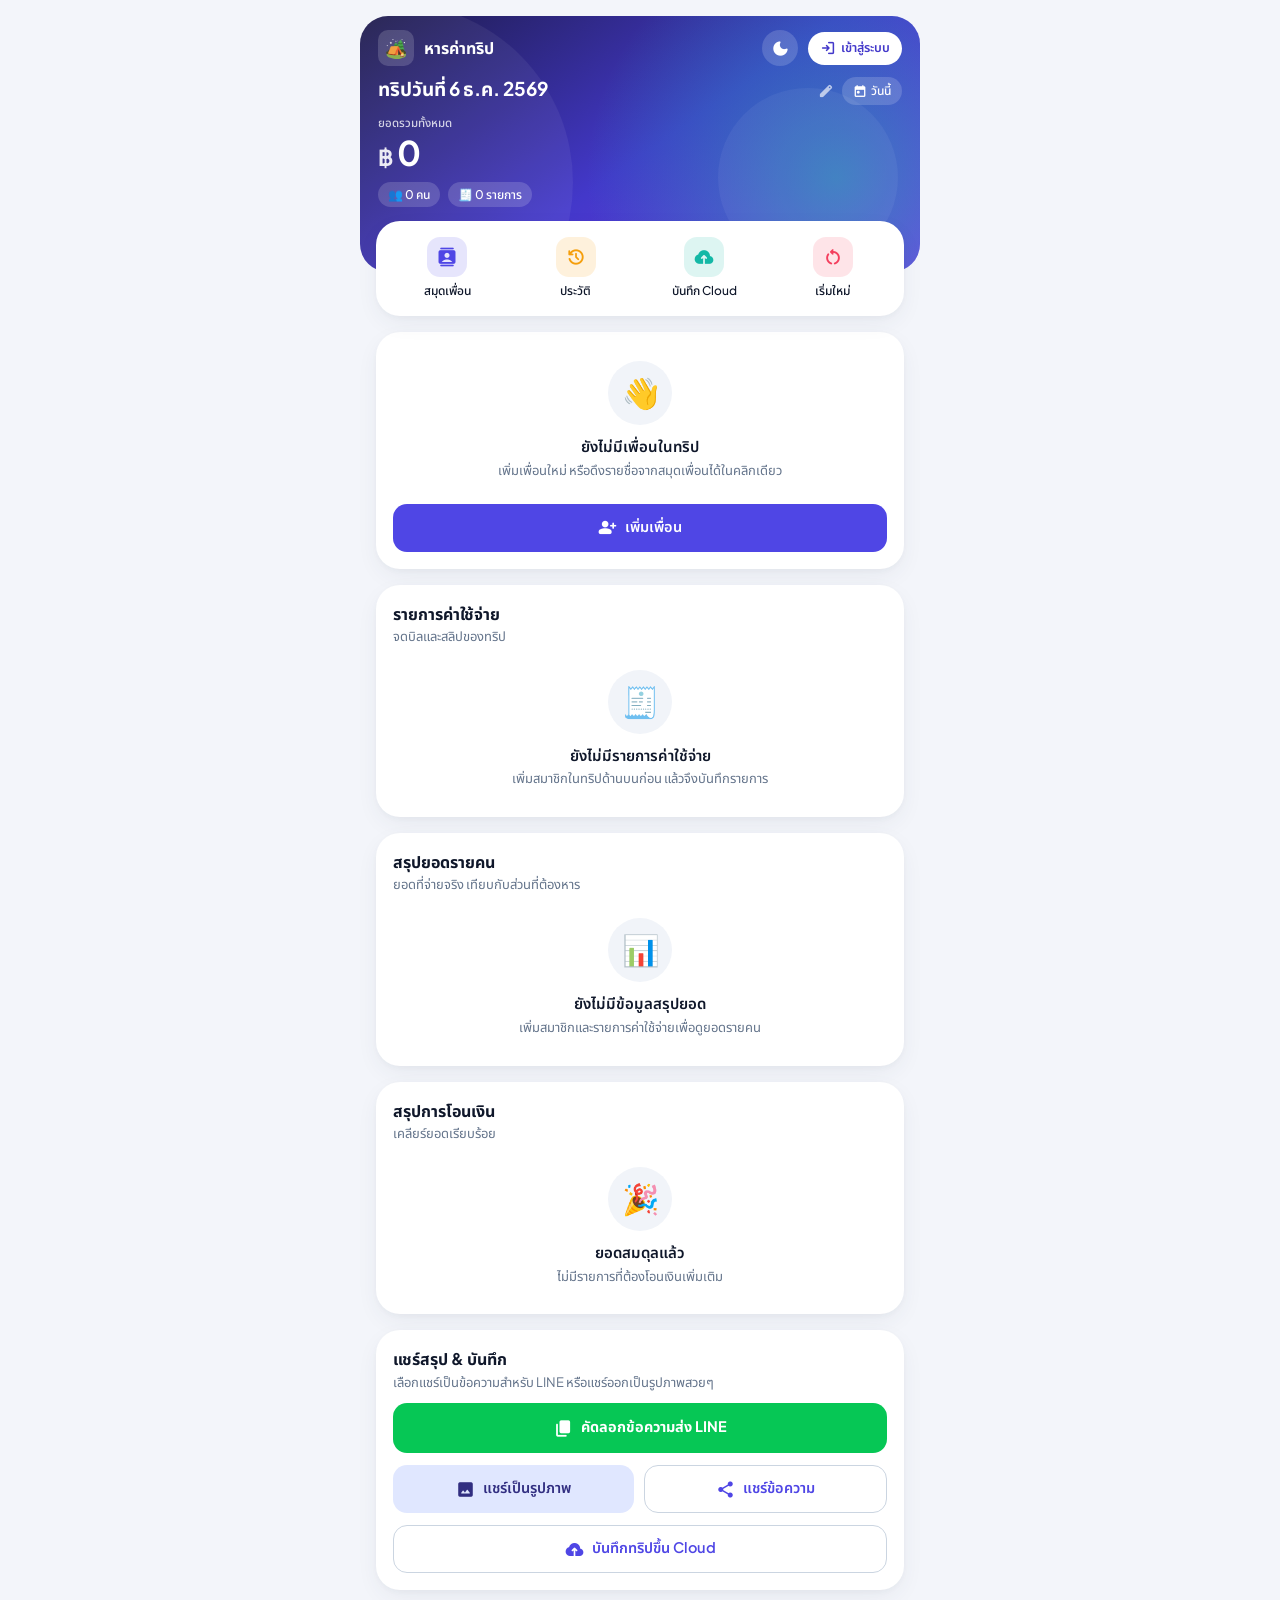
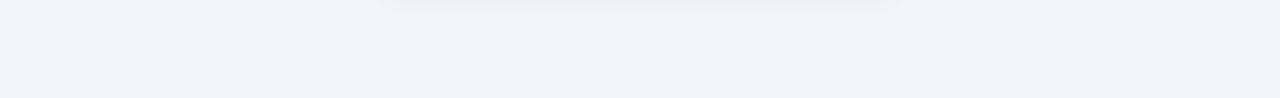
==== commit 1e59663d: "Add files via upload" ====
(no text change in the page or its own stylesheets)
